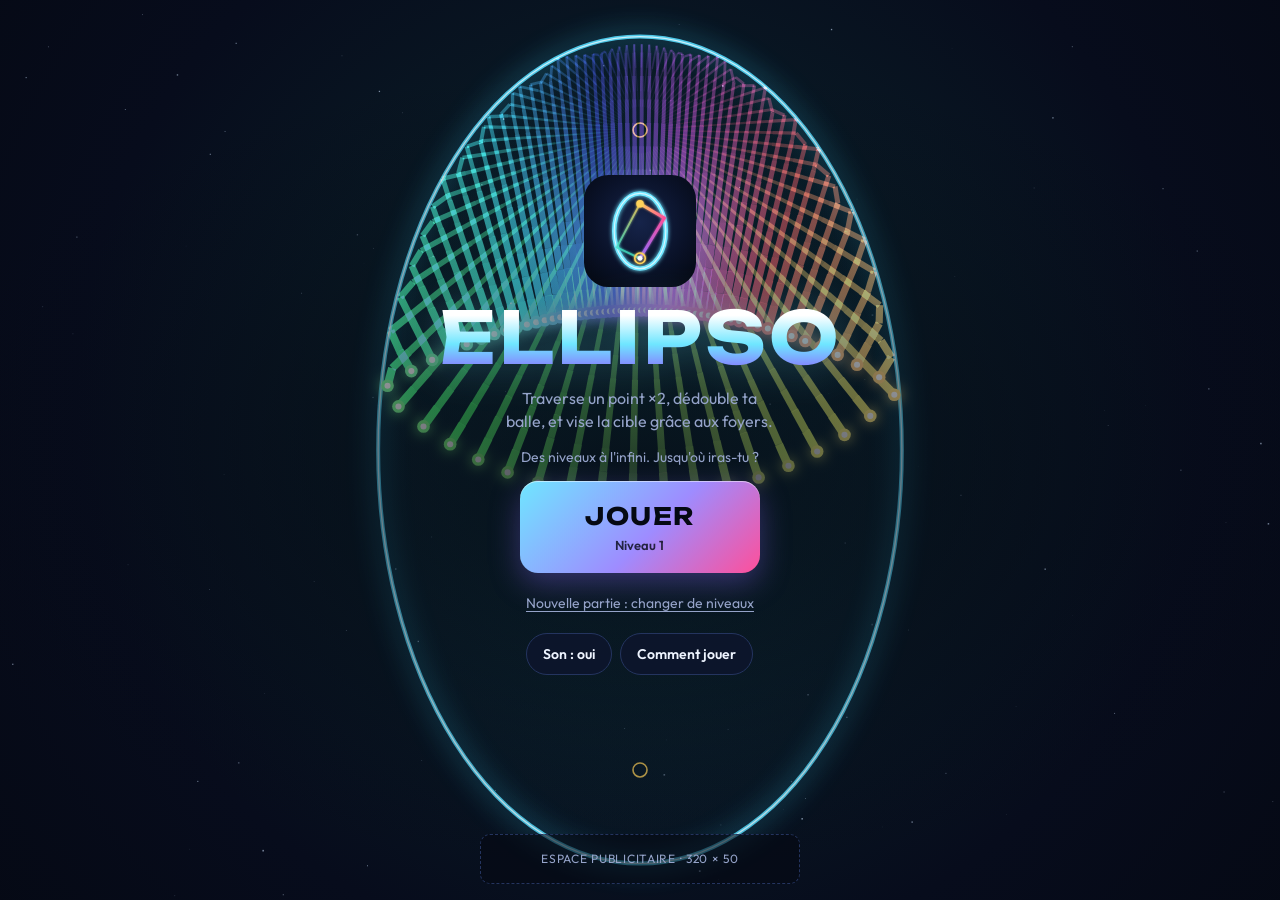
==== index.html @ 32a8a31f "Ellipso : jeu PWA de billard elliptique aux niveaux infinis Points x2 qui dédoublent la balle, chute" ====
<!doctype html>
<html lang="fr">
<head>
<meta charset="utf-8">
<meta name="viewport" content="width=device-width, initial-scale=1, maximum-scale=1, user-scalable=no, viewport-fit=cover">
<title>Ellipso</title>
<meta name="description" content="Ellipso : un jeu de billard elliptique aux niveaux infinis. Tout ce qui part d'un foyer arrive à l'autre.">
<meta name="theme-color" content="#050913">
<link rel="manifest" href="manifest.webmanifest">
<link rel="icon" href="icons/favicon.svg" type="image/svg+xml">
<link rel="icon" href="icons/icon-192.png" type="image/png" sizes="192x192">
<link rel="apple-touch-icon" href="icons/apple-touch-icon.png">
<meta name="mobile-web-app-capable" content="yes">
<meta name="apple-mobile-web-app-capable" content="yes">
<meta name="apple-mobile-web-app-title" content="Ellipso">
<meta name="apple-mobile-web-app-status-bar-style" content="black-translucent">
<meta property="og:title" content="Ellipso">
<meta property="og:description" content="Ellipso : un jeu de billard elliptique aux niveaux infinis. Tout ce qui part d'un foyer arrive à l'autre.">
<meta property="og:image" content="icons/icon-512.png">
<link rel="preconnect" href="https://fonts.googleapis.com"><link rel="preconnect" href="https://fonts.gstatic.com" crossorigin><link rel="stylesheet" href="https://fonts.googleapis.com/css2?family=Unbounded:wght@500;700&family=Outfit:wght@400;600;700&display=swap">
<script>
  /* ====== CONFIGURATION PUB (voir LISEZMOI.md) ====== */
  window.ELLIPSO_CONFIG = {
    adClient: "",      // ex. "ca-pub-1234567890123456" (laisser vide = mode démo)
    bannerSlot: "",    // ex. "1234567890" : bloc d'annonce display 320x50 pour le menu
    adTest: true       // true = pubs de test Google. Mettre false une fois validé.
  };
  window.adsbygoogle = window.adsbygoogle || [];
  window.adBreak = window.adConfig = function (o) { window.adsbygoogle.push(o); };
  (function (c) {
    if (!c.adClient) return;
    var s = document.createElement("script");
    s.async = true; s.crossOrigin = "anonymous";
    s.src = "https://pagead2.googlesyndication.com/pagead/js/adsbygoogle.js?client=" + c.adClient;
    s.setAttribute("data-ad-client", c.adClient);
    s.setAttribute("data-ad-frequency-hint", "45s");
    if (c.adTest) s.setAttribute("data-adbreak-test", "on");
    document.head.appendChild(s);
  })(window.ELLIPSO_CONFIG);
</script>
<style>
/* Layout: full-screen neon table (canvas) with floating glass HUD; menus are glass cards over a live "attract" animation. Single committed dark arcade look. */
:root {
  --ink: #050913;
  --deep: #0a1229;
  --glass: rgba(13, 21, 46, 0.78);
  --line: #24345f;
  --fg: #eef4ff;
  --muted: #95a3c9;
  --cyan: #6fe6ff;
  --gold: #ffd25a;
  --pink: #ff4f9a;
  --violet: #8b6bff;
  --mint: #3fe0c5;
  --red: #ff4766;
  --display: "Unbounded", "Arial Black", system-ui, sans-serif;
  --body: "Outfit", system-ui, -apple-system, "Segoe UI", sans-serif;
  color-scheme: dark;
}
*, *::before, *::after { box-sizing: border-box; }
[hidden] { display: none !important; }
html, body { height: 100%; margin: 0; background: var(--ink); color: var(--fg); overflow: hidden; overscroll-behavior: none; }
body { font-family: var(--body); font-size: 16px; line-height: 1.45; -webkit-tap-highlight-color: transparent; user-select: none; -webkit-user-select: none; }
#cv { position: fixed; inset: 0; width: 100%; height: 100%; display: block; touch-action: none; }
button { font: inherit; color: inherit; cursor: pointer; border: 0; background: none; }
button:focus-visible { outline: 2px solid var(--cyan); outline-offset: 3px; }

/* ---------- HUD ---------- */
#hud { position: fixed; inset: 0; pointer-events: none; }
.hud-top, .hud-bottom {
  position: absolute; left: 0; right: 0;
  padding-left: max(14px, env(safe-area-inset-left, 0px));
  padding-right: max(14px, env(safe-area-inset-right, 0px));
}
.hud-top { top: 0; padding-top: calc(env(safe-area-inset-top, 0px) + 12px); display: grid; grid-template-columns: 1fr auto 1fr; align-items: start; gap: 8px; }
.hud-bottom { bottom: 0; padding-bottom: calc(env(safe-area-inset-bottom, 0px) + 14px); display: grid; gap: 8px; justify-items: center; }
.lvl { display: grid; line-height: 1; gap: 4px; }
.lvl .lbl { font-size: 11px; letter-spacing: 0.18em; color: var(--muted); font-weight: 600; }
.lvl b { font-family: var(--display); font-size: 26px; font-weight: 700; font-variant-numeric: tabular-nums; }
.score { display: grid; justify-items: center; gap: 4px; }
.score b { font-family: var(--display); font-weight: 700; font-size: 28px; line-height: 1; font-variant-numeric: tabular-nums; text-shadow: 0 0 18px rgba(111, 230, 255, 0.45); }
.score b.bump { animation: bump 0.35s ease-out; }
@keyframes bump { 0% { transform: scale(1.35); color: var(--gold); } 100% { transform: scale(1); } }
.combo { font-family: var(--display); font-size: 12px; font-weight: 700; color: var(--ink); background: linear-gradient(90deg, var(--gold), var(--pink)); padding: 3px 9px; border-radius: 999px; }
.right { justify-self: end; display: flex; align-items: center; gap: 10px; }
.hearts { display: flex; gap: 3px; }
.hearts svg { width: 22px; height: 22px; }
.hearts .on path { fill: var(--pink); filter: drop-shadow(0 0 6px rgba(255, 79, 154, 0.8)); }
.hearts .off path { fill: none; stroke: var(--line); stroke-width: 2; }
.hearts .lost { animation: lose 0.5s ease-out; }
@keyframes lose { 0% { transform: scale(1.6) rotate(-12deg); } 100% { transform: scale(1); } }
.icon { pointer-events: auto; width: 40px; height: 40px; border-radius: 12px; background: var(--glass); border: 1px solid var(--line); display: grid; place-items: center; }
.icon svg { width: 18px; height: 18px; fill: var(--fg); }
.chips { display: flex; flex-wrap: wrap; justify-content: center; gap: 6px; }
.chip { font-size: 12.5px; font-weight: 600; padding: 4px 10px; border-radius: 999px; background: var(--glass); border: 1px solid var(--line); color: var(--fg); }
.chip.hot { color: var(--pink); border-color: rgba(255, 79, 154, 0.45); }
.chip.gold { color: var(--ink); background: var(--gold); border-color: var(--gold); }
.actions { display: flex; gap: 8px; pointer-events: auto; }
.help { margin: 0; font-size: 13.5px; color: var(--muted); text-align: center; }

/* ---------- buttons ---------- */
.cta {
  pointer-events: auto; font-family: var(--display); font-weight: 700; letter-spacing: 0.06em; color: var(--ink);
  background: linear-gradient(135deg, var(--cyan), #9e8cff 55%, var(--pink)); border-radius: 18px; padding: 14px 26px;
  box-shadow: 0 10px 30px rgba(139, 107, 255, 0.35), inset 0 1px 0 rgba(255, 255, 255, 0.5);
  transition: transform 0.12s ease;
}
.cta:active { transform: scale(0.96); }
.cta.big { font-size: 24px; padding: 18px 40px; display: grid; gap: 2px; min-width: 240px; animation: breathe 2.4s ease-in-out infinite; }
.cta small { font-family: var(--body); font-size: 13px; font-weight: 600; letter-spacing: 0; opacity: 0.8; }
@keyframes breathe { 50% { box-shadow: 0 10px 44px rgba(111, 230, 255, 0.55), inset 0 1px 0 rgba(255, 255, 255, 0.5); } }
.pill { pointer-events: auto; font-size: 14px; font-weight: 600; padding: 10px 16px; border-radius: 999px; background: var(--glass); border: 1px solid var(--line); }
.pill:hover { border-color: var(--cyan); }
.pill.gold { border-color: rgba(255, 210, 90, 0.6); color: var(--gold); }
.link { font-size: 14px; color: var(--muted); text-decoration: underline; text-underline-offset: 3px; padding: 6px; }
.secondary { font-weight: 700; padding: 13px 20px; border-radius: 16px; background: var(--glass); border: 1px solid var(--line); }

/* ---------- screens ---------- */
.screen {
  position: fixed; inset: 0; display: grid; place-items: center; overflow-y: auto;
  padding-top: calc(env(safe-area-inset-top, 0px) + 16px); padding-bottom: calc(env(safe-area-inset-bottom, 0px) + 16px);
  padding-left: max(16px, env(safe-area-inset-left, 0px)); padding-right: max(16px, env(safe-area-inset-right, 0px));
}
.modal { background: rgba(5, 9, 19, 0.62); backdrop-filter: blur(6px); -webkit-backdrop-filter: blur(6px); z-index: 5; }
#menu { grid-template-rows: 1fr auto; background: radial-gradient(ellipse 60% 45% at 50% 52%, rgba(5, 9, 19, 0.78), rgba(5, 9, 19, 0.2) 70%, transparent); }
.menu-inner { display: grid; justify-items: center; gap: 14px; text-align: center; align-self: center; }
.logo { width: 112px; height: 112px; filter: drop-shadow(0 12px 30px rgba(111, 230, 255, 0.3)); animation: float 4s ease-in-out infinite; }
@keyframes float { 50% { transform: translateY(-6px); } }
.word { font-family: var(--display); font-weight: 700; font-size: clamp(40px, 13vw, 72px); letter-spacing: 0.04em; margin: 0; line-height: 1;
  background: linear-gradient(180deg, #ffffff 20%, var(--cyan) 60%, var(--violet)); -webkit-background-clip: text; background-clip: text; color: transparent;
  filter: drop-shadow(0 0 22px rgba(111, 230, 255, 0.35)); }
.tag { margin: 0; color: var(--muted); font-size: 16px; max-width: 30ch; text-wrap: balance; }
.best { font-size: 14px; color: var(--muted); font-variant-numeric: tabular-nums; min-height: 1.4em; }
.best b { color: var(--gold); font-weight: 600; }
.row { display: flex; flex-wrap: wrap; gap: 8px; justify-content: center; }
.card {
  width: min(100%, 380px); background: var(--glass); border: 1px solid var(--line); border-radius: 26px; padding: 26px 22px;
  display: grid; gap: 14px; text-align: center; box-shadow: 0 30px 80px rgba(0, 0, 0, 0.6), inset 0 1px 0 rgba(255, 255, 255, 0.06);
  animation: pop 0.35s cubic-bezier(0.2, 1.4, 0.4, 1);
}
@keyframes pop { from { transform: scale(0.85); opacity: 0; } }
.card h2 { font-family: var(--display); font-size: 24px; margin: 0; line-height: 1.15; text-wrap: balance; }
.card p { margin: 0; color: var(--muted); }
.eyebrow { font-size: 12px; font-weight: 700; letter-spacing: 0.2em; color: var(--gold); }
.stats { display: grid; grid-template-columns: repeat(3, 1fr); gap: 8px; }
.stat { background: rgba(255, 255, 255, 0.03); border: 1px solid var(--line); border-radius: 16px; padding: 10px 6px; display: grid; gap: 2px; }
.stat span { font-size: 11px; letter-spacing: 0.14em; color: var(--muted); font-weight: 600; }
.stat b { font-family: var(--display); font-size: 20px; font-variant-numeric: tabular-nums; }
.record { justify-self: center; font-family: var(--display); font-size: 13px; color: var(--ink); background: var(--gold); padding: 5px 12px; border-radius: 999px; animation: bump 0.6s ease-out; }
.stack { display: grid; gap: 10px; }
.rules { text-align: left; display: grid; gap: 12px; margin: 0; padding: 0; list-style: none; counter-reset: r; }
.rules li { display: grid; grid-template-columns: 30px 1fr; gap: 10px; align-items: start; color: var(--fg); }
.rules li::before { counter-increment: r; content: counter(r); font-family: var(--display); font-size: 13px; width: 30px; height: 30px; border-radius: 50%; display: grid; place-items: center; background: rgba(111, 230, 255, 0.12); color: var(--cyan); }
.rules small { display: block; color: var(--muted); font-size: 14px; }
.ad-label { font-size: 11px; letter-spacing: 0.2em; font-weight: 700; color: var(--muted); border: 1px solid var(--line); border-radius: 6px; padding: 2px 8px; justify-self: center; }
.ad-box { aspect-ratio: 16 / 10; max-width: 100%; border-radius: 16px; border: 1px dashed var(--line); display: grid; place-items: center; padding: 16px; color: var(--muted); font-size: 14px;
  background: repeating-linear-gradient(45deg, rgba(255, 255, 255, 0.02) 0 12px, transparent 12px 24px); }
.bar { height: 6px; border-radius: 999px; background: rgba(255, 255, 255, 0.08); overflow: hidden; }
.bar i { display: block; height: 100%; width: 0; background: linear-gradient(90deg, var(--cyan), var(--pink)); }
.banner { justify-self: center; width: min(100%, 320px); min-height: 50px; display: grid; place-items: center; }
.banner .demo { width: 320px; max-width: 100%; height: 50px; border: 1px dashed var(--line); border-radius: 10px; display: grid; place-items: center; font-size: 12px; color: var(--muted); letter-spacing: 0.06em; background: rgba(5, 9, 19, 0.6); }
.toast { position: fixed; left: 50%; bottom: calc(env(safe-area-inset-bottom, 0px) + 90px); transform: translateX(-50%); background: var(--glass); border: 1px solid var(--line); padding: 10px 16px; border-radius: 999px; font-weight: 600; z-index: 9; }
@media (prefers-reduced-motion: reduce) { .cta.big, .logo, .card, .score b.bump { animation: none; } }
.screen > .stack { width: min(100%, 380px); }
.screen > .stack .card { width: 100%; }
.stack { grid-template-columns: minmax(0, 1fr); }
.card { min-width: 0; }
#bContinue { display: grid; gap: 2px; }
/* v2: points counter, target counter, precise aiming row */
.lbl-pts { font-size: 10px; letter-spacing: 0.2em; color: var(--muted); font-weight: 600; }
.need { display: flex; align-items: center; gap: 6px; padding: 6px 10px; border-radius: 12px; background: var(--glass); border: 1px solid var(--line); }
.need svg { width: 18px; height: 18px; fill: none; stroke: var(--gold); stroke-width: 2; }
.need b { font-family: var(--display); font-size: 15px; font-variant-numeric: tabular-nums; }
.need.ok { border-color: var(--gold); box-shadow: 0 0 16px rgba(255, 210, 90, 0.4); }
.aimrow { display: flex; align-items: center; gap: 12px; pointer-events: auto; }
.icon.fine { width: 48px; height: 48px; border-radius: 14px; }
.icon.fine svg { fill: none; stroke: var(--fg); stroke-width: 2.6; stroke-linecap: round; stroke-linejoin: round; width: 22px; height: 22px; }
.cta.fire { padding: 13px 30px; font-size: 16px; }
.help.good { color: var(--mint); }
.help.bad { color: var(--red); }
.secondary:disabled { opacity: 0.4; cursor: default; }

</style>
</head>
<body>
<canvas id="cv" aria-label="Table de jeu Ellipso"></canvas>

<div id="hud" hidden>
  <div class="hud-top">
    <div class="lvl"><span class="lbl">NIVEAU</span><b id="hLvl">1</b></div>
    <div class="score"><b id="hScore">0</b><span class="lbl-pts">POINTS</span><span id="hCombo" class="combo" hidden></span></div>
    <div class="right">
      <div id="hNeed" class="need" aria-label="Balles dans la cible"><svg viewBox="0 0 24 24"><circle cx="12" cy="12" r="9"/><circle cx="12" cy="12" r="4"/></svg><b id="hNeedTxt">0/2</b></div>
      <button id="bPause" class="icon" aria-label="Pause"><svg viewBox="0 0 24 24"><rect x="6" y="5" width="4" height="14" rx="1.5"/><rect x="14" y="5" width="4" height="14" rx="1.5"/></svg></button>
    </div>
  </div>
  <div class="hud-bottom">
    <div id="hChips" class="chips"></div>
    <div class="actions">
      <button id="bHint" class="pill gold" hidden>Voir les foyers · pub</button>
      <button id="bSalvo" class="cta" hidden>LANCER LA SALVE</button>
    </div>
    <div class="aimrow" id="aimRow" hidden>
      <button id="bLeft" class="icon fine" aria-label="Tourner à gauche"><svg viewBox="0 0 24 24"><path d="M15 5l-7 7 7 7"/></svg></button>
      <button id="bFire" class="cta fire">TIRER</button>
      <button id="bRight" class="icon fine" aria-label="Tourner à droite"><svg viewBox="0 0 24 24"><path d="M9 5l7 7-7 7"/></svg></button>
    </div>
    <p id="hHelp" class="help">Glisse pour viser · relâche pour tirer</p>
  </div>
</div>

<section id="menu" class="screen">
  <div class="menu-inner">
    <svg class="logo" viewBox="0 0 512 512" aria-hidden="true">
  <defs>
    <radialGradient id="bg" cx="50%" cy="42%" r="70%">
      <stop offset="0" stop-color="#16244a"/>
      <stop offset="0.6" stop-color="#0a1229"/>
      <stop offset="1" stop-color="#050913"/>
    </radialGradient>
    <linearGradient id="rayA" x1="256" y1="131" x2="367" y2="197" gradientUnits="userSpaceOnUse">
      <stop offset="0" stop-color="#ffd25a"/>
      <stop offset="1" stop-color="#ff4f9a"/>
    </linearGradient>
    <linearGradient id="rayB" x1="367" y1="197" x2="256" y2="381" gradientUnits="userSpaceOnUse">
      <stop offset="0" stop-color="#ff4f9a"/>
      <stop offset="1" stop-color="#8b6bff"/>
    </linearGradient>
    <linearGradient id="rayC" x1="256" y1="131" x2="150" y2="331" gradientUnits="userSpaceOnUse">
      <stop offset="0" stop-color="#ffd25a"/>
      <stop offset="1" stop-color="#3fe0c5"/>
    </linearGradient>
    <filter id="glow" x="-30%" y="-30%" width="160%" height="160%">
      <feGaussianBlur stdDeviation="9" result="b"/>
      <feMerge><feMergeNode in="b"/><feMergeNode in="SourceGraphic"/></feMerge>
    </filter>
    <filter id="soft" x="-50%" y="-50%" width="200%" height="200%">
      <feGaussianBlur stdDeviation="5" result="b"/>
      <feMerge><feMergeNode in="b"/><feMergeNode in="SourceGraphic"/></feMerge>
    </filter>
  </defs>
  <rect id="plate" width="512" height="512" rx="112" fill="url(#bg)"/>
  <g id="mark">
    <ellipse cx="256" cy="256" rx="118" ry="172" fill="none" stroke="#6fe6ff" stroke-width="20" filter="url(#glow)"/>
    <ellipse cx="256" cy="256" rx="118" ry="172" fill="none" stroke="#e9fbff" stroke-width="5" opacity="0.85"/>
    <g fill="none" stroke-linecap="round" stroke-linejoin="round" filter="url(#soft)">
      <path d="M256 131 L149.8 330.8 L256 381" stroke="url(#rayC)" stroke-width="9" opacity="0.75"/>
      <path d="M256 131 L366.9 197" stroke="url(#rayA)" stroke-width="13"/>
      <path d="M366.9 197 L256 381" stroke="url(#rayB)" stroke-width="13"/>
    </g>
    <circle cx="256" cy="131" r="17" fill="#ffd25a" filter="url(#soft)"/>
    <circle cx="256" cy="381" r="24" fill="none" stroke="#ffd25a" stroke-width="7" filter="url(#soft)"/>
    <circle cx="256" cy="381" r="11" fill="#ffffff" filter="url(#soft)"/>
  </g>
</svg>

    <h1 class="word">ELLIPSO</h1>
    <p class="tag">Traverse un point ×2, dédouble ta balle, et vise la cible grâce aux foyers.</p>
    <div class="best" id="mBest"></div>
    <button id="bPlay" class="cta big">JOUER<small id="bPlaySub">Niveau 1</small></button>
    <button id="bRestart1" class="link" hidden>Recommencer au niveau 1</button>
    <div class="row">
      <button id="bSound" class="pill">Son : oui</button>
      <button id="bHow" class="pill">Comment jouer</button>
      <button id="bInstall" class="pill gold" hidden>Installer le jeu</button>
    </div>
  </div>
  <div class="banner" data-banner></div>
</section>

<section id="how" class="screen modal" hidden>
  <div class="card">
    <div class="eyebrow">COMMENT JOUER</div>
    <h2>Les règles</h2>
    <ol class="rules">
      <li><span>Glisse pour viser, relâche pour tirer.<small>Les flèches règlent l'angle au dixième de degré. La ligne devient verte quand le tir est correct.</small></span></li>
      <li><span>Ta balle doit d'abord traverser un point ×2 : elle se divise en deux.<small>Si elle touche la clôture avant, elle tombe et le niveau recommence.</small></span></li>
      <li><span>Chaque balle touche la clôture 3 fois au maximum.<small>Certains niveaux en autorisent moins.</small></span></li>
      <li><span>Ce qui part d'un foyer arrive à l'autre.<small>Un point ×2 posé sur un foyer envoie ses deux balles vers la cible.</small></span></li>
      <li><span>Mets assez de balles dans la cible pour passer.<small>Raté ? Le niveau recommence. Tu peux le passer avec une pub ou avec tes points.</small></span></li>
    </ol>
    <button id="bHowOk" class="cta">COMPRIS</button>
  </div>
</section>

<section id="pause" class="screen modal" hidden>
  <div class="card">
    <div class="eyebrow">PAUSE</div>
    <h2 id="pTitle">Niveau 1</h2>
    <p id="pCode"></p>
    <div class="stack">
      <button id="bResume" class="cta">REPRENDRE</button>
      <button id="bPauseSound" class="secondary">Son : oui</button>
      <button id="bShare" class="secondary">Partager ma progression</button>
      <button id="bQuit" class="secondary">Quitter vers le menu</button>
    </div>
  </div>
</section>

<section id="news" class="screen modal" hidden>
  <div class="card">
    <div class="eyebrow">NOUVEAU</div>
    <h2 id="nTitle"></h2>
    <p id="nText"></p>
    <button id="bNewsOk" class="cta">C'EST PARTI</button>
  </div>
</section>

<section id="fail" class="screen modal" hidden>
  <div class="stack">
    <div class="card">
      <div class="eyebrow" id="fEyebrow">NIVEAU 1 · ESSAI 1</div>
      <h2 id="fTitle">Raté !</h2>
      <p id="fText"></p>
      <div class="stack">
        <button id="bRetry" class="cta">RÉESSAYER</button>
        <button id="bSkipAd" class="secondary">Passer le niveau · regarder une pub</button>
        <button id="bSkipPts" class="secondary">Passer le niveau · 200 points</button>
      </div>
    </div>
    <div class="banner" data-banner></div>
  </div>
</section>

<section id="ad" class="screen modal" hidden>
  <div class="card">
    <div class="ad-label">PUBLICITÉ</div>
    <div class="ad-box" id="adBox">Démo : une vraie publicité s'affichera ici quand ton compte AdSense sera configuré.</div>
    <div class="bar"><i id="adBar"></i></div>
    <button id="bAdClose" class="cta" disabled>Patiente… <span id="adSec">3</span></button>
  </div>
</section>

<div id="toast" class="toast" role="status" hidden></div>

<script>
// ===== Ellipso engine: physics, x2 orbs, procedural levels =====
var ENGINE = (function () {
  "use strict";
  const TAU = Math.PI * 2;
  const SPEED = 340, DT = 1 / 240, BALL_R = 4, WALL_W = 7, MAX_AGE = 10, MAX_BALLS = 32;

  function mulberry32(a) {
    return function () {
      a |= 0; a = (a + 0x6d2b79f5) | 0;
      let t = Math.imul(a ^ (a >>> 15), 1 | a);
      t = (t + Math.imul(t ^ (t >>> 7), 61 | t)) ^ t;
      return ((t ^ (t >>> 14)) >>> 0) / 4294967296;
    };
  }
  function foci(rx, ry) { const c = Math.sqrt(Math.max(0, ry * ry - rx * rx)); return [{ x: 0, y: -c }, { x: 0, y: c }]; }
  function wallsAt(L, t) {
    return L.walls.map((w) => {
      if (w.rot) {
        const r = w.rot, a = r.a0 + r.speed * t, h = r.len / 2, ca = Math.cos(a) * h, sa = Math.sin(a) * h;
        return { x1: r.cx - ca, y1: r.cy - sa, x2: r.cx + ca, y2: r.cy + sa, rot: r };
      }
      if (w.slide) {
        const s = w.slide, o = Math.sin(t * s.speed + s.ph) * s.amp;
        return { x1: w.x1 + s.dx * o, y1: w.y1 + s.dy * o, x2: w.x2 + s.dx * o, y2: w.y2 + s.dy * o, slide: s };
      }
      return w;
    });
  }
  function moving(L) { return L.walls.some((w) => w.rot || w.slide); }
  function ptSeg(px, py, ax, ay, bx, by) {
    const dx = bx - ax, dy = by - ay, l = dx * dx + dy * dy;
    let t = l ? ((px - ax) * dx + (py - ay) * dy) / l : 0;
    t = t < 0 ? 0 : t > 1 ? 1 : t;
    const qx = ax + t * dx - px, qy = ay + t * dy - py;
    return Math.sqrt(qx * qx + qy * qy);
  }
  function segSeg(ax, ay, bx, by, cx, cy, dx, dy) {
    const d1x = bx - ax, d1y = by - ay, d2x = dx - cx, d2y = dy - cy;
    const den = d1x * d2y - d1y * d2x;
    if (den !== 0) {
      const s = ((cx - ax) * d2y - (cy - ay) * d2x) / den, u = ((cx - ax) * d1y - (cy - ay) * d1x) / den;
      if (s >= 0 && s <= 1 && u >= 0 && u <= 1) return 0;
    }
    return Math.min(ptSeg(ax, ay, cx, cy, dx, dy), ptSeg(bx, by, cx, cy, dx, dy), ptSeg(cx, cy, ax, ay, bx, by), ptSeg(dx, dy, ax, ay, bx, by));
  }
  function rayEllipse(px, py, ux, uy, rx, ry) {
    const A = (ux * ux) / (rx * rx) + (uy * uy) / (ry * ry), B = 2 * ((px * ux) / (rx * rx) + (py * uy) / (ry * ry)), C = (px * px) / (rx * rx) + (py * py) / (ry * ry) - 1;
    return (-B + Math.sqrt(Math.max(0, B * B - 4 * A * C))) / (2 * A);
  }
  function raySeg(px, py, ux, uy, w) {
    const ex = w.x2 - w.x1, ey = w.y2 - w.y1, dx = w.x1 - px, dy = w.y1 - py;
    const det = -ux * ey + ex * uy;
    if (Math.abs(det) < 1e-9) return Infinity;
    const t = (-dx * ey + ex * dy) / det, s = (ux * dy - uy * dx) / det;
    return t > 0 && s >= -0.03 && s <= 1.03 ? t : Infinity;
  }
  function rayCircle(px, py, ux, uy, cx, cy, r) {
    const fx = px - cx, fy = py - cy, b = fx * ux + fy * uy, c = fx * fx + fy * fy - r * r, disc = b * b - c;
    if (disc < 0) return Infinity;
    const t = -b - Math.sqrt(disc);
    return t > 0 ? t : Infinity;
  }
  function inside(L, x, y, k) { return (x * x) / (L.rx * L.rx) + (y * y) / (L.ry * L.ry) < (k || 1); }

  function makeBall(x, y, ang) {
    return { x, y, vx: Math.cos(ang) * SPEED, vy: Math.sin(ang) * SPEED, bounces: 0, used: 0, state: "live", age: 0, path: [{ x, y }], why: "", gen: 0 };
  }
  function newSim(L, ang, t0, balls) {
    return { L, t: t0 || 0, balls: balls || [makeBall(L.start.x, L.start.y, ang)], hits: 0, fail: null, splits: 0, done: false };
  }
  function split(S, b, i, born, ev) {
    const L = S.L, o = L.orbs[i], a = Math.atan2(b.vy, b.vx);
    b.state = "split"; b.x = o.x; b.y = o.y; b.path.push({ x: o.x, y: o.y });
    for (const s of [-1, 1]) {
      const c = makeBall(o.x, o.y, a + s * L.spread);
      c.used = b.used | (1 << i); c.bounces = b.bounces; c.age = b.age; c.gen = b.gen + 1; c.hue = b.hue;
      born.push(c);
    }
    S.splits++;
    if (ev) ev("split", b, o.x, o.y, o);
  }
  function stepBall(S, b, walls, dt, ev, born) {
    const L = S.L, rx2 = L.rx * L.rx, ry2 = L.ry * L.ry, px = b.x, py = b.y;
    const dx = b.vx * dt, dy = b.vy * dt;
    let ex = px + dx, ey = py + dy, hit = false, tt = 1;
    if ((ex * ex) / rx2 + (ey * ey) / ry2 >= 1) {
      const A = (dx * dx) / rx2 + (dy * dy) / ry2, B = 2 * ((px * dx) / rx2 + (py * dy) / ry2), C = (px * px) / rx2 + (py * py) / ry2 - 1;
      tt = (-B + Math.sqrt(Math.max(0, B * B - 4 * A * C))) / (2 * A);
      tt = Math.max(0, Math.min(1, tt));
      ex = px + dx * tt; ey = py + dy * tt; hit = true;
    }
    if (L.orbs) for (let i = 0; i < L.orbs.length; i++) {
      if (b.used & (1 << i)) continue;
      const o = L.orbs[i];
      if (ptSeg(o.x, o.y, px, py, ex, ey) < o.r + BALL_R && S.balls.length + born.length < MAX_BALLS) { split(S, b, i, born, ev); return; }
    }
    if (ev && L.gems) for (const g of L.gems) if (!g.taken && ptSeg(g.x, g.y, px, py, ex, ey) < g.r + BALL_R) ev("gem", b, g.x, g.y, g);
    if (ptSeg(L.target.x, L.target.y, px, py, ex, ey) < L.tr) {
      b.state = "hit"; b.x = L.target.x; b.y = L.target.y; b.path.push({ x: b.x, y: b.y }); S.hits++;
      if (ev) ev("hit", b, b.x, b.y); return;
    }
    if (L.holes) for (const h of L.holes) {
      if (ptSeg(h.x, h.y, px, py, ex, ey) < h.r) { b.state = "dead"; b.why = "hole"; b.x = h.x; b.y = h.y; b.path.push({ x: h.x, y: h.y }); if (ev) ev("hole", b, h.x, h.y); return; }
    }
    for (const w of walls) {
      if (segSeg(px, py, ex, ey, w.x1, w.y1, w.x2, w.y2) < WALL_W / 2 + BALL_R) {
        b.state = "dead"; b.why = "wall"; b.x = ex; b.y = ey; b.path.push({ x: ex, y: ey });
        if (ev) ev("wall", b, ex, ey); return;
      }
    }
    if (hit) {
      b.path.push({ x: ex, y: ey });
      if (!b.used && !L.noFall) { // touched the fence before any x2 point: the ball falls
        b.state = "fall"; b.why = "fall"; b.x = ex; b.y = ey; S.fail = "fall";
        if (ev) ev("fall", b, ex, ey); return;
      }
      b.bounces++;
      if (b.bounces > L.maxB) { b.state = "dead"; b.why = "bounces"; b.x = ex; b.y = ey; if (ev) ev("over", b, ex, ey); return; }
      let nx = ex / rx2, ny = ey / ry2; const nl = Math.hypot(nx, ny); nx /= nl; ny /= nl;
      const dot = b.vx * nx + b.vy * ny;
      b.vx -= 2 * dot * nx; b.vy -= 2 * dot * ny;
      const rem = 1 - tt;
      b.x = ex * 0.9995 + b.vx * dt * rem; b.y = ey * 0.9995 + b.vy * dt * rem;
      if (ev) ev("bounce", b, ex, ey);
    } else { b.x = ex; b.y = ey; }
    b.age += dt;
    if (b.age > MAX_AGE) { b.state = "dead"; b.why = "lost"; b.path.push({ x: b.x, y: b.y }); if (ev) ev("lost", b, b.x, b.y); }
  }
  function stepSim(S, dt, ev) {
    if (S.done) return;
    const walls = wallsAt(S.L, S.t); S.t += dt;
    const born = [];
    for (const b of S.balls) { if (b.state === "live") stepBall(S, b, walls, dt, ev, born); if (S.fail) break; }
    for (const c of born) S.balls.push(c);
    if (S.fail || S.balls.every((b) => b.state !== "live")) S.done = true;
  }
  function simulate(L, ang, t0, dt) {
    const S = newSim(L, ang, t0);
    dt = dt || DT;
    while (!S.done) stepSim(S, dt, null);
    return S;
  }

  // ---- solver ----
  // first thing a straight shot meets: only shots that reach an x2 point first can win
  function firstIsOrb(L, a, t0) {
    const ux = Math.cos(a), uy = Math.sin(a), sx = L.start.x, sy = L.start.y;
    let tO = Infinity;
    for (const o of L.orbs) tO = Math.min(tO, rayCircle(sx, sy, ux, uy, o.x, o.y, o.r + BALL_R));
    if (tO === Infinity) return false;
    if (rayEllipse(sx, sy, ux, uy, L.rx, L.ry) < tO) return false;
    if (rayCircle(sx, sy, ux, uy, L.target.x, L.target.y, L.tr) < tO) return false;
    for (const h of L.holes || []) if (rayCircle(sx, sy, ux, uy, h.x, h.y, h.r) < tO) return false;
    for (const w of wallsAt(L, t0)) if (raySeg(sx, sy, ux, uy, w) < tO) return false;
    return true;
  }
  function solve(L, N, dt) {
    N = N || 720; dt = dt || 1 / 75;
    const times = moving(L) ? [0, 1.1, 2.3] : [0];
    let ok = 0, thr = 0; const good = [];
    for (const t0 of times) for (let k = 0; k < N; k++) {
      const a = ((k + 0.5) / N) * TAU;
      if (!firstIsOrb(L, a, t0)) continue;
      const S = simulate(L, a, t0, dt);
      if (S.fail === "fall" && S.splits === 0) continue;
      thr++;
      if (!S.fail && S.hits >= L.need) { ok++; if (t0 === 0) good.push(a); }
    }
    // okPer = winning directions per 360 deg, per start time (in half-degree units when N=720)
    return { f: thr ? ok / thr : 0, okPer: ok / times.length, ok, thr, good, N };
  }

  // ---- level generation ----
  // tutorial level: always the same lesson, but its layout varies with the game's seed
  function fixedLevelOne(seed) {
    const r = mulberry32(mixSeed(seed, 1) + 777);
    const rx = 185 + Math.round(r() * 30), ry = 300, F = foci(rx, ry);
    let best = null;
    for (let at = 0; at < 12; at++) {
      const sx = -(90 + r() * 50), sy = 20 + r() * 90, ox = 70 + r() * 60, oy = -60 + r() * 140;
      const L = { n: 1, type: "tir", rx, ry, start: { x: sx, y: sy }, target: F[1], targetIdx: 1, maxB: 3, need: 2, spread: 0.14, tr: 18,
        orbs: [{ x: F[0].x, y: F[0].y, r: 15, focus: true }, { x: ox, y: oy, r: 15 }], hidden: false,
        walls: [], holes: [], gems: [], features: ["orb", "focus"] };
      const sol = solve(L); L.f = sol.f; L.okPer = sol.okPer;
      if (sol.ok > 0 && (!best || Math.abs(L.f - 0.45) < Math.abs(best.f - 0.45))) best = L;
      if (L.f > 0.3 && L.f < 0.65) break;
    }
    return best;
  }
  function mixSeed(seed, n) { return ((seed >>> 0) ^ Math.imul(n, 2654435761)) >>> 0; }
  // mirror a level left/right and/or top/bottom: the ellipse is symmetric, so solvability is unchanged
  function mirror(L, fx, fy) {
    if (!fx && !fy) return L;
    const sx = fx ? -1 : 1, sy = fy ? -1 : 1;
    const P = (p) => { if (p) { p.x *= sx; p.y *= sy; } };
    [L.start, L.target, L.other].forEach(P);
    (L.orbs || []).forEach(P); (L.gems || []).forEach(P); (L.holes || []).forEach(P);
    for (const w of L.walls) {
      if (w.rot) {
        w.rot.cx *= sx; w.rot.cy *= sy;
        if (fx) w.rot.a0 = Math.PI - w.rot.a0;
        if (fy) w.rot.a0 = -w.rot.a0;
        if (fx !== fy) w.rot.speed = -w.rot.speed;
      } else {
        w.x1 *= sx; w.x2 *= sx; w.y1 *= sy; w.y2 *= sy;
        if (w.slide) { w.slide.dx *= sx; w.slide.dy *= sy; }
      }
    }
    if (fy) L.targetIdx = 1 - L.targetIdx;
    return L;
  }
  function genLevel(n, seed) {
    seed = seed >>> 0;
    const r = mulberry32(mixSeed(seed, n) + 4242);
    const L = n === 1 ? fixedLevelOne(seed) : genRaw(n, seed);
    mirror(L, r() < 0.5, n !== 1 && r() < 0.5);
    L.seed = seed;
    return L;
  }
  function randomInside(r, L, k, ok) {
    for (let i = 0; i < 300; i++) {
      const a = r() * TAU, s = Math.sqrt(r()) * k, x = Math.cos(a) * L.rx * s, y = Math.sin(a) * L.ry * s;
      if (ok(x, y)) return { x, y };
    }
    return null;
  }
  function genBonus(n, seed) {
    const r = mulberry32(mixSeed(seed, n) + 99);
    const rx = Math.round(150 + r() * 70), ry = 300, F = foci(rx, ry), ti = r() < 0.5 ? 1 : 0;
    const L = { n, type: "salve", rx, ry, target: F[ti], targetIdx: ti, other: F[1 - ti], maxB: 1, tr: 22, noFall: true,
      hidden: n >= 15, walls: [], holes: [], orbs: [], gems: [], balls: 64, need: 0, spread: 0, features: ["bonus"] };
    if (n >= 20) { const y = (r() < 0.5 ? -1 : 1) * 40; L.walls.push({ x1: -25, y1: y, x2: 25, y2: y }); }
    L.start = { x: 0, y: -Math.sign(L.target.y) * ry * 0.2 };
    if (L.hidden) L.features.push("hidden");
    return L;
  }
  function band(n) {
    const d = n - 1;
    return { hi: Math.max(0.22, 0.98 * Math.pow(0.955, d)), lo: Math.max(0.05, 0.5 * Math.pow(0.93, d)), minOk: n < 10 ? 6 : n < 25 ? 4 : n < 50 ? 3 : 2 };
  }
  function genRaw(n, seed) {
    if (n % 5 === 0) return genBonus(n, seed);
    const d = n - 1, B = band(n), T0 = Date.now();
    let best = null, bestScore = Infinity;
    for (let at = 0; at < 90; at++) {
      if (best && Date.now() - T0 > 450) break;
      const r = mulberry32(mixSeed(seed, n) + at * 104729 + 13);
      const rx = Math.round(150 + r() * 75), ry = 300, F = foci(rx, ry);
      const ti = r() < 0.5 ? 1 : 0, target = F[ti], other = F[1 - ti];
      const L = { n, type: "tir", rx, ry, target, targetIdx: ti, tr: Math.max(11, 18 - d * 0.1), walls: [], holes: [], orbs: [], gems: [], features: [] };
      // rules
      L.maxB = n < 6 ? 3 : n < 14 ? (r() < 0.7 ? 3 : 2) : r() < 0.4 ? 3 : r() < 0.7 ? 2 : 1;
      L.need = n < 6 ? 2 : n < 14 ? (r() < 0.35 ? 3 : 2) : r() < 0.3 ? 4 : r() < 0.55 ? 3 : 2;
      L.spread = 0.12 + Math.min(0.16, d * 0.005) + r() * 0.05;
      L.hidden = n >= 9 && r() < Math.min(0.6, 0.25 + (n - 9) * 0.03);
      const nRot = n >= 7 && r() < Math.min(0.45, 0.2 + (n - 7) * 0.02) ? (n > 30 && r() < 0.3 ? 2 : 1) : 0;
      const nSlide = n >= 11 && r() < Math.min(0.5, 0.25 + (n - 11) * 0.02) ? (n > 35 && r() < 0.3 ? 2 : 1) : 0;
      const nHole = n >= 16 && r() < Math.min(0.6, 0.25 + (n - 16) * 0.02) ? (n > 30 && r() < 0.4 ? 2 : 1) : 0;
      L.timer = n >= 21 && r() < Math.min(0.5, 0.2 + (n - 21) * 0.02) ? Math.max(4, Math.round(10 - (n - 21) * 0.08)) : 0;
      const hard = (L.hidden ? 1 : 0) + (nRot ? 1 : 0) + (nSlide ? 1 : 0) + (nHole ? 1 : 0) + (L.timer ? 1 : 0) + (L.maxB === 1 ? 1 : 0) + (L.need >= 3 ? 1 : 0);
      if (hard > 1 + Math.floor(n / 7)) continue;
      // start + orbs
      const far = (p, q, m) => Math.hypot(p.x - q.x, p.y - q.y) > m;
      const start = randomInside(r, L, 0.78, (x, y) => far({ x, y }, target, 160) && far({ x, y }, other, 50));
      if (!start) continue;
      L.start = start;
      const orbR = Math.max(8, 14 - d * 0.1);
      const pFocus = n <= 4 ? 1 : Math.max(0.2, 1 - (n - 4) * 0.035);
      let o1 = r() < pFocus ? { x: other.x, y: other.y, r: orbR, focus: true }
        : (() => { const p = randomInside(r, L, 0.75, (x, y) => far({ x, y }, start, 70) && far({ x, y }, target, 80)); return p && { x: p.x, y: p.y, r: orbR }; })();
      if (!o1) continue;
      let p2 = null;
      if (L.need >= 3) { // place the 2nd x2 point on the route of a duplicated ball so 3+ balls are reachable
        const a0 = Math.atan2(o1.y - start.y, o1.x - start.x) + (r() - 0.5) * 0.05;
        const T = Object.assign({}, L, { orbs: [o1], need: 99, walls: [], holes: [] });
        const S0 = simulate(T, a0, 0, 1 / 120);
        const kids = S0.balls.filter((b) => b.gen === 1 && b.state === "hit");
        if (kids.length) {
          const path = kids[Math.floor(r() * kids.length)].path, k = Math.min(path.length - 1, 1 + Math.floor(r() * (path.length - 1)));
          const q0 = path[k - 1], q1 = path[k], u = 0.25 + r() * 0.5, c = { x: q0.x + (q1.x - q0.x) * u, y: q0.y + (q1.y - q0.y) * u };
          if (far(c, start, 60) && far(c, target, 70) && far(c, o1, 70)) p2 = c;
        }
      }
      if (!p2) p2 = randomInside(r, L, 0.75, (x, y) => far({ x, y }, start, 70) && far({ x, y }, target, 80) && far({ x, y }, o1, 90));
      if (!p2) continue;
      L.orbs = [o1, { x: p2.x, y: p2.y, r: orbR }];
      if (r() < 0.5) L.orbs.reverse();
      const keyPts = [start, target].concat(L.orbs);
      const segClear = (x1, y1, x2, y2, m) => keyPts.every((p) => ptSeg(p.x, p.y, x1, y1, x2, y2) > m);
      const nWalls = Math.min(6, Math.floor(d / 5) + (n === 2 || r() < 0.5 ? 1 : 0));
      for (let i = 0; i < nWalls + nSlide; i++) {
        for (let tries = 0; tries < 30; tries++) {
          const c = randomInside(r, L, 0.8, () => true), a = r() * Math.PI, len = 40 + r() * (40 + Math.min(130, d * 4));
          const x1 = c.x - (Math.cos(a) * len) / 2, y1 = c.y - (Math.sin(a) * len) / 2, x2 = c.x + (Math.cos(a) * len) / 2, y2 = c.y + (Math.sin(a) * len) / 2;
          if (!inside(L, x1, y1, 0.9) || !inside(L, x2, y2, 0.9)) continue;
          const w = { x1, y1, x2, y2 };
          if (i >= nWalls) {
            const amp = 25 + r() * 35;
            w.slide = { dx: -Math.sin(a), dy: Math.cos(a), amp, speed: (0.8 + r() * Math.min(1.2, d * 0.02)) * (r() < 0.5 ? -1 : 1), ph: r() * TAU };
            const ox = w.slide.dx * amp, oy = w.slide.dy * amp;
            if (!inside(L, x1 + ox, y1 + oy, 0.95) || !inside(L, x2 + ox, y2 + oy, 0.95) || !inside(L, x1 - ox, y1 - oy, 0.95) || !inside(L, x2 - ox, y2 - oy, 0.95)) continue;
            if (!segClear(x1 + ox, y1 + oy, x2 + ox, y2 + oy, 28) || !segClear(x1 - ox, y1 - oy, x2 - ox, y2 - oy, 28) || !segClear(x1, y1, x2, y2, 28)) continue;
          } else if (!segClear(x1, y1, x2, y2, 28)) continue;
          L.walls.push(w); break;
        }
      }
      for (let i = 0; i < nRot; i++) {
        for (let tries = 0; tries < 30; tries++) {
          const c = randomInside(r, L, 0.5, () => true), len = 80 + r() * Math.min(160, 60 + d * 3);
          if (!inside(L, c.x + len / 2, c.y, 0.97) || !inside(L, c.x, c.y + len / 2, 0.97) || !inside(L, c.x - len / 2, c.y, 0.97) || !inside(L, c.x, c.y - len / 2, 0.97)) continue;
          if (!keyPts.every((p) => Math.hypot(c.x - p.x, c.y - p.y) > len / 2 + 24)) continue;
          L.walls.push({ rot: { cx: c.x, cy: c.y, len, speed: (0.6 + r() * Math.min(1.3, 0.2 + d * 0.03)) * (r() < 0.5 ? -1 : 1), a0: r() * TAU } }); break;
        }
      }
      for (let i = 0; i < nHole; i++) {
        const hr = 14 + r() * 8;
        const p = randomInside(r, L, 0.7, (x, y) => keyPts.every((q) => Math.hypot(x - q.x, y - q.y) > hr + 45) && L.holes.every((h) => Math.hypot(x - h.x, y - h.y) > 80));
        if (p) L.holes.push({ x: p.x, y: p.y, r: hr });
      }
      const q = solve(L, 180, 1 / 50);
      if (q.ok === 0 || (best && (q.f > B.hi + 0.25 || q.f < B.lo - 0.2))) continue;
      const res = solve(L, 720);
      if (res.okPer < 2) continue;
      L.f = res.f; L.okPer = res.okPer; L._good = res.good;
      let sc = res.f > B.hi ? res.f - B.hi : res.f < B.lo ? (B.lo - res.f) * 2 : 0;
      if (res.okPer < B.minOk) sc += (B.minOk - res.okPer) * 0.05;
      if (sc < bestScore) { best = L; bestScore = sc; }
      if (sc === 0) break;
    }
    if (!best) { const alt = genRaw(n, seed + 1); alt.n = n; return alt; } // extremely unlikely fallback: borrow a layout
    const L = best; L.n = n;
    L.features.push("orb");
    if (L.orbs.some((o) => o.focus)) L.features.push("focus");
    if (L.hidden) L.features.push("hidden");
    if (L.walls.some((w) => w.rot)) L.features.push("rot");
    if (L.walls.some((w) => w.slide)) L.features.push("slide");
    if (L.holes.length) L.features.push("hole");
    if (L.timer) L.features.push("timer");
    if (L.need >= 3) L.features.push("need" + L.need);
    if (L.maxB < 3) L.features.push("fence" + L.maxB);
    // gems along a winning path
    const r = mulberry32(mixSeed(seed, n) + 31337), good = L._good || [];
    const nG = n >= 3 ? (r() < 0.6 ? 1 : 0) + (n >= 12 && r() < 0.35 ? 1 : 0) : 0;
    for (let i = 0; i < nG && good.length; i++) {
      const S = simulate(L, good[Math.floor(r() * good.length)], 0, 1 / 240);
      const winners = S.balls.filter((b) => b.state === "hit");
      if (!winners.length) continue;
      const path = winners[Math.floor(r() * winners.length)].path;
      const k = 1 + Math.floor(r() * (path.length - 2));
      const p0 = path[Math.max(0, k - 1)], p1 = path[k], u = 0.3 + r() * 0.4;
      const g = { x: p0.x + (p1.x - p0.x) * u, y: p0.y + (p1.y - p0.y) * u, r: 9, taken: false };
      const pts = [L.start, L.target].concat(L.orbs, L.gems);
      if (pts.every((q) => Math.hypot(q.x - g.x, q.y - g.y) > 45)) L.gems.push(g);
    }
    if (L.gems.length) L.features.push("gem");
    delete L._good;
    return L;
  }

  return { TAU, SPEED, DT, BALL_R, WALL_W, MAX_AGE, mulberry32, foci, wallsAt, moving, ptSeg, rayEllipse, raySeg, rayCircle, inside, makeBall, newSim, stepSim, simulate, solve, genLevel, band };
})();
if (typeof module !== "undefined") module.exports = ENGINE;

</script>
<script>
(function () {
  "use strict";
  const E = ENGINE, TAU = E.TAU;
  const CFG = window.ELLIPSO_CONFIG || {};
  const $ = (id) => document.getElementById(id);
  const fmt = (v) => Math.round(v).toLocaleString("fr-FR");

  // ---------------- storage ----------------
  const store = {
    get(k, d) { try { const v = localStorage.getItem("ellipso." + k); return v == null ? d : JSON.parse(v); } catch (e) { return d; } },
    set(k, v) { try { localStorage.setItem("ellipso." + k, JSON.stringify(v)); } catch (e) {} },
  };

  // ---------------- audio (synthesised) ----------------
  const Snd = {
    ctx: null, master: null, on: store.get("sound", true), lastTick: 0,
    init() {
      if (!this.ctx) {
        try { const AC = window.AudioContext || window.webkitAudioContext; this.ctx = new AC(); this.master = this.ctx.createGain(); this.master.gain.value = 0.55; this.master.connect(this.ctx.destination); } catch (e) { this.ctx = null; }
      }
      if (this.ctx && this.ctx.state === "suspended") this.ctx.resume().catch(() => {});
    },
    tone(freq, dur, type, vol, slide, delay) {
      if (!this.on || !this.ctx) return;
      try {
        const t = this.ctx.currentTime + (delay || 0), o = this.ctx.createOscillator(), g = this.ctx.createGain();
        o.type = type || "sine"; o.frequency.setValueAtTime(freq, t);
        if (slide) o.frequency.exponentialRampToValueAtTime(Math.max(30, freq * slide), t + dur);
        g.gain.setValueAtTime(0.0001, t); g.gain.exponentialRampToValueAtTime(vol || 0.2, t + 0.012); g.gain.exponentialRampToValueAtTime(0.0001, t + dur);
        o.connect(g); g.connect(this.master); o.start(t); o.stop(t + dur + 0.03);
      } catch (e) {}
    },
    shoot() { this.tone(380, 0.16, "triangle", 0.18, 2.2); },
    bounce(i) { this.tone(587 * Math.pow(1.335, Math.min(i, 3)), 0.1, "sine", 0.16); },
    split(g) { this.tone(700 * Math.pow(1.5, g), 0.18, "square", 0.08, 1.6); this.tone(1400 * Math.pow(1.5, g), 0.12, "sine", 0.1, 1.3, 0.04); },
    hit(k) { this.tone(784 * Math.pow(1.122, k), 0.22, "triangle", 0.2); },
    win(combo) { const base = 523 * Math.pow(1.0595, Math.min(combo, 12)); [1, 1.26, 1.5, 2].forEach((m, i) => this.tone(base * m, 0.32, "triangle", 0.2, 1, i * 0.065)); },
    wall() { this.tone(140, 0.25, "square", 0.1, 0.45); },
    fall() { this.tone(500, 0.6, "sawtooth", 0.12, 0.2); },
    fail() { this.tone(330, 0.4, "sawtooth", 0.08, 0.5); },
    gem() { this.tone(1568, 0.14, "sine", 0.16, 1.4); this.tone(2349, 0.12, "sine", 0.1, 1, 0.06); },
    click() { this.tone(1200, 0.03, "sine", 0.05); },
    tick(k) { const now = performance.now(); if (now - this.lastTick < 45) return; this.lastTick = now; this.tone(440 * Math.pow(1.0595, k % 24), 0.1, "triangle", 0.12); },
    perfect() { [523, 659, 784, 1047, 1319].forEach((f, i) => this.tone(f, 0.4, "triangle", 0.18, 1, i * 0.08)); },
    beep() { this.tone(880, 0.08, "square", 0.06); },
  };
  const buzz = (p) => { try { navigator.vibrate && navigator.vibrate(p); } catch (e) {} };

  // ---------------- ads ----------------
  let adShowing = false;
  function pauseAudio() { try { Snd.ctx && Snd.ctx.suspend(); } catch (e) {} }
  function resumeAudio() { try { Snd.ctx && Snd.on && Snd.ctx.resume(); } catch (e) {} }
  const Ads = {
    real: !!(CFG.adClient && typeof window.adBreak === "function"), ready: false,
    init() { if (this.real && !this.ready) { this.ready = true; try { window.adConfig({ preloadAdBreaks: "on", sound: Snd.on ? "on" : "off" }); } catch (e) { this.real = false; } } },
    interstitial(name, done) {
      if (!this.real) return done();
      let called = false; const fin = () => { if (!called) { called = true; adShowing = false; resumeAudio(); done(); } };
      try { window.adBreak({ type: "next", name, beforeAd: () => { adShowing = true; pauseAudio(); }, afterAd: resumeAudio, adBreakDone: fin }); } catch (e) { fin(); }
      setTimeout(() => { if (!called && !adShowing) fin(); }, 4000);
    },
    rewarded(name, onReward, onCancel) {
      if (!this.real) return demoAd(onReward);
      let shown = false, rewarded = false;
      try {
        window.adBreak({
          type: "reward", name,
          beforeAd: () => { adShowing = true; pauseAudio(); }, afterAd: () => { adShowing = false; resumeAudio(); },
          beforeReward: (showAdFn) => { shown = true; showAdFn(); },
          adDismissed: () => {}, adViewed: () => { rewarded = true; },
          adBreakDone: () => {
            if (rewarded) onReward();
            else if (!shown) { toast("Pas de pub disponible pour l'instant : c'est offert !"); onReward(); }
            else { toast("Regarde la pub jusqu'au bout pour la récompense."); onCancel && onCancel(); }
          },
        });
      } catch (e) { onReward(); }
    },
  };
  function demoAd(onReward) {
    const ov = $("ad"), bar = $("adBar"), btn = $("bAdClose");
    ov.hidden = false; btn.disabled = true; btn.innerHTML = 'Patiente… <span id="adSec">3</span>';
    const t0 = performance.now(), dur = 3000;
    const tick = () => {
      const p = Math.min(1, (performance.now() - t0) / dur);
      bar.style.width = (p * 100).toFixed(1) + "%";
      const s = $("adSec"); if (s) s.textContent = Math.ceil((1 - p) * 3);
      if (p < 1) requestAnimationFrame(tick); else { btn.disabled = false; btn.textContent = "RÉCUPÉRER LA RÉCOMPENSE"; }
    };
    tick();
    btn.onclick = () => { ov.hidden = true; onReward(); };
  }
  function fillBanners() {
    document.querySelectorAll("[data-banner]").forEach((el) => {
      if (el.dataset.done) return; el.dataset.done = "1";
      if (CFG.adClient && CFG.bannerSlot) {
        el.innerHTML = '<ins class="adsbygoogle" style="display:inline-block;width:320px;height:50px" data-ad-client="' + CFG.adClient + '" data-ad-slot="' + CFG.bannerSlot + '"></ins>';
        try { (window.adsbygoogle = window.adsbygoogle || []).push({}); } catch (e) {}
      } else el.innerHTML = '<div class="demo">ESPACE PUBLICITAIRE · 320 × 50</div>';
    });
  }

  let toastT = 0;
  function toast(msg) { const t = $("toast"); t.textContent = msg; t.hidden = false; clearTimeout(toastT); toastT = setTimeout(() => (t.hidden = true), 2400); }

  // ---------------- levels ----------------
  // each game has its own seed: levels differ from one game to the next, but stay identical while retrying
  function newSeed() { let v = 0; try { const a = new Uint32Array(1); crypto.getRandomValues(a); v = a[0]; } catch (e) { v = (Math.random() * 4294967296) >>> 0; } return v || 1; }
  let seed = store.get("seed", 0) >>> 0; if (!seed) { seed = newSeed(); store.set("seed", seed); }
  const gameCode = () => seed.toString(36).toUpperCase().padStart(6, "0").slice(-6);
  const cache = new Map();
  function getLevel(n) { const k = seed + ":" + n; if (!cache.has(k)) cache.set(k, E.genLevel(n, seed)); return JSON.parse(JSON.stringify(cache.get(k))); }
  const NEWS = {
    orb: ["Points ×2", "Ta balle doit traverser un point ×2 avant de toucher la clôture : elle se divise en deux. Si elle touche la clôture avant, elle tombe et le niveau recommence. Mets 2 balles dans la cible pour passer."],
    focus: ["Le secret des foyers", "Un point ×2 posé sur un foyer est spécial : les deux balles qui en sortent rebondissent et filent toutes les deux vers l'autre foyer, là où est la cible."],
    fence2: ["Clôture fragile", "Ici, chaque balle ne peut toucher la clôture que 2 fois. Au 3e contact, elle disparaît."],
    fence1: ["Un seul rebond", "Chaque balle ne peut toucher la clôture qu'une seule fois. Pas le droit à l'erreur."],
    need3: ["Trois balles", "Il faut 3 balles dans la cible : une des deux balles dupliquées doit passer par le deuxième point ×2."],
    need4: ["Quatre balles", "Il faut 4 balles dans la cible : les deux balles dupliquées doivent repasser par un point ×2."],
    hidden: ["Foyers cachés", "Les foyers ne sont plus affichés. La cible est sur l'un d'eux. L'autre est à la même distance du centre, de l'autre côté."],
    rot: ["Mur tournant", "Un mur tourne sur lui-même. Vise, puis attends le bon moment pour tirer."],
    slide: ["Mur glissant", "Ce mur avance et recule. Observe son rythme avant de tirer."],
    hole: ["Trou noir", "Une balle qui passe sur un trou noir disparaît. Contourne-le."],
    timer: ["Chrono", "Tu as quelques secondes pour tirer. Si le temps s'écoule, le niveau recommence."],
    gem: ["Cristaux", "Fais passer une balle sur un cristal pour gagner 50 points de plus."],
    bonus: ["Niveau bonus", "Place la source et lâche une salve de balles. Chaque balle dans la cible rapporte des points. Ce niveau ne peut pas être raté."],
  };
  let seen = store.get("seen2", []);
  let newsQueue = [];

  // ---------------- state ----------------
  const G = {
    screen: "menu", n: store.get("level", 1), L: null, S: null, points: store.get("points", 0), combo: 0, tries: 0, cleared: 0,
    phase: "aim", ghost: null, ang: 0, time: 0, phaseT: 0, src: null, aiming: false, dragging: false, fast: false,
    revealed: false, paused: false, fade: 0, dispRx: 200, hue: 190, timeLeft: 0, failWhy: "",
  };
  let parts = [], rings = [], pops = [], shake = 0, flash = 0;
  let view = { s: 1, cx: 0, cy: 0 };
  let W = 0, H = 0, DPR = 1;
  const cv = $("cv"), ctx = cv.getContext("2d");
  const save = () => { store.set("points", G.points); store.set("level", G.n); const b = store.get("bestLevel", 1); if (G.n > b) store.set("bestLevel", G.n); };
  function hueFor(n) { let h = (192 + (seed % 7) * 41 + (n - 1) * 29) % 360; if (h > 318 || h < 18) h = (h + 60) % 360; return h; }
  const skipCost = () => 150 + 15 * G.n;

  // ---------------- layout ----------------
  function resize() { DPR = Math.min(window.devicePixelRatio || 1, 2); W = window.innerWidth; H = window.innerHeight; cv.width = Math.round(W * DPR); cv.height = Math.round(H * DPR); layout(); }
  function layout() {
    const rx = G.screen === "play" && G.L ? G.L.rx : 190, ry = 300;
    let top = 20, bot = 20;
    if (G.screen === "play") {
      const ht = document.querySelector(".hud-top").getBoundingClientRect(), hb = document.querySelector(".hud-bottom").getBoundingClientRect();
      top = ht.bottom + 4; bot = H - hb.top + 4;
    }
    const avH = Math.max(120, H - top - bot);
    view.s = Math.min((W - 20) / (2 * rx + 24), avH / (2 * ry + 24));
    view.cx = W / 2; view.cy = top + avH / 2;
  }
  const toWorld = (e) => ({ x: (e.clientX - view.cx) / view.s, y: (e.clientY - view.cy) / view.s });

  // ---------------- HUD ----------------
  function comboMult() { return 1 + 0.25 * Math.min(Math.max(0, G.combo - 1), 8); }
  function renderHUD() {
    const L = G.L;
    $("hLvl").textContent = G.n;
    $("hScore").textContent = fmt(G.points);
    const c = $("hCombo"); if (G.combo > 1) { c.hidden = false; c.textContent = "COMBO ×" + String(comboMult()).replace(".", ","); } else c.hidden = true;
    const hits = G.S ? G.S.hits : 0;
    $("hNeed").hidden = L.type === "salve";
    $("hNeedTxt").textContent = Math.min(hits, 99) + "/" + L.need;
    $("hNeed").classList.toggle("ok", hits >= L.need && L.need > 0);
    const chips = [];
    if (L.type === "salve") chips.push(["BONUS", "gold"]);
    else {
      chips.push(["Clôture : " + L.maxB + " contact" + (L.maxB > 1 ? "s" : "") + " max", L.maxB < 3 ? "hot" : ""]);
      if (L.hidden && !G.revealed) chips.push(["Foyers cachés", "hot"]);
      if (L.walls.some((w) => w.rot)) chips.push(["Mur tournant", "hot"]);
      if (L.walls.some((w) => w.slide)) chips.push(["Mur glissant", "hot"]);
      if (L.holes && L.holes.length) chips.push(["Trou noir", "hot"]);
      if (L.timer) chips.push(["Chrono " + L.timer + " s", "hot"]);
    }
    $("hChips").innerHTML = chips.map(([t, k]) => '<span class="chip ' + k + '">' + t + "</span>").join("");
    const aim = G.phase === "aim";
    $("bHint").hidden = !(L.hidden && !G.revealed && aim);
    $("bSalvo").hidden = !(L.type === "salve" && aim);
    $("aimRow").hidden = !(L.type === "tir" && aim);
    updateHelp();
  }
  let aimInfo = { kind: "none" };
  function updateHelp() {
    const h = $("hHelp"), L = G.L; h.classList.remove("good", "bad");
    if (L.type === "salve") { h.textContent = "Glisse pour placer la source, puis lance la salve"; return; }
    if (G.phase === "fly") { h.textContent = "Maintiens le doigt pour accélérer"; return; }
    if (G.phase !== "aim") { h.textContent = ""; return; }
    if (aimInfo.kind === "orb") { h.textContent = "Tir correct : la balle passe par un point ×2"; h.classList.add("good"); }
    else if (aimInfo.kind === "fence") { h.textContent = "Attention : la balle touchera la clôture sans ×2 et tombera"; h.classList.add("bad"); }
    else if (aimInfo.kind === "wall" || aimInfo.kind === "hole") { h.textContent = "Attention : obstacle sur la trajectoire"; h.classList.add("bad"); }
    else if (aimInfo.kind === "target") { h.textContent = "Une seule balle ne suffit pas : passe par un point ×2"; h.classList.add("bad"); }
    else h.textContent = "Glisse pour viser · relâche pour tirer";
  }
  function bumpScore() { const b = $("hScore"); b.classList.remove("bump"); void b.offsetWidth; b.classList.add("bump"); }

  // ---------------- screens ----------------
  function showScreen(name) {
    G.screen = name;
    $("menu").hidden = name !== "menu";
    $("hud").hidden = name !== "play";
    layout();
  }
  function renderMenu() {
    const best = store.get("bestLevel", 1);
    $("mBest").innerHTML = best > 1 ? "Record : <b>niveau " + best + "</b> · <b>" + fmt(G.points) + "</b> points" : "Des niveaux à l'infini. Jusqu'où iras-tu ?";
    $("bPlaySub").textContent = G.n > 1 ? "Reprendre au niveau " + G.n : "Niveau 1";
    $("bRestart1").hidden = false;
    $("bRestart1").textContent = G.n > 1 ? "Nouvelle partie : de nouveaux niveaux depuis le 1" : "Nouvelle partie : changer de niveaux";
    $("bSound").textContent = "Son : " + (Snd.on ? "oui" : "non");
    fillBanners();
  }

  // ---------------- flow ----------------
  function play(from) {
    Snd.init(); Ads.init();
    G.n = from; G.combo = 0; save();
    showScreen("play"); startLevel(true);
  }
  function startLevel(fresh) {
    const prevL = G.L, L = getLevel(G.n);
    if (!fresh && prevL && prevL.n === L.n && prevL.gems) L.gems.forEach((g, i) => { if (prevL.gems[i] && prevL.gems[i].taken) g.taken = true; });
    G.L = L; G.S = null; G.revealed = fresh ? false : G.revealed; G.ghost = fresh ? null : G.ghost;
    if (fresh) G.tries = 0;
    G.phase = "aim"; G.phaseT = 0; G.time = 0; G.fade = fresh ? 0 : 1; G.fast = false; G.timeLeft = L.timer || 0;
    G.hue = hueFor(G.n);
    if (L.type === "salve") G.src = { x: L.start.x, y: L.start.y };
    else if (fresh) { const o = L.orbs[1] || L.orbs[0]; G.ang = Math.atan2(o.y - L.start.y, o.x - L.start.x) + 0.35; }
    if (fresh) { parts = []; rings = []; pops = []; pops.push({ text: L.type === "salve" ? "BONUS" : "NIVEAU " + G.n, x: 0, y: -40, life: 1.1, max: 1.1, size: 34, color: "#ffffff", big: true }); }
    renderHUD(); layout();
    if (fresh) {
      newsQueue = L.features.filter((f) => NEWS[f] && !seen.includes(f));
      if (newsQueue.length) showNews();
      setTimeout(() => getLevel(G.n + 1), 500);
    }
  }
  function showNews() {
    const key = newsQueue.shift(); if (!key) { G.paused = false; return; }
    G.paused = true; seen.push(key); store.set("seen2", seen);
    $("nTitle").textContent = NEWS[key][0]; $("nText").textContent = NEWS[key][1]; $("news").hidden = false;
  }
  function validSrc(p) {
    const L = G.L;
    if (!E.inside(L, p.x, p.y, 0.88)) return false;
    if (Math.hypot(p.x - L.target.x, p.y - L.target.y) < 45) return false;
    for (const w of E.wallsAt(L, G.time)) if (E.ptSeg(p.x, p.y, w.x1, w.y1, w.x2, w.y2) < 12) return false;
    return true;
  }
  function fire() {
    if (G.phase !== "aim" || G.L.type !== "tir" || G.paused || G.screen !== "play") return;
    Snd.init();
    G.tries++; G.ghost = null;
    G.S = E.newSim(G.L, G.ang, G.time);
    G.S.balls[0].hue = G.hue; G.S.balls[0].trail = [];
    G.phase = "fly"; G.phaseT = 0; Snd.shoot(); renderHUD();
  }
  function fireSalvo() {
    if (G.phase !== "aim" || G.L.type !== "salve" || G.paused) return;
    if (!validSrc(G.src)) { toast("Trop près de la cible, d'un mur ou du bord"); return; }
    Snd.init(); Snd.shoot();
    const L = G.L; L.start = { x: G.src.x, y: G.src.y };
    const balls = [];
    for (let i = 0; i < L.balls; i++) { const b = E.makeBall(G.src.x, G.src.y, (i / L.balls) * TAU + 0.031); b.hue = (i / L.balls) * 360; b.trail = []; balls.push(b); }
    G.S = E.newSim(L, 0, G.time, balls);
    G.phase = "fly"; G.phaseT = 0; renderHUD();
  }
  function onEvent(type, b, x, y, g) {
    const salvo = G.L.type === "salve";
    if (type === "bounce") {
      if (!salvo) { Snd.bounce(b.bounces - 1); burst(x, y, 6, b.hue, 90, 0.35, 2); rings.push({ x, y, r: 4, life: 0.35, max: 0.35, hue: b.hue }); }
      else if (Math.random() < 0.15) burst(x, y, 2, b.hue, 60, 0.3, 1.5);
    } else if (type === "split") {
      Snd.split(b.gen); buzz(12);
      burst(x, y, 26, 275, 200, 0.6, 2.4); rings.push({ x, y, r: 6, life: 0.5, max: 0.5, hue: 275, big: true });
      pops.push({ text: "×2", x, y: y - 18, life: 0.8, max: 0.8, size: 20, color: "#c9b8ff" });
    } else if (type === "gem") {
      g.taken = true; G.points += 50; bumpScore(); Snd.gem(); buzz(15);
      burst(x, y, 22, 165, 160, 0.6, 2.5); pops.push({ text: "+50", x, y: y - 10, life: 0.9, max: 0.9, size: 18, color: "#3fe0c5" });
    } else if (type === "hit") {
      if (salvo) { Snd.tick(G.S.hits); burst(x, y, 3, b.hue, 140, 0.5, 2); }
      else {
        Snd.hit(G.S.hits); buzz(20); burst(x, y, 24, 48, 200, 0.6, 2.6); rings.push({ x, y, r: 4, life: 0.5, max: 0.5, hue: 48, big: true });
        pops.push({ text: G.S.hits + "/" + G.L.need, x: x + 30, y: y - 20, life: 0.9, max: 0.9, size: 18, color: G.S.hits >= G.L.need ? "#ffd25a" : "#ffffff" });
        renderHUD();
      }
    } else if (type === "wall") { burst(x, y, salvo ? 3 : 16, 340, 130, 0.45, 2); if (!salvo) { Snd.wall(); shake = Math.max(shake, 6); } }
    else if (type === "hole") { burst(x, y, 20, 270, 60, 0.6, 2); if (!salvo) Snd.wall(); }
    else if (type === "fall") {
      burst(x, y, 30, 350, 150, 0.7, 2.4); Snd.fall(); shake = 14; buzz([30, 40, 30]);
      pops.push({ text: "CHUTE !", x: x * 0.6, y: y * 0.6, life: 1.1, max: 1.1, size: 28, color: "#ff4766", big: true });
    } else if ((type === "over" || type === "lost") && !salvo) burst(x, y, 10, 220, 70, 0.4, 1.6);
  }
  function endFlight() {
    const S = G.S, L = G.L;
    if (L.type === "salve") return salvoEnd();
    if (S.fail === "fall") return failLevel("fall");
    if (S.hits >= L.need) return win();
    failLevel("short");
  }
  function win() {
    const L = G.L, S = G.S, first = G.tries === 1;
    G.combo = first ? G.combo + 1 : 0;
    const extra = Math.max(0, S.hits - L.need);
    const pts = Math.round((40 + 5 * G.n + 20 * S.hits + 30 * extra) * (first ? comboMult() : 1));
    G.points += pts; G.cleared++; bumpScore();
    const t = L.target;
    burst(t.x, t.y, 70, -1, 260, 1.0, 3); rings.push({ x: t.x, y: t.y, r: 6, life: 0.7, max: 0.7, hue: 48, big: true });
    flash = 0.35; Snd.win(G.combo); buzz(40);
    const word = extra > 0 ? "INCROYABLE !" : first ? (G.combo > 1 ? "COMBO ×" + String(comboMult()).replace(".", ",") : "PARFAIT !") : G.tries === 2 ? "BRAVO !" : "ENFIN !";
    pops.push({ text: word, x: 0, y: -60, life: 1.3, max: 1.3, size: 34, color: first ? "#ffd25a" : "#ffffff", big: true });
    pops.push({ text: "+" + pts, x: 0, y: -15, life: 1.2, max: 1.2, size: 22, color: "#ffffff", big: true });
    G.phase = "clear"; G.phaseT = 0; renderHUD();
  }
  function failLevel(why) {
    G.combo = 0; G.failWhy = why; Snd.fail();
    const S = G.S;
    if (S) { const b = S.balls[0]; G.ghost = b.path.slice(); if (b.state === "live") G.ghost.push({ x: b.x, y: b.y }); }
    if (why === "short") { shake = Math.max(shake, 8); pops.push({ text: "RATÉ", x: 0, y: -40, life: 1, max: 1, size: 30, color: "#ff4766", big: true }); }
    if (why === "time") { shake = 8; pops.push({ text: "TEMPS ÉCOULÉ", x: 0, y: -40, life: 1, max: 1, size: 26, color: "#ff4766", big: true }); }
    G.phase = "failed"; G.phaseT = 0; renderHUD();
  }
  function showFailCard() {
    const L = G.L, S = G.S, cost = skipCost();
    $("fEyebrow").textContent = "NIVEAU " + G.n + " · ESSAI " + G.tries;
    const titles = { fall: "La balle est tombée", short: "Pas assez de balles", time: "Trop tard !" };
    $("fTitle").textContent = titles[G.failWhy] || "Raté !";
    $("fText").textContent = G.failWhy === "fall" ? "Elle a touché la clôture avant de traverser un point ×2. Le niveau recommence."
      : G.failWhy === "time" ? "Le chrono est arrivé à zéro avant ton tir. Le niveau recommence."
      : "Il fallait " + L.need + " balles dans la cible, tu en as mis " + (S ? S.hits : 0) + ". Le niveau recommence.";
    $("bSkipPts").textContent = "Passer le niveau · " + fmt(cost) + " points";
    $("bSkipPts").disabled = G.points < cost;
    $("fail").hidden = false; G.paused = true; fillBanners();
  }
  function retry() { $("fail").hidden = true; G.paused = false; startLevel(false); }
  function salvoEnd() {
    const L = G.L, n = L.balls, pct = G.S.hits / n;
    let pts = G.S.hits * 5;
    const perfect = pct >= 0.9;
    if (perfect) { pts += 300; Snd.perfect(); flash = 0.4; } else Snd.win(0);
    G.points += pts; G.cleared++; bumpScore();
    pops.push({ text: Math.round(pct * 100) + " %", x: 0, y: -70, life: 1.6, max: 1.6, size: 44, color: perfect ? "#ffd25a" : "#ffffff", big: true });
    pops.push({ text: (perfect ? "PARFAIT ! +" : "+") + pts, x: 0, y: -20, life: 1.6, max: 1.6, size: 20, color: "#ffffff", big: true });
    G.phase = "clear"; G.phaseT = -0.4; renderHUD();
  }
  function advance(skipped) {
    G.n++; save();
    const go = () => startLevel(true);
    if (!skipped && Ads.real && G.cleared > 0 && G.cleared % 4 === 0) { G.paused = true; Ads.interstitial("niveau_" + G.n, () => { G.paused = false; go(); }); }
    else go();
  }

  // ---------------- particles ----------------
  function burst(x, y, n, hue, sp, life, size) {
    for (let i = 0; i < n; i++) {
      const a = Math.random() * TAU, v = sp * (0.3 + Math.random() * 0.7);
      parts.push({ x, y, vx: Math.cos(a) * v, vy: Math.sin(a) * v, life: life * (0.6 + Math.random() * 0.6), max: life, hue: hue < 0 ? Math.random() * 360 : hue + (Math.random() - 0.5) * 30, size: size * (0.6 + Math.random() * 0.8) });
    }
    if (parts.length > 900) parts.splice(0, parts.length - 900);
  }

  // ---------------- attract mode ----------------
  const D = { rx: 190, ry: 300, maxB: 99, tr: 0, target: { x: 1e6, y: 1e6 }, walls: [], orbs: [], holes: [], noFall: true };
  let demo = { S: null, t: 3, k: 0 };
  function demoStep(dt) {
    demo.t += dt;
    if (demo.t > 3.4) {
      demo.t = 0; const F = E.foci(D.rx, D.ry), s = F[demo.k % 2]; demo.k++;
      const balls = [], n = 72;
      for (let i = 0; i < n; i++) { const b = E.makeBall(s.x, s.y, (i / n) * TAU + 0.02); b.hue = (i / n) * 360; b.trail = []; balls.push(b); }
      demo.S = E.newSim(D, 0, 0, balls);
    }
    if (!demo.S) return;
    for (let k = 0; k < Math.round(dt / E.DT); k++) { demo.S.done = false; E.stepSim(demo.S, E.DT, null); }
    for (const b of demo.S.balls) { b.trail.push({ x: b.x, y: b.y }); if (b.trail.length > 16) b.trail.shift(); }
  }

  // ---------------- input ----------------
  cv.addEventListener("pointerdown", (e) => {
    Snd.init();
    if (G.screen !== "play" || G.paused) return;
    try { cv.setPointerCapture(e.pointerId); } catch (_) {}
    const p = toWorld(e);
    if (G.phase === "aim") {
      if (G.L.type === "tir") { G.aiming = true; G.ang = Math.atan2(p.y - G.L.start.y, p.x - G.L.start.x); }
      else { G.dragging = true; if (validSrc(p)) G.src = p; }
    } else if (G.phase === "fly") G.fast = true;
    else if (G.phase === "clear" && G.phaseT > 0.45) advance(false);
  });
  cv.addEventListener("pointermove", (e) => {
    if (G.screen !== "play" || G.paused) return;
    const p = toWorld(e);
    if (G.phase === "aim" && G.L.type === "tir" && G.aiming) G.ang = Math.atan2(p.y - G.L.start.y, p.x - G.L.start.x);
    else if (G.dragging && validSrc(p)) G.src = p;
  });
  const up = () => { if (G.aiming) { G.aiming = false; fire(); } G.dragging = false; G.fast = false; };
  cv.addEventListener("pointerup", up);
  cv.addEventListener("pointercancel", () => { G.aiming = false; G.dragging = false; G.fast = false; });
  // precise aiming buttons with auto-repeat
  function holdBtn(el, fn) {
    let t1 = 0, t2 = 0;
    const stop = () => { clearTimeout(t1); clearInterval(t2); };
    el.addEventListener("pointerdown", (e) => { e.preventDefault(); fn(); t1 = setTimeout(() => { t2 = setInterval(fn, 45); }, 320); });
    ["pointerup", "pointerleave", "pointercancel"].forEach((k) => el.addEventListener(k, stop));
  }
  const nudge = (deg) => { if (G.phase === "aim" && !G.paused) { G.ang += (deg * Math.PI) / 180; Snd.click(); } };
  holdBtn($("bLeft"), () => nudge(-0.2));
  holdBtn($("bRight"), () => nudge(0.2));
  $("bFire").onclick = fire;
  window.addEventListener("keydown", (e) => {
    if (G.screen !== "play" || G.paused) return;
    if (G.L.type === "tir" && G.phase === "aim") {
      const d = e.shiftKey ? 2 : 0.2;
      if (e.key === "ArrowLeft" || e.key === "ArrowUp") { nudge(-d); e.preventDefault(); }
      if (e.key === "ArrowRight" || e.key === "ArrowDown") { nudge(d); e.preventDefault(); }
      if (e.key === " " || e.key === "Enter") { fire(); e.preventDefault(); }
    } else if (G.L.type === "salve" && G.phase === "aim") {
      const d = e.shiftKey ? 10 : 2, m = { ArrowLeft: [-d, 0], ArrowRight: [d, 0], ArrowUp: [0, -d], ArrowDown: [0, d] }[e.key];
      if (m) { const p = { x: G.src.x + m[0], y: G.src.y + m[1] }; if (validSrc(p)) G.src = p; e.preventDefault(); }
      if (e.key === " " || e.key === "Enter") { fireSalvo(); e.preventDefault(); }
    } else if (G.phase === "clear" && (e.key === " " || e.key === "Enter") && G.phaseT > 0.45) advance(false);
    if (e.key === "Escape" || e.key === "p") pauseGame();
  });

  // ---------------- buttons ----------------
  function pauseGame() { if (G.screen !== "play" || G.paused) return; G.paused = true; $("pTitle").textContent = "Niveau " + G.n; $("pCode").textContent = "Partie n° " + gameCode() + " · niveaux uniques à cette partie"; $("bPauseSound").textContent = "Son : " + (Snd.on ? "oui" : "non"); $("pause").hidden = false; }
  function setSound(on) { Snd.on = on; store.set("sound", on); if (on) Snd.init(); $("bSound").textContent = "Son : " + (on ? "oui" : "non"); $("bPauseSound").textContent = "Son : " + (on ? "oui" : "non"); }
  $("bPlay").onclick = () => play(G.n);
  $("bRestart1").onclick = () => { seed = newSeed(); store.set("seed", seed); cache.clear(); G.combo = 0; play(1); toast("Nouvelle partie n° " + gameCode()); };
  $("bSound").onclick = () => setSound(!Snd.on);
  $("bPauseSound").onclick = () => setSound(!Snd.on);
  $("bHow").onclick = () => { $("how").hidden = false; };
  $("bHowOk").onclick = () => { $("how").hidden = true; };
  $("bPause").onclick = pauseGame;
  $("bResume").onclick = () => { $("pause").hidden = true; G.paused = false; };
  $("bQuit").onclick = () => { $("pause").hidden = true; G.paused = false; save(); showScreen("menu"); renderMenu(); };
  $("bNewsOk").onclick = () => { $("news").hidden = true; showNews(); };
  $("bSalvo").onclick = fireSalvo;
  $("bHint").onclick = () => { G.paused = true; Ads.rewarded("voir_foyers", () => { G.paused = false; G.revealed = true; renderHUD(); toast("Foyers révélés !"); }, () => { G.paused = false; }); };
  $("bRetry").onclick = retry;
  $("bSkipAd").onclick = () => Ads.rewarded("passer_niveau", () => { $("fail").hidden = true; G.paused = false; toast("Niveau passé !"); advance(true); });
  $("bSkipPts").onclick = () => {
    const cost = skipCost(); if (G.points < cost) return;
    G.points -= cost; $("fail").hidden = true; G.paused = false; toast("Niveau passé : −" + fmt(cost) + " points"); advance(true);
  };
  $("bShare").onclick = async () => {
    const text = "Je suis au niveau " + G.n + " sur Ellipso avec " + fmt(G.points) + " points. Tu fais mieux ?";
    const url = /^https?:/.test(location.href) ? location.href.split("#")[0] : "";
    try { if (navigator.share) { await navigator.share({ title: "Ellipso", text, url: url || undefined }); return; } } catch (e) { if (e && e.name === "AbortError") return; }
    try { await navigator.clipboard.writeText(text + (url ? " " + url : "")); toast("Copié, colle-le où tu veux !"); } catch (e) { toast(text); }
  };
  let installEvt = null;
  window.addEventListener("beforeinstallprompt", (e) => { e.preventDefault(); installEvt = e; $("bInstall").hidden = false; });
  $("bInstall").onclick = async () => { if (!installEvt) return; installEvt.prompt(); try { await installEvt.userChoice; } catch (e) {} installEvt = null; $("bInstall").hidden = true; };
  document.addEventListener("visibilitychange", () => { if (document.hidden) { pauseGame(); pauseAudio(); save(); } else resumeAudio(); });
  window.addEventListener("pagehide", save);
  window.addEventListener("resize", resize);

  // ---------------- aim analysis (what the shot meets first) ----------------
  function analyseAim() {
    const L = G.L, st = L.start, ux = Math.cos(G.ang), uy = Math.sin(G.ang);
    let best = { kind: "fence", t: E.rayEllipse(st.x, st.y, ux, uy, L.rx, L.ry) };
    const consider = (kind, t, extra) => { if (t < best.t) best = Object.assign({ kind, t }, extra); };
    L.orbs.forEach((o, i) => consider("orb", E.rayCircle(st.x, st.y, ux, uy, o.x, o.y, o.r + E.BALL_R), { i }));
    consider("target", E.rayCircle(st.x, st.y, ux, uy, L.target.x, L.target.y, L.tr));
    for (const h of L.holes || []) consider("hole", E.rayCircle(st.x, st.y, ux, uy, h.x, h.y, h.r));
    for (const w of E.wallsAt(L, G.time)) consider("wall", E.raySeg(st.x, st.y, ux, uy, w));
    best.x = st.x + ux * best.t; best.y = st.y + uy * best.t; best.ux = ux; best.uy = uy;
    return best;
  }

  // ---------------- update ----------------
  function update(dt) {
    for (const p of parts) { p.x += p.vx * dt; p.y += p.vy * dt; p.vx *= 0.94; p.vy *= 0.94; p.life -= dt; }
    parts = parts.filter((p) => p.life > 0);
    for (const r of rings) { r.life -= dt; r.r += (r.big ? 160 : 70) * dt; }
    rings = rings.filter((r) => r.life > 0);
    for (const p of pops) { p.life -= dt; if (!p.big) p.y -= 30 * dt; }
    pops = pops.filter((p) => p.life > 0);
    shake *= Math.pow(0.002, dt); flash = Math.max(0, flash - dt);

    if (G.screen === "menu") { demoStep(dt); return; }
    if (G.screen !== "play" || G.paused) return;
    const L = G.L;
    G.dispRx += (L.rx - G.dispRx) * Math.min(1, dt * 7);
    G.fade = Math.min(1, G.fade + dt * 2.5);
    G.phaseT += dt;
    if (G.phase === "aim" && L.type === "tir") {
      const prev = aimInfo.kind; aimInfo = analyseAim(); if (aimInfo.kind !== prev) updateHelp();
      if (L.timer) {
        const before = Math.ceil(G.timeLeft); G.timeLeft -= dt;
        if (Math.ceil(G.timeLeft) !== before && G.timeLeft <= 3 && G.timeLeft > 0) Snd.beep();
        if (G.timeLeft <= 0) { G.tries++; G.S = null; failLevel("time"); }
      }
    }
    const speed = G.phase === "fly" && G.fast ? 3 : 1;
    const steps = Math.round((dt * speed) / E.DT);
    for (let k = 0; k < steps; k++) {
      G.time += E.DT;
      if (G.phase === "fly") { E.stepSim(G.S, E.DT, onEvent); if (G.S.done) { endFlight(); break; } }
    }
    if (G.S) for (const b of G.S.balls) { if (!b.trail) b.trail = []; if (b.state === "live") { b.trail.push({ x: b.x, y: b.y }); if (b.trail.length > 14) b.trail.shift(); } else if (b.trail.length) b.trail.shift(); }
    if (G.phase === "clear" && G.phaseT > 1.5) advance(false);
    else if (G.phase === "failed" && G.phaseT > 0.9) { G.phase = "failcard"; showFailCard(); }
  }

  // ---------------- draw ----------------
  const stars = (() => { const r = E.mulberry32(42), a = []; for (let i = 0; i < 110; i++) a.push({ x: r(), y: r(), s: r() * 1.4 + 0.3, p: r() * TAU }); return a; })();
  function drawBG(now) {
    const g = ctx.createRadialGradient(W / 2, H * 0.45, 0, W / 2, H * 0.45, Math.max(W, H) * 0.8);
    g.addColorStop(0, "hsl(" + G.hue + " 60% 11%)"); g.addColorStop(0.55, "#070c1c"); g.addColorStop(1, "#04070f");
    ctx.fillStyle = g; ctx.fillRect(0, 0, W, H);
    for (const s of stars) { ctx.globalAlpha = 0.25 + 0.35 * Math.sin(now / 900 + s.p) ** 2; ctx.fillStyle = "#cfe3ff"; ctx.fillRect(s.x * W, s.y * H, s.s, s.s); }
    ctx.globalAlpha = 1;
  }
  const X = (v) => v * view.s;
  function drawEllipse(rx, ry, hue, a) {
    ctx.save();
    const fill = ctx.createRadialGradient(0, 0, 0, 0, 0, X(ry));
    fill.addColorStop(0, "hsla(" + hue + ",80%,55%,0.07)"); fill.addColorStop(1, "hsla(" + hue + ",80%,55%,0.015)");
    ctx.fillStyle = fill; ctx.beginPath(); ctx.ellipse(0, 0, X(rx), X(ry), 0, 0, TAU); ctx.fill();
    ctx.globalAlpha = a; ctx.lineWidth = 4; ctx.strokeStyle = "hsl(" + hue + " 95% 66%)"; ctx.shadowColor = "hsl(" + hue + " 95% 60%)"; ctx.shadowBlur = 26; ctx.stroke();
    ctx.shadowBlur = 0; ctx.lineWidth = 1.3; ctx.strokeStyle = "rgba(240,252,255,0.85)"; ctx.stroke();
    ctx.restore();
  }
  function glowDot(x, y, r, color, blur) { ctx.save(); ctx.fillStyle = color; ctx.shadowColor = color; ctx.shadowBlur = blur; ctx.beginPath(); ctx.arc(x, y, r, 0, TAU); ctx.fill(); ctx.restore(); }
  function drawTrails(balls, lineAlpha) {
    ctx.save(); ctx.globalCompositeOperation = "lighter";
    if (lineAlpha > 0) for (const b of balls) {
      if (!b.path) continue;
      ctx.strokeStyle = "hsla(" + b.hue + ",95%,62%," + lineAlpha + ")"; ctx.lineWidth = 1.3;
      ctx.beginPath(); ctx.moveTo(X(b.path[0].x), X(b.path[0].y));
      for (let k = 1; k < b.path.length; k++) ctx.lineTo(X(b.path[k].x), X(b.path[k].y));
      if (b.state === "live") ctx.lineTo(X(b.x), X(b.y));
      ctx.stroke();
    }
    for (const b of balls) {
      const t = b.trail; if (!t || t.length < 2) continue;
      for (let k = 1; k < t.length; k++) {
        const u = k / t.length;
        ctx.strokeStyle = "hsla(" + b.hue + ",100%,65%," + u * 0.9 + ")"; ctx.lineWidth = Math.max(1, X(E.BALL_R) * 1.6 * u);
        ctx.beginPath(); ctx.moveTo(X(t[k - 1].x), X(t[k - 1].y)); ctx.lineTo(X(t[k].x), X(t[k].y)); ctx.stroke();
      }
    }
    ctx.restore();
    for (const b of balls) if (b.state === "live") {
      glowDot(X(b.x), X(b.y), Math.max(3, X(E.BALL_R) * 1.15), "hsl(" + b.hue + " 100% 75%)", 14);
      ctx.fillStyle = "#fff"; ctx.beginPath(); ctx.arc(X(b.x), X(b.y), Math.max(1.5, X(E.BALL_R) * 0.55), 0, TAU); ctx.fill();
    }
  }
  function drawFx() {
    ctx.save(); ctx.globalCompositeOperation = "lighter";
    for (const p of parts) { const u = Math.max(0, p.life / p.max); ctx.fillStyle = "hsla(" + p.hue + ",100%,65%," + u + ")"; ctx.beginPath(); ctx.arc(X(p.x), X(p.y), p.size * (0.4 + u * 0.6), 0, TAU); ctx.fill(); }
    for (const r of rings) { const u = r.life / r.max; ctx.strokeStyle = "hsla(" + r.hue + ",100%,70%," + u + ")"; ctx.lineWidth = r.big ? 3 : 1.5; ctx.beginPath(); ctx.arc(X(r.x), X(r.y), r.r, 0, TAU); ctx.stroke(); }
    ctx.restore();
    for (const p of pops) {
      const u = p.life / p.max, inT = Math.min(1, (p.max - p.life) / 0.18), sc = p.big ? 0.6 + 0.4 * easeBack(inT) : 1;
      ctx.save(); ctx.globalAlpha = Math.min(1, u * 2.2); ctx.translate(X(p.x), X(p.y)); ctx.scale(sc, sc);
      ctx.font = "700 " + p.size + "px Unbounded, 'Arial Black', sans-serif"; ctx.textAlign = "center"; ctx.textBaseline = "middle";
      ctx.shadowColor = p.color; ctx.shadowBlur = 18; ctx.fillStyle = p.color; ctx.fillText(p.text, 0, 0);
      ctx.restore();
    }
  }
  function easeBack(t) { const c = 1.9; return 1 + (c + 1) * Math.pow(t - 1, 3) + c * Math.pow(t - 1, 2); }
  function drawOrb(o, i, now, lit) {
    const r = Math.max(9, X(o.r)), pul = 1 + 0.08 * Math.sin(now / 200 + i * 2);
    ctx.save(); ctx.translate(X(o.x), X(o.y));
    const g = ctx.createRadialGradient(0, 0, 0, 0, 0, r * 2.4); g.addColorStop(0, lit ? "rgba(120,255,190,0.45)" : "rgba(160,130,255,0.4)"); g.addColorStop(1, "rgba(160,130,255,0)");
    ctx.fillStyle = g; ctx.beginPath(); ctx.arc(0, 0, r * 2.4, 0, TAU); ctx.fill();
    ctx.strokeStyle = lit ? "#78ffbe" : "#b9a6ff"; ctx.shadowColor = ctx.strokeStyle; ctx.shadowBlur = 16; ctx.lineWidth = 2.5;
    ctx.beginPath(); ctx.arc(0, 0, r * pul, 0, TAU); ctx.stroke();
    ctx.rotate(-now / 900); ctx.setLineDash([3, 4]); ctx.lineWidth = 1.2; ctx.beginPath(); ctx.arc(0, 0, r * pul + 5, 0, TAU); ctx.stroke(); ctx.setLineDash([]); ctx.rotate(now / 900);
    ctx.shadowBlur = 0; ctx.fillStyle = "#ffffff"; ctx.font = "700 " + Math.max(10, Math.round(r * 0.95)) + "px Unbounded, 'Arial Black', sans-serif"; ctx.textAlign = "center"; ctx.textBaseline = "middle";
    ctx.fillText("×2", 0, 1);
    ctx.restore();
  }
  function drawLevel(now) {
    const L = G.L;
    drawEllipse(G.dispRx, L.ry, G.hue, 1);
    ctx.globalAlpha = G.fade;
    const F = E.foci(L.rx, L.ry), showF = !L.hidden || G.revealed || G.phase === "clear";
    if (showF) F.forEach((f) => {
      if (Math.abs(f.y - L.target.y) < 0.01) return;
      ctx.strokeStyle = "rgba(255,210,90,0.75)"; ctx.lineWidth = 1.6; ctx.beginPath(); ctx.arc(X(f.x), X(f.y), 6, 0, TAU); ctx.stroke();
      ctx.fillStyle = "rgba(255,210,90,0.9)"; ctx.font = "600 11px Outfit, sans-serif"; ctx.textAlign = "left"; ctx.fillText("FOYER", X(f.x) + 22, X(f.y) + 4);
    });
    for (const h of L.holes || []) {
      ctx.save(); ctx.translate(X(h.x), X(h.y)); const r = X(h.r);
      const g = ctx.createRadialGradient(0, 0, 0, 0, 0, r * 1.6); g.addColorStop(0, "#000"); g.addColorStop(0.6, "rgba(20,0,40,0.95)"); g.addColorStop(1, "rgba(120,60,255,0)");
      ctx.fillStyle = g; ctx.beginPath(); ctx.arc(0, 0, r * 1.6, 0, TAU); ctx.fill();
      ctx.rotate(now / 500); ctx.strokeStyle = "rgba(170,110,255,0.8)"; ctx.lineWidth = 1.5;
      for (let k = 0; k < 3; k++) { ctx.beginPath(); ctx.arc(0, 0, r * (0.55 + k * 0.22), k, k + 3.6); ctx.stroke(); }
      ctx.restore();
    }
    for (const w of E.wallsAt(L, G.time)) {
      ctx.save(); ctx.lineCap = "round"; ctx.strokeStyle = w.slide ? "#ff8a3d" : "#ff4f9a"; ctx.shadowColor = w.slide ? "#ff7a20" : "#ff2f7d"; ctx.shadowBlur = 16; ctx.lineWidth = Math.max(4, X(E.WALL_W));
      ctx.beginPath(); ctx.moveTo(X(w.x1), X(w.y1)); ctx.lineTo(X(w.x2), X(w.y2)); ctx.stroke();
      ctx.shadowBlur = 0; ctx.strokeStyle = "rgba(255,230,240,0.9)"; ctx.lineWidth = 1.2; ctx.stroke(); ctx.restore();
      if (w.rot) glowDot(X(w.rot.cx), X(w.rot.cy), 4, "#ffffff", 10);
    }
    for (const g of L.gems || []) {
      if (g.taken) continue;
      const bob = Math.sin(now / 300 + g.x) * 2, r = Math.max(6, X(g.r));
      ctx.save(); ctx.translate(X(g.x), X(g.y) + bob); ctx.rotate(now / 900);
      ctx.fillStyle = "#3fe0c5"; ctx.shadowColor = "#3fe0c5"; ctx.shadowBlur = 16;
      ctx.beginPath(); ctx.moveTo(0, -r); ctx.lineTo(r * 0.7, 0); ctx.lineTo(0, r); ctx.lineTo(-r * 0.7, 0); ctx.closePath(); ctx.fill();
      ctx.restore();
    }
    const t = L.target, pulse = 1 + 0.1 * Math.sin(now / 220), tr = Math.max(9, X(L.tr));
    ctx.save(); ctx.translate(X(t.x), X(t.y));
    const tg = ctx.createRadialGradient(0, 0, 0, 0, 0, tr * 2.6); tg.addColorStop(0, "rgba(255,210,90,0.35)"); tg.addColorStop(1, "rgba(255,210,90,0)");
    ctx.fillStyle = tg; ctx.beginPath(); ctx.arc(0, 0, tr * 2.6, 0, TAU); ctx.fill();
    ctx.rotate(now / 700); ctx.setLineDash([5, 5]); ctx.strokeStyle = "#ffd25a"; ctx.lineWidth = 2; ctx.shadowColor = "#ffd25a"; ctx.shadowBlur = 14;
    ctx.beginPath(); ctx.arc(0, 0, tr * pulse + 4, 0, TAU); ctx.stroke(); ctx.setLineDash([]);
    ctx.beginPath(); ctx.arc(0, 0, tr * 0.55, 0, TAU); ctx.stroke(); ctx.fillStyle = "#fff4cc"; ctx.beginPath(); ctx.arc(0, 0, 3, 0, TAU); ctx.fill();
    ctx.restore();
    // orbs (a used one stays lit while balls fly)
    const used = G.S ? G.S.balls.reduce((m, b) => m | (b.state === "split" ? 0 : b.used), 0) : 0;
    L.orbs.forEach((o, i) => drawOrb(o, i, now, (G.phase === "aim" && aimInfo.kind === "orb" && aimInfo.i === i) || (used & (1 << i))));
    if (G.ghost && G.phase === "aim") {
      ctx.save(); ctx.setLineDash([3, 6]); ctx.strokeStyle = "rgba(255,255,255,0.22)"; ctx.lineWidth = 1.2; ctx.beginPath();
      ctx.moveTo(X(G.ghost[0].x), X(G.ghost[0].y)); for (const p of G.ghost) ctx.lineTo(X(p.x), X(p.y)); ctx.stroke(); ctx.restore();
    }
    if (L.type === "tir") {
      const st = L.start;
      if (G.phase === "aim") drawAim(st, L, now);
      if (G.phase === "aim" || G.phase === "failed" || G.phase === "failcard") {
        glowDot(X(st.x), X(st.y), 7, "#ffffff", 18);
        if (L.timer && G.phase === "aim") {
          const u = Math.max(0, G.timeLeft / L.timer);
          ctx.save(); ctx.strokeStyle = u < 0.35 ? "#ff4766" : "#ffd25a"; ctx.lineWidth = 3; ctx.lineCap = "round";
          ctx.beginPath(); ctx.arc(X(st.x), X(st.y), 18, -Math.PI / 2, -Math.PI / 2 + TAU * u); ctx.stroke();
          ctx.fillStyle = ctx.strokeStyle; ctx.font = "700 12px Unbounded, sans-serif"; ctx.textAlign = "center"; ctx.fillText(Math.ceil(G.timeLeft) + " s", X(st.x), X(st.y) - 26);
          ctx.restore();
        } else { ctx.strokeStyle = "rgba(255,255,255," + (0.25 + 0.2 * Math.sin(now / 250)) + ")"; ctx.lineWidth = 1.5; ctx.beginPath(); ctx.arc(X(st.x), X(st.y), 15 + 3 * Math.sin(now / 250), 0, TAU); ctx.stroke(); }
      } else { ctx.fillStyle = "rgba(255,255,255,0.35)"; ctx.beginPath(); ctx.arc(X(st.x), X(st.y), 3, 0, TAU); ctx.fill(); }
    } else if (G.phase === "aim") {
      const ok = validSrc(G.src), c = ok ? "#ffffff" : "#ff4766";
      glowDot(X(G.src.x), X(G.src.y), 7, c, 18);
      ctx.save(); ctx.strokeStyle = c; ctx.globalAlpha = 0.4;
      for (let i = 0; i < 12; i++) { const an = (i / 12) * TAU + now / 2000; ctx.beginPath(); ctx.moveTo(X(G.src.x) + Math.cos(an) * 12, X(G.src.y) + Math.sin(an) * 12); ctx.lineTo(X(G.src.x) + Math.cos(an) * 26, X(G.src.y) + Math.sin(an) * 26); ctx.stroke(); }
      ctx.restore();
    }
    ctx.globalAlpha = 1;
    if (G.S) drawTrails(G.S.balls, L.type === "salve" ? 0.16 : 0.3);
  }
  function drawAim(st, L, now) {
    if (!isFinite(aimInfo.x)) aimInfo = analyseAim();
    const a = aimInfo, good = a.kind === "orb", col = good ? "120,255,190" : a.kind === "target" ? "255,210,90" : "255,90,110";
    ctx.save();
    const g = ctx.createLinearGradient(X(st.x), X(st.y), X(a.x), X(a.y)); g.addColorStop(0, "rgba(" + col + ",0.95)"); g.addColorStop(1, "rgba(" + col + ",0.35)");
    ctx.strokeStyle = g; ctx.lineWidth = 2; ctx.setLineDash([2, 7]); ctx.lineCap = "round"; ctx.lineDashOffset = -now / 40;
    ctx.beginPath(); ctx.moveTo(X(st.x), X(st.y)); ctx.lineTo(X(a.x), X(a.y)); ctx.stroke(); ctx.setLineDash([]);
    if (good) {
      // preview the two duplicated directions (short stubs)
      const o = L.orbs[a.i], base = Math.atan2(a.uy, a.ux), len = L.n <= 4 ? 120 : 55;
      ctx.strokeStyle = "rgba(120,255,190,0.35)"; ctx.setLineDash([2, 6]);
      for (const s of [-1, 1]) { const an = base + s * L.spread; ctx.beginPath(); ctx.moveTo(X(o.x), X(o.y)); ctx.lineTo(X(o.x + Math.cos(an) * len), X(o.y + Math.sin(an) * len)); ctx.stroke(); }
    } else if (a.kind !== "target") {
      ctx.strokeStyle = "#ff4766"; ctx.lineWidth = 2.5; const k = 6;
      ctx.beginPath(); ctx.moveTo(X(a.x) - k, X(a.y) - k); ctx.lineTo(X(a.x) + k, X(a.y) + k); ctx.moveTo(X(a.x) + k, X(a.y) - k); ctx.lineTo(X(a.x) - k, X(a.y) + k); ctx.stroke();
    }
    ctx.restore();
  }
  function drawDemo() {
    drawEllipse(D.rx, D.ry, 192, 0.9);
    E.foci(D.rx, D.ry).forEach((f) => { ctx.strokeStyle = "rgba(255,210,90,0.8)"; ctx.lineWidth = 1.6; ctx.beginPath(); ctx.arc(X(f.x), X(f.y), 7, 0, TAU); ctx.stroke(); });
    if (!demo.S) return;
    ctx.globalAlpha = Math.max(0, Math.min(1, (3.4 - demo.t) / 0.5)); drawTrails(demo.S.balls, 0); ctx.globalAlpha = 1;
  }

  let last = performance.now();
  function frame(now) {
    const dt = Math.min(0.05, (now - last) / 1000); last = now;
    try { update(dt); } catch (err) { console.error(err); }
    ctx.setTransform(DPR, 0, 0, DPR, 0, 0);
    drawBG(now);
    ctx.save();
    ctx.translate(view.cx + (Math.random() - 0.5) * shake, view.cy + (Math.random() - 0.5) * shake);
    try { if (G.screen === "menu") drawDemo(); else if (G.L) drawLevel(now); drawFx(); } catch (err) { console.error(err); }
    ctx.restore();
    if (flash > 0) { ctx.fillStyle = "rgba(255,245,220," + flash * 0.5 + ")"; ctx.fillRect(0, 0, W, H); }
    requestAnimationFrame(frame);
  }

  resize(); renderMenu(); showScreen("menu");
  requestAnimationFrame(frame);
  window.__ellipso = { G, E, getLevel, fire, play, advance, retry };
})();

</script>
<script>if ("serviceWorker" in navigator && (location.protocol === "https:" || location.hostname === "localhost")) { window.addEventListener("load", function () { navigator.serviceWorker.register("sw.js").catch(function () {}); }); }</script>
</body>
</html>
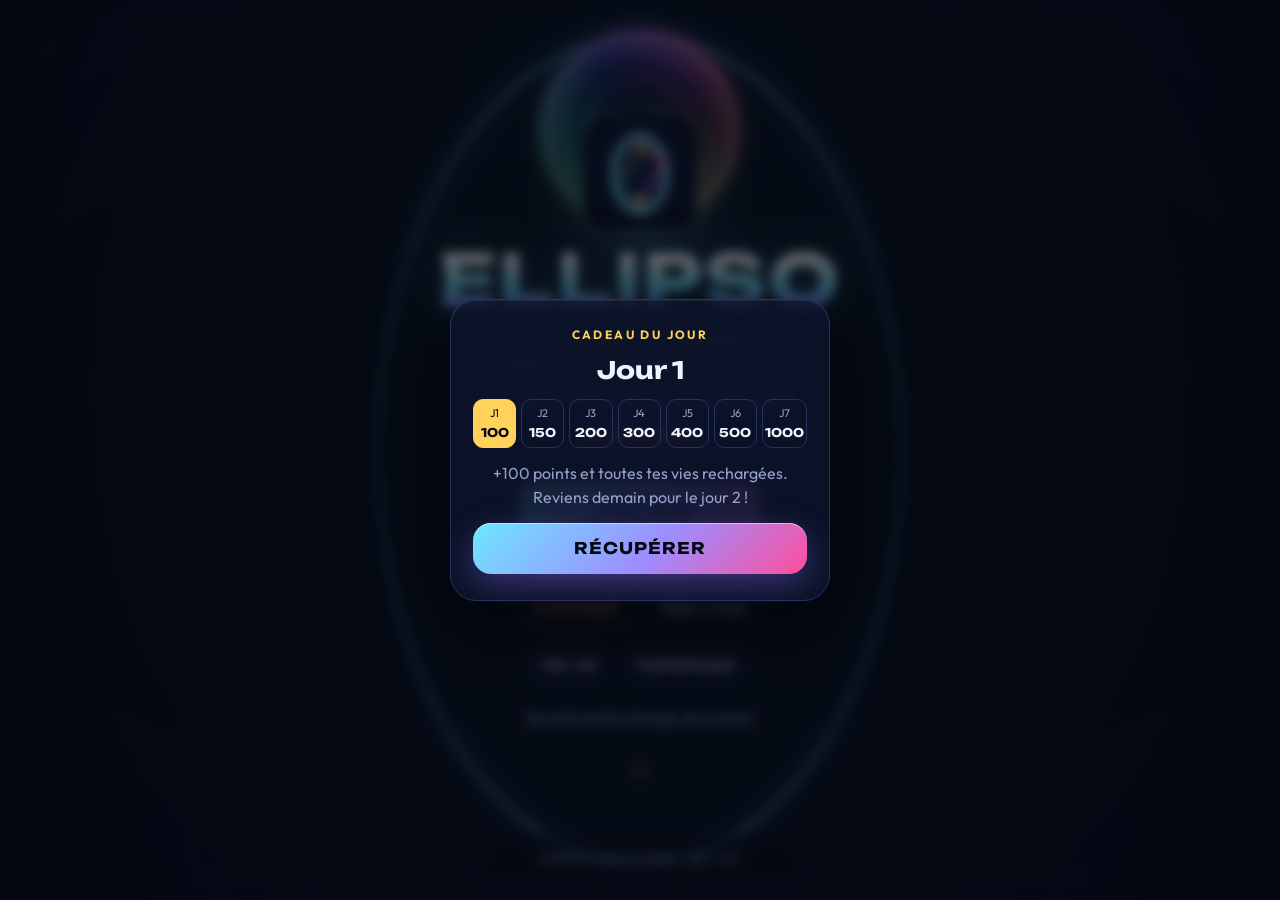
==== commit b7c5fcd5: "Mise à jour : communauté, admin, pubs maison, vies et nouvelles contraintes - Foyers : plus jamais a" ====
--- a/index.html
+++ b/index.html
@@ -18,25 +18,23 @@
 <meta property="og:description" content="Ellipso : un jeu de billard elliptique aux niveaux infinis. Tout ce qui part d'un foyer arrive à l'autre.">
 <meta property="og:image" content="icons/icon-512.png">
 <link rel="preconnect" href="https://fonts.googleapis.com"><link rel="preconnect" href="https://fonts.gstatic.com" crossorigin><link rel="stylesheet" href="https://fonts.googleapis.com/css2?family=Unbounded:wght@500;700&family=Outfit:wght@400;600;700&display=swap">
+<script src="firebase-config.js"></script>
 <script>
-  /* ====== CONFIGURATION PUB (voir LISEZMOI.md) ====== */
-  window.ELLIPSO_CONFIG = {
-    adClient: "",      // ex. "ca-pub-1234567890123456" (laisser vide = mode démo)
-    bannerSlot: "",    // ex. "1234567890" : bloc d'annonce display 320x50 pour le menu
-    adTest: true       // true = pubs de test Google. Mettre false une fois validé.
-  };
+  /* Pubs Google (H5 Games Ads). Les réglages se font dans l'espace admin (Publicités > Réglages des pubs). */
   window.adsbygoogle = window.adsbygoogle || [];
   window.adBreak = window.adConfig = function (o) { window.adsbygoogle.push(o); };
-  (function (c) {
-    if (!c.adClient) return;
+  window.ellipsoLoadAdsense = function (c) {
+    if (!c || !c.adClient || c.useGoogle === false || window.__adsenseLoaded) return;
+    window.__adsenseLoaded = true;
     var s = document.createElement("script");
     s.async = true; s.crossOrigin = "anonymous";
     s.src = "https://pagead2.googlesyndication.com/pagead/js/adsbygoogle.js?client=" + c.adClient;
     s.setAttribute("data-ad-client", c.adClient);
     s.setAttribute("data-ad-frequency-hint", "45s");
-    if (c.adTest) s.setAttribute("data-adbreak-test", "on");
+    if (c.adTest !== false) s.setAttribute("data-adbreak-test", "on");
     document.head.appendChild(s);
-  })(window.ELLIPSO_CONFIG);
+  };
+  try { window.ellipsoLoadAdsense(JSON.parse(localStorage.getItem("ellipso.cfg") || "{}")); } catch (e) {}
 </script>
 <style>
 /* Layout: full-screen neon table (canvas) with floating glass HUD; menus are glass cards over a live "attract" animation. Single committed dark arcade look. */
@@ -179,6 +177,90 @@
 .help.good { color: var(--mint); }
 .help.bad { color: var(--red); }
 .secondary:disabled { opacity: 0.4; cursor: default; }
+/* v4: lives, community, gifts, loader, house ads */
+.lives { display: flex; gap: 3px; justify-content: center; min-height: 14px; }
+.lives i { width: 13px; height: 13px; display: block; background: var(--line); -webkit-mask: var(--heart) center / contain no-repeat; mask: var(--heart) center / contain no-repeat; }
+.lives i.on { background: var(--pink); filter: drop-shadow(0 0 5px rgba(255, 79, 154, 0.8)); }
+.lives.big i { width: 26px; height: 26px; }
+.lives i.lost { animation: lose 0.5s ease-out; }
+@keyframes lose { 0% { transform: scale(1.7) rotate(-14deg); background: #fff; } 100% { transform: scale(1); } }
+:root { --heart: url("data:image/svg+xml,%3Csvg xmlns='http://www.w3.org/2000/svg' viewBox='0 0 24 24'%3E%3Cpath d='M12 21s-7.5-4.6-9.6-9.2C.9 8.4 3 4.5 6.7 4.5c2.1 0 3.6 1.2 5.3 3.1 1.7-1.9 3.2-3.1 5.3-3.1 3.7 0 5.8 3.9 4.3 7.3C19.5 16.4 12 21 12 21z'/%3E%3C/svg%3E"); }
+.mlives { display: grid; justify-items: center; gap: 4px; font-size: 13px; color: var(--muted); min-height: 1.2em; }
+.mlives .lives i { width: 20px; height: 20px; }
+.timer { margin: 0; font-variant-numeric: tabular-nums; color: var(--gold); font-weight: 600; }
+.announce { margin: 0; max-width: 34ch; padding: 8px 14px; border-radius: 14px; background: rgba(255, 210, 90, 0.12); border: 1px solid rgba(255, 210, 90, 0.4); color: var(--gold); font-weight: 600; font-size: 14px; }
+.card.wide { width: min(100%, 460px); max-height: calc(100vh - 32px); max-height: calc(100dvh - 32px); grid-template-rows: auto auto minmax(0, 1fr); text-align: left; padding: 18px 16px; gap: 12px; }
+.commhead { display: flex; align-items: center; justify-content: space-between; }
+.commhead .icon svg { fill: none; stroke: var(--fg); stroke-width: 2.4; stroke-linecap: round; }
+.tabs, .seg { display: flex; gap: 6px; flex-wrap: wrap; }
+.tabs button, .seg button { flex: 1 1 auto; padding: 9px 10px; border-radius: 12px; border: 1px solid var(--line); background: rgba(255, 255, 255, 0.02); font-weight: 600; font-size: 14px; color: var(--muted); }
+.tabs button.on, .seg button.on { color: var(--ink); background: var(--cyan); border-color: var(--cyan); }
+.seg button { font-size: 13px; padding: 7px 8px; }
+.commbody { overflow-y: auto; min-height: 220px; display: grid; gap: 12px; align-content: start; padding-right: 2px; }
+.commbody h3, .commbody h4 { margin: 0; font-family: var(--display); }
+.commbody h4 { font-size: 14px; letter-spacing: 0.04em; color: var(--muted); }
+.muted { color: var(--muted); margin: 0; }
+.small { font-size: 12px; }
+.note { margin: 0; padding: 10px 12px; border-radius: 12px; background: rgba(111, 230, 255, 0.08); border: 1px solid rgba(111, 230, 255, 0.25); color: var(--fg); font-size: 14px; }
+.board { list-style: none; margin: 0; padding: 0; display: grid; gap: 6px; }
+.board li { display: grid; grid-template-columns: 28px 34px minmax(0, 1fr) auto; align-items: center; gap: 8px; padding: 8px 10px; border-radius: 14px; background: rgba(255, 255, 255, 0.03); border: 1px solid var(--line); }
+.board li.me { border-color: var(--gold); background: rgba(255, 210, 90, 0.08); }
+.board li.muted { display: block; }
+.rk { font-family: var(--display); font-size: 14px; color: var(--muted); text-align: center; }
+.board li:nth-child(1) .rk { color: var(--gold); } .board li:nth-child(2) .rk { color: #d8e2ff; } .board li:nth-child(3) .rk { color: #ffb27a; }
+.av { width: 32px; height: 32px; border-radius: 50%; display: grid; place-items: center; font-weight: 700; color: var(--ink); font-size: 15px; flex: none; }
+.who { display: grid; min-width: 0; line-height: 1.2; }
+.who b, .who small { overflow: hidden; text-overflow: ellipsis; white-space: nowrap; }
+.who small { color: var(--muted); font-size: 12px; }
+.sc { display: grid; text-align: right; font-weight: 700; font-variant-numeric: tabular-nums; line-height: 1.2; }
+.sc small { color: var(--muted); font-weight: 500; font-size: 12px; }
+.hero-defi { display: grid; gap: 8px; padding: 14px; border-radius: 18px; background: linear-gradient(135deg, rgba(111, 230, 255, 0.12), rgba(255, 79, 154, 0.12)); border: 1px solid var(--line); }
+.hero-defi p { margin: 0; color: var(--muted); }
+.defis { list-style: none; margin: 0; padding: 0; display: grid; gap: 8px; }
+.defis li { display: grid; gap: 8px; padding: 10px; border-radius: 14px; border: 1px solid var(--line); background: rgba(255, 255, 255, 0.03); }
+.defis li > div:first-child { display: grid; } .defis small { color: var(--muted); }
+.defis .row { justify-content: flex-start; } .defis .pill { padding: 7px 12px; font-size: 13px; }
+.chat { display: grid; gap: 10px; align-content: start; max-height: 46vh; overflow-y: auto; padding: 2px; }
+.msg { display: flex; gap: 8px; align-items: flex-start; }
+.msg.me { flex-direction: row-reverse; }
+.bubble { background: rgba(255, 255, 255, 0.05); border: 1px solid var(--line); border-radius: 14px; padding: 7px 10px; max-width: 78%; overflow-wrap: anywhere; }
+.msg.me .bubble { background: rgba(111, 230, 255, 0.12); border-color: rgba(111, 230, 255, 0.35); }
+.meta { font-size: 12px; color: var(--muted); display: flex; gap: 6px; align-items: baseline; flex-wrap: wrap; }
+.meta b { color: var(--fg); }
+.rep { font-size: 11px; color: var(--muted); text-decoration: underline; padding: 0; }
+.chatform { display: flex; gap: 8px; }
+.chatform input { flex: 1; min-width: 0; }
+.chatform .cta { padding: 10px 14px; font-size: 13px; }
+input, select { font: inherit; color: var(--fg); background: rgba(255, 255, 255, 0.05); border: 1px solid var(--line); border-radius: 12px; padding: 10px 12px; }
+input:focus-visible, select:focus-visible { outline: 2px solid var(--cyan); outline-offset: 1px; }
+select option { background: #0c1428; }
+.prof { display: grid; gap: 8px; }
+.prof label, .prof .lbl { font-size: 13px; color: var(--muted); font-weight: 600; }
+.avs { display: flex; gap: 8px; flex-wrap: wrap; }
+.avs button { width: 34px; height: 34px; border-radius: 50%; border: 3px solid transparent; }
+.avs button.on { border-color: #fff; box-shadow: 0 0 12px rgba(255, 255, 255, 0.5); }
+.giftdays { display: grid; grid-template-columns: repeat(7, 1fr); gap: 5px; }
+.giftdays span { border-radius: 10px; padding: 6px 2px; border: 1px solid var(--line); font-size: 11px; color: var(--muted); display: grid; gap: 2px; }
+.giftdays span b { font-family: var(--display); font-size: 12px; color: var(--fg); }
+.giftdays span.done { background: rgba(63, 224, 197, 0.12); border-color: rgba(63, 224, 197, 0.5); }
+.giftdays span.now { background: var(--gold); border-color: var(--gold); color: var(--ink); } .giftdays span.now b { color: var(--ink); }
+.loader { display: grid; justify-items: center; gap: 14px; color: var(--muted); }
+.loader span { width: 46px; height: 46px; border-radius: 50%; border: 4px solid var(--line); border-top-color: var(--cyan); animation: spin 0.8s linear infinite; }
+@keyframes spin { to { transform: rotate(360deg); } }
+.ad-box img, .ad-box video { width: 100%; height: 100%; object-fit: contain; border-radius: 12px; display: block; background: #000; }
+.ad-box { padding: 0; overflow: hidden; }
+.ad-box:empty::before { content: ""; }
+.ad-title { margin: 0; font-weight: 600; min-height: 0; }
+.ad-title:empty { display: none; }
+.adlink { text-decoration: none; display: block; color: var(--fg); }
+.own-banner { display: block; width: 320px; max-width: 100%; height: 50px; border-radius: 10px; overflow: hidden; }
+.own-banner img { width: 100%; height: 100%; object-fit: cover; display: block; }
+@media (prefers-reduced-motion: reduce) { .loader span { animation-duration: 3s; } }
+/* v4 fixes: readable menu over the attract animation, no sideways overflow in the community panel */
+#menu { background: radial-gradient(ellipse 75% 55% at 50% 50%, rgba(5, 9, 19, 0.9), rgba(5, 9, 19, 0.55) 70%, rgba(5, 9, 19, 0.25)); }
+.menu-inner .tag, .menu-inner .best, .menu-inner .mlives { text-shadow: 0 1px 8px rgba(5, 9, 19, 0.95); }
+.commbody { grid-template-columns: minmax(0, 1fr); overflow-x: hidden; }
+.commbody > * { min-width: 0; }
 
 </style>
 </head>
@@ -187,8 +269,8 @@
 
 <div id="hud" hidden>
   <div class="hud-top">
-    <div class="lvl"><span class="lbl">NIVEAU</span><b id="hLvl">1</b></div>
-    <div class="score"><b id="hScore">0</b><span class="lbl-pts">POINTS</span><span id="hCombo" class="combo" hidden></span></div>
+    <div class="lvl"><span class="lbl" id="hLvlLbl">NIVEAU</span><b id="hLvl">1</b></div>
+    <div class="score"><b id="hScore">0</b><span class="lbl-pts">POINTS</span><div id="hLives" class="lives" aria-label="Vies"></div><span id="hCombo" class="combo" hidden></span></div>
     <div class="right">
       <div id="hNeed" class="need" aria-label="Balles dans la cible"><svg viewBox="0 0 24 24"><circle cx="12" cy="12" r="9"/><circle cx="12" cy="12" r="4"/></svg><b id="hNeedTxt">0/2</b></div>
       <button id="bPause" class="icon" aria-label="Pause"><svg viewBox="0 0 24 24"><rect x="6" y="5" width="4" height="14" rx="1.5"/><rect x="14" y="5" width="4" height="14" rx="1.5"/></svg></button>
@@ -256,14 +338,20 @@
 
     <h1 class="word">ELLIPSO</h1>
     <p class="tag">Traverse un point ×2, dédouble ta balle, et vise la cible grâce aux foyers.</p>
+    <p class="announce" id="mAnnounce" hidden></p>
     <div class="best" id="mBest"></div>
+    <div class="mlives" id="mLives"></div>
     <button id="bPlay" class="cta big">JOUER<small id="bPlaySub">Niveau 1</small></button>
-    <button id="bRestart1" class="link" hidden>Recommencer au niveau 1</button>
+    <div class="row">
+      <button id="bComm" class="pill gold">Communauté</button>
+      <button id="bDefi" class="pill">Défier un ami</button>
+    </div>
     <div class="row">
       <button id="bSound" class="pill">Son : oui</button>
       <button id="bHow" class="pill">Comment jouer</button>
-      <button id="bInstall" class="pill gold" hidden>Installer le jeu</button>
+      <button id="bInstall" class="pill" hidden>Installer le jeu</button>
     </div>
+    <button id="bRestart1" class="link">Nouvelle partie</button>
   </div>
   <div class="banner" data-banner></div>
 </section>
@@ -274,10 +362,10 @@
     <h2>Les règles</h2>
     <ol class="rules">
       <li><span>Glisse pour viser, relâche pour tirer.<small>Les flèches règlent l'angle au dixième de degré. La ligne devient verte quand le tir est correct.</small></span></li>
-      <li><span>Ta balle doit d'abord traverser un point ×2 : elle se divise en deux.<small>Si elle touche la clôture avant, elle tombe et le niveau recommence.</small></span></li>
+      <li><span>Ta balle doit d'abord traverser un point ×2 : elle se divise en deux.<small>Si elle touche la clôture avant, elle tombe et tu perds une vie.</small></span></li>
       <li><span>Chaque balle touche la clôture 3 fois au maximum.<small>Certains niveaux en autorisent moins.</small></span></li>
       <li><span>Ce qui part d'un foyer arrive à l'autre.<small>Un point ×2 posé sur un foyer envoie ses deux balles vers la cible.</small></span></li>
-      <li><span>Mets assez de balles dans la cible pour passer.<small>Raté ? Le niveau recommence. Tu peux le passer avec une pub ou avec tes points.</small></span></li>
+      <li><span>Tu as 5 vies, elles se rechargent toutes seules.<small>Plus de vies ? Attends, regarde une pub, ou utilise tes points.</small></span></li>
     </ol>
     <button id="bHowOk" class="cta">COMPRIS</button>
   </div>
@@ -291,7 +379,7 @@
     <div class="stack">
       <button id="bResume" class="cta">REPRENDRE</button>
       <button id="bPauseSound" class="secondary">Son : oui</button>
-      <button id="bShare" class="secondary">Partager ma progression</button>
+      <button id="bPauseComm" class="secondary">Communauté</button>
       <button id="bQuit" class="secondary">Quitter vers le menu</button>
     </div>
   </div>
@@ -312,28 +400,636 @@
       <div class="eyebrow" id="fEyebrow">NIVEAU 1 · ESSAI 1</div>
       <h2 id="fTitle">Raté !</h2>
       <p id="fText"></p>
+      <div class="lives big" id="fLives"></div>
+      <p class="timer" id="fTimer" hidden></p>
       <div class="stack">
         <button id="bRetry" class="cta">RÉESSAYER</button>
+        <button id="bLifeAd" class="secondary" hidden>+1 vie · regarder une pub</button>
+        <button id="bLifePts" class="secondary" hidden>Remplir les vies · 300 points</button>
         <button id="bSkipAd" class="secondary">Passer le niveau · regarder une pub</button>
         <button id="bSkipPts" class="secondary">Passer le niveau · 200 points</button>
+        <button id="bFailMenu" class="link">Menu</button>
       </div>
     </div>
     <div class="banner" data-banner></div>
   </div>
 </section>
 
+<section id="dover" class="screen modal" hidden>
+  <div class="stack">
+    <div class="card">
+      <div class="eyebrow">DÉFI TERMINÉ</div>
+      <h2 id="dTitle">Niveau 1</h2>
+      <p id="dText"></p>
+      <div id="dRes"></div>
+      <div class="stack">
+        <button id="bDefiShare" class="cta">DÉFIER D'AUTRES AMIS</button>
+        <button id="bDefiAgain" class="secondary">Rejouer ce défi</button>
+        <button id="bDefiMenu" class="secondary">Retour au menu</button>
+      </div>
+    </div>
+  </div>
+</section>
+
+<section id="defiCard" class="screen modal" hidden>
+  <div class="card">
+    <div class="eyebrow">DÉFI</div>
+    <h2 id="dcTitle">Un ami te défie !</h2>
+    <p id="dcText">Mêmes niveaux pour tout le monde, 3 vies, pas de recharge. Va le plus loin possible.</p>
+    <div id="dcRes"></div>
+    <div class="stack">
+      <button id="bDefiGo" class="cta">RELEVER LE DÉFI</button>
+      <button id="bDefiLater" class="secondary">Plus tard</button>
+    </div>
+  </div>
+</section>
+
+<section id="gift" class="screen modal" hidden>
+  <div class="card">
+    <div class="eyebrow">CADEAU DU JOUR</div>
+    <h2 id="gTitle">Jour 1</h2>
+    <div class="giftdays" id="gDays"></div>
+    <p id="gText"></p>
+    <button id="bGift" class="cta">RÉCUPÉRER</button>
+  </div>
+</section>
+
+<section id="comm" class="screen modal" hidden>
+  <div class="card wide">
+    <div class="commhead">
+      <h2>Communauté</h2>
+      <button id="bCommClose" class="icon" aria-label="Fermer"><svg viewBox="0 0 24 24"><path d="M6 6l12 12M18 6L6 18"/></svg></button>
+    </div>
+    <div class="tabs" role="tablist">
+      <button data-t="rank">Classement</button><button data-t="defi">Défis</button><button data-t="chat">Chat</button><button data-t="prof">Profil</button>
+    </div>
+    <div id="commBody" class="commbody"></div>
+  </div>
+</section>
+
 <section id="ad" class="screen modal" hidden>
   <div class="card">
     <div class="ad-label">PUBLICITÉ</div>
-    <div class="ad-box" id="adBox">Démo : une vraie publicité s'affichera ici quand ton compte AdSense sera configuré.</div>
+    <div class="ad-box" id="adBox"></div>
+    <p class="ad-title" id="adTitle"></p>
+    <a id="bAdLink" class="secondary adlink" target="_blank" rel="noopener" hidden>En savoir plus</a>
     <div class="bar"><i id="adBar"></i></div>
-    <button id="bAdClose" class="cta" disabled>Patiente… <span id="adSec">3</span></button>
+    <button id="bAdClose" class="cta" disabled>Patiente…</button>
   </div>
 </section>
 
+<section id="loading" class="screen modal" hidden>
+  <div class="loader"><span></span><p>Préparation du niveau…</p></div>
+</section>
+
 <div id="toast" class="toast" role="status" hidden></div>
 
 <script>
+// ===== Ellipso shared helpers (used by the game and the community panel) =====
+var CORE = (function () {
+  "use strict";
+  const $ = (id) => document.getElementById(id);
+  const fmt = (v) => Math.round(v || 0).toLocaleString("fr-FR");
+  const esc = (s) => String(s == null ? "" : s).replace(/[&<>"']/g, (c) => ({ "&": "&amp;", "<": "&lt;", ">": "&gt;", '"': "&quot;", "'": "&#39;" })[c]);
+  const store = {
+    get(k, d) { try { const v = localStorage.getItem("ellipso." + k); return v == null ? d : JSON.parse(v); } catch (e) { return d; } },
+    set(k, v) { try { localStorage.setItem("ellipso." + k, JSON.stringify(v)); } catch (e) {} },
+  };
+  let toastT = 0;
+  function toast(msg) { const t = $("toast"); if (!t) return; t.textContent = msg; t.hidden = false; clearTimeout(toastT); toastT = setTimeout(() => (t.hidden = true), 2600); }
+  const today = () => { const d = new Date(); return d.getFullYear() + "-" + String(d.getMonth() + 1).padStart(2, "0") + "-" + String(d.getDate()).padStart(2, "0"); };
+  function isoWeek(d) {
+    d = new Date(Date.UTC(d.getFullYear(), d.getMonth(), d.getDate()));
+    const day = d.getUTCDay() || 7; d.setUTCDate(d.getUTCDate() + 4 - day);
+    const y0 = new Date(Date.UTC(d.getUTCFullYear(), 0, 1));
+    return d.getUTCFullYear() + "-S" + String(Math.ceil(((d - y0) / 864e5 + 1) / 7)).padStart(2, "0");
+  }
+  const AVATARS = ["#6fe6ff", "#ff4f9a", "#ffd25a", "#8b6bff", "#3fe0c5", "#ff8a3d", "#9dff6a", "#ff6b6b"];
+  const COUNTRIES = [
+    ["CD", "RD Congo"], ["CG", "Congo-Brazzaville"], ["FR", "France"], ["BE", "Belgique"], ["CA", "Canada"], ["CH", "Suisse"],
+    ["CM", "Cameroun"], ["CI", "Côte d'Ivoire"], ["SN", "Sénégal"], ["GA", "Gabon"], ["AO", "Angola"], ["RW", "Rwanda"],
+    ["BI", "Burundi"], ["BJ", "Bénin"], ["BF", "Burkina Faso"], ["ML", "Mali"], ["NE", "Niger"], ["TG", "Togo"], ["GN", "Guinée"],
+    ["TD", "Tchad"], ["CF", "Centrafrique"], ["MG", "Madagascar"], ["MA", "Maroc"], ["DZ", "Algérie"], ["TN", "Tunisie"],
+    ["HT", "Haïti"], ["NG", "Nigeria"], ["GH", "Ghana"], ["KE", "Kenya"], ["TZ", "Tanzanie"], ["UG", "Ouganda"], ["ZA", "Afrique du Sud"],
+    ["ZM", "Zambie"], ["ET", "Éthiopie"], ["EG", "Égypte"], ["US", "États-Unis"], ["GB", "Royaume-Uni"], ["DE", "Allemagne"],
+    ["ES", "Espagne"], ["IT", "Italie"], ["PT", "Portugal"], ["NL", "Pays-Bas"], ["BR", "Brésil"], ["MX", "Mexique"], ["IN", "Inde"],
+    ["CN", "Chine"], ["JP", "Japon"], ["TR", "Turquie"], ["LB", "Liban"], ["AE", "Émirats arabes unis"], ["XX", "Autre pays"],
+  ];
+  const countryName = (c) => (COUNTRIES.find((x) => x[0] === c) || [c, c || "?"])[1];
+  const flag = (c) => (!c || c === "XX" || c.length !== 2 ? "" : String.fromCodePoint(...[...c.toUpperCase()].map((ch) => 0x1f1a5 + ch.charCodeAt(0))));
+  function guessCountry() {
+    const langs = navigator.languages || [navigator.language || ""];
+    for (const l of langs) { const m = /[-_]([A-Za-z]{2})$/.exec(l || ""); if (m && COUNTRIES.some((c) => c[0] === m[1].toUpperCase())) return m[1].toUpperCase(); }
+    return "CD";
+  }
+  function platform() {
+    const ua = navigator.userAgent || "";
+    return /android/i.test(ua) ? "android" : /iphone|ipad|ipod/i.test(ua) ? "ios" : /mobile/i.test(ua) ? "mobile" : "ordinateur";
+  }
+  const installed = () => { try { return matchMedia("(display-mode: standalone)").matches || matchMedia("(display-mode: fullscreen)").matches || navigator.standalone === true; } catch (e) { return false; } };
+  // light profanity filter for the public chat (French / English); the admin can still delete messages
+  const BAD = ["merde", "putain", "pute", "connard", "connasse", "salope", "encule", "enculé", "nique", "batard", "bâtard", "fdp", "ntm", "fuck", "shit", "bitch", "asshole", "pussy", "dick"];
+  function clean(text) {
+    let t = String(text || "").replace(/\s+/g, " ").trim().slice(0, 200);
+    for (const w of BAD) t = t.replace(new RegExp("\\b" + w + "\\b", "gi"), (m) => m[0] + "*".repeat(m.length - 1));
+    return t;
+  }
+  const ago = (ms) => {
+    if (!ms) return "jamais";
+    const s = Math.max(0, (Date.now() - ms) / 1000);
+    if (s < 60) return "à l'instant"; if (s < 3600) return "il y a " + Math.floor(s / 60) + " min";
+    if (s < 86400) return "il y a " + Math.floor(s / 3600) + " h"; return "il y a " + Math.floor(s / 86400) + " j";
+  };
+  return { $, fmt, esc, store, toast, today, isoWeek, AVATARS, COUNTRIES, countryName, flag, guessCountry, platform, installed, clean, ago };
+})();
+
+</script>
+<script>
+// ===== Ellipso online layer: Firebase (anonymous players) with a local fallback =====
+var NET = (function () {
+  "use strict";
+  const C = CORE, store = C.store;
+  const FB = window.ELLIPSO_FIREBASE || {};
+  const DEFAULTS = {
+    livesMax: 5, lifeRegenMin: 15, skipCostBase: 150, skipCostPerLevel: 15, dailyGift: true,
+    interstitialEvery: 4, ownAdsShare: 0.6, rewardedEnabled: true,
+    useGoogle: true, adClient: "", bannerSlot: "", adTest: true,
+    chatEnabled: true, announcement: "",
+  };
+  const st = {
+    enabled: !!FB.apiKey, online: false, uid: null, banned: false, muted: false,
+    config: Object.assign({}, DEFAULTS, store.get("cfg", {})), ads: store.get("ads", []),
+    profile: store.get("profile", null),
+  };
+  const subs = {};
+  const on = (ev, cb) => { (subs[ev] = subs[ev] || []).push(cb); };
+  const emit = (ev, v) => (subs[ev] || []).forEach((cb) => { try { cb(v); } catch (e) { console.error(e); } });
+  let db = null, auth = null, FV = null, TS = null;
+
+  if (!st.profile) {
+    st.profile = { pseudo: "Joueur" + Math.floor(1000 + Math.random() * 9000), country: C.guessCountry(), avatar: Math.floor(Math.random() * 8), custom: false };
+    store.set("profile", st.profile);
+  }
+
+  function loadScript(src) {
+    return new Promise((ok, ko) => { const s = document.createElement("script"); s.src = src; s.onload = ok; s.onerror = ko; document.head.appendChild(s); });
+  }
+  async function loadSdk() {
+    if (window.firebase && window.firebase.firestore) return;
+    const v = "vendor/";
+    for (const f of ["firebase-app-compat.js", "firebase-auth-compat.js", "firebase-firestore-compat.js"]) await loadScript(v + f);
+  }
+
+  async function init() {
+    if (!st.enabled) { emit("ready", st); return; }
+    try {
+      await loadSdk();
+      const app = firebase.apps && firebase.apps.length ? firebase.app() : firebase.initializeApp(FB);
+      auth = app.auth(); db = app.firestore();
+      FV = firebase.firestore.FieldValue; TS = firebase.firestore.Timestamp;
+      auth.onAuthStateChanged(async (u) => {
+        if (!u) { try { await auth.signInAnonymously(); } catch (e) { console.warn("auth", e); emit("ready", st); } return; }
+        st.uid = u.uid; st.online = true;
+        try { await ensureUser(); } catch (e) { console.warn("user", e); }
+        listenConfig(); listenAds(); presence();
+        emit("ready", st);
+      });
+    } catch (e) { console.warn("Firebase indisponible, mode local", e); st.enabled = false; emit("ready", st); }
+  }
+
+  // ---------- profile / progress ----------
+  let progress = Object.assign({ level: 1, bestLevel: 1, points: 0, cleared: 0, fails: 0 }, store.get("progress", {}));
+  async function ensureUser() {
+    const ref = db.collection("users").doc(st.uid), snap = await ref.get();
+    const base = { pseudo: st.profile.pseudo, country: st.profile.country, avatar: st.profile.avatar, platform: C.platform(), installed: C.installed(), lastSeen: FV.serverTimestamp(), online: true, lang: navigator.language || "" };
+    if (!snap.exists) {
+      await ref.set(Object.assign(base, { level: progress.level, bestLevel: progress.bestLevel, points: progress.points, cleared: progress.cleared, fails: progress.fails, banned: false, muted: false, createdAt: FV.serverTimestamp() }));
+      stat("newUsers"); statGlobal("users");
+    } else {
+      const d = snap.data();
+      st.banned = !!d.banned; st.muted = !!d.muted;
+      if (st.profile.custom === false && d.pseudo) { st.profile = { pseudo: d.pseudo, country: d.country, avatar: d.avatar || 0, custom: true }; store.set("profile", st.profile); emit("profile", st.profile); }
+      await ref.update(base);
+    }
+    ref.onSnapshot((s) => { if (!s.exists) return; const d = s.data(); const b = !!d.banned, m = !!d.muted; if (b !== st.banned || m !== st.muted) { st.banned = b; st.muted = m; emit("status", st); } });
+    stat("sessions");
+  }
+  let presTimer = 0;
+  function presence() {
+    const beat = () => { if (!document.hidden && st.uid) db.collection("users").doc(st.uid).update({ lastSeen: FV.serverTimestamp(), online: true }).catch(() => {}); };
+    clearInterval(presTimer); presTimer = setInterval(beat, 60000);
+    document.addEventListener("visibilitychange", () => {
+      if (!st.uid) return;
+      if (document.hidden) db.collection("users").doc(st.uid).update({ online: false }).catch(() => {}); else beat();
+    });
+  }
+  let saveT = 0, pending = {};
+  function saveProgress(p) {
+    progress = Object.assign(progress, p); store.set("progress", progress);
+    if (!st.online) return;
+    Object.assign(pending, p);
+    clearTimeout(saveT);
+    saveT = setTimeout(() => { const d = pending; pending = {}; db.collection("users").doc(st.uid).update(d).catch((e) => console.warn("save", e)); }, 1500);
+  }
+  function levelCleared(pts) {
+    if (!st.online) return;
+    stat("levels");
+    const wk = C.isoWeek(new Date());
+    db.collection("weeks").doc(wk).collection("scores").doc(st.uid).set({ pseudo: st.profile.pseudo, country: st.profile.country, avatar: st.profile.avatar, points: FV.increment(pts), cleared: FV.increment(1), at: FV.serverTimestamp() }, { merge: true }).catch(() => {});
+  }
+  async function updateProfile(p) {
+    st.profile = Object.assign({}, st.profile, p, { custom: true }); store.set("profile", st.profile);
+    emit("profile", st.profile);
+    if (st.online) await db.collection("users").doc(st.uid).update({ pseudo: st.profile.pseudo, country: st.profile.country, avatar: st.profile.avatar });
+  }
+
+  // ---------- stats (batched increments) ----------
+  let statBuf = {}, statT = 0, globalBuf = {};
+  function stat(k, n) {
+    if (!st.online) return;
+    statBuf[k] = (statBuf[k] || 0) + (n || 1);
+    clearTimeout(statT); statT = setTimeout(flushStats, 8000);
+  }
+  function statGlobal(k) { globalBuf[k] = (globalBuf[k] || 0) + 1; clearTimeout(statT); statT = setTimeout(flushStats, 3000); }
+  function flushStats() {
+    if (!st.online) return;
+    const inc = (b) => { const o = {}; for (const k in b) o[k] = FV.increment(Math.min(50, b[k])); return o; };
+    if (Object.keys(statBuf).length) db.collection("stats").doc(C.today()).set(inc(statBuf), { merge: true }).catch(() => {});
+    if (Object.keys(globalBuf).length) db.collection("stats").doc("global").set(inc(globalBuf), { merge: true }).catch(() => {});
+    statBuf = {}; globalBuf = {};
+  }
+  window.addEventListener("pagehide", flushStats);
+
+  // ---------- remote config & ads ----------
+  function listenConfig() {
+    db.collection("config").doc("app").onSnapshot((s) => {
+      const d = s.exists ? s.data() : {};
+      st.config = Object.assign({}, DEFAULTS, d); store.set("cfg", d); emit("config", st.config);
+    }, () => {});
+  }
+  function listenAds() {
+    db.collection("ads").where("active", "==", true).onSnapshot((q) => {
+      st.ads = q.docs.map((d) => Object.assign({ id: d.id }, d.data()));
+      store.set("ads", st.ads); emit("ads", st.ads);
+    }, () => {});
+  }
+  function adEvent(id, kind) {
+    stat(kind === "clicks" ? "adClicks" : "adsOwn");
+    if (st.online && id) db.collection("ads").doc(id).update({ [kind]: FV.increment(1) }).catch(() => {});
+  }
+
+  // ---------- leaderboards ----------
+  const asRow = (d, extra) => Object.assign({ id: d.id }, d.data(), extra || {});
+  async function leaderboard(kind) {
+    if (!st.online) return { rows: [{ id: "me", pseudo: st.profile.pseudo, country: st.profile.country, avatar: st.profile.avatar, bestLevel: progress.bestLevel, points: progress.points, me: true }], local: true };
+    let rows = [];
+    if (kind === "week") {
+      const q = await db.collection("weeks").doc(C.isoWeek(new Date())).collection("scores").orderBy("points", "desc").limit(50).get();
+      rows = q.docs.map((d) => asRow(d));
+    } else if (kind === "country") {
+      try {
+        const q = await db.collection("users").where("country", "==", st.profile.country).orderBy("bestLevel", "desc").limit(50).get();
+        rows = q.docs.map((d) => asRow(d));
+      } catch (e) { // composite index missing: fall back to a client-side filter
+        const q = await db.collection("users").orderBy("bestLevel", "desc").limit(300).get();
+        rows = q.docs.map((d) => asRow(d)).filter((r) => r.country === st.profile.country).slice(0, 50);
+      }
+    } else {
+      const q = await db.collection("users").orderBy("bestLevel", "desc").limit(50).get();
+      rows = q.docs.map((d) => asRow(d));
+    }
+    rows = rows.filter((r) => !r.banned);
+    rows.forEach((r) => { if (r.id === st.uid) r.me = true; });
+    return { rows, local: false };
+  }
+
+  // ---------- challenges ----------
+  async function createChallenge(seed) {
+    if (!st.online) return { id: "L" + seed.toString(36), seed, local: true };
+    const ref = await db.collection("challenges").add({ seed, by: st.uid, byPseudo: st.profile.pseudo, byCountry: st.profile.country, plays: 0, createdAt: FV.serverTimestamp() });
+    stat("challenges");
+    return { id: ref.id, seed };
+  }
+  async function getChallenge(id, seedHint) {
+    if (!st.online || id[0] === "L") return { id, seed: seedHint || parseInt(id.slice(1), 36) || 1, byPseudo: "", local: true };
+    const s = await db.collection("challenges").doc(id).get();
+    if (!s.exists) return null;
+    return Object.assign({ id }, s.data());
+  }
+  async function challengeResults(id) {
+    if (!st.online || id[0] === "L") return [];
+    const q = await db.collection("challenges").doc(id).collection("results").orderBy("level", "desc").limit(50).get();
+    return q.docs.map((d) => asRow(d, { me: d.id === st.uid }));
+  }
+  async function postChallengeResult(id, level, points) {
+    if (!st.online || id[0] === "L") return;
+    const ref = db.collection("challenges").doc(id).collection("results").doc(st.uid);
+    const prev = await ref.get();
+    if (prev.exists && (prev.data().level > level || (prev.data().level === level && prev.data().points >= points))) return;
+    await ref.set({ pseudo: st.profile.pseudo, country: st.profile.country, avatar: st.profile.avatar, level, points, at: FV.serverTimestamp() });
+    if (!prev.exists) db.collection("challenges").doc(id).update({ plays: FV.increment(1) }).catch(() => {});
+  }
+
+  // ---------- chat ----------
+  function listenChat(cb) {
+    if (!st.online) { cb(null); return () => {}; }
+    return db.collection("chat").orderBy("at", "desc").limit(60).onSnapshot((q) => {
+      cb(q.docs.map((d) => { const x = d.data(); return Object.assign({ id: d.id }, x, { ms: x.at && x.at.toMillis ? x.at.toMillis() : Date.now(), me: x.uid === st.uid }); }).reverse());
+    }, (e) => { console.warn("chat", e); cb(null); });
+  }
+  let lastChat = 0;
+  async function sendChat(text) {
+    const t = C.clean(text);
+    if (!t) return "vide";
+    if (!st.online) return "horsligne";
+    if (st.banned || st.muted) return "muet";
+    if (Date.now() - lastChat < 4000) return "vite";
+    lastChat = Date.now();
+    await db.collection("chat").add({ uid: st.uid, pseudo: st.profile.pseudo, country: st.profile.country, avatar: st.profile.avatar, text: t, at: FV.serverTimestamp() });
+    stat("messages");
+    return "ok";
+  }
+  async function report(msg) {
+    if (!st.online) return;
+    await db.collection("reports").add({ msgId: msg.id, text: msg.text, reportedUid: msg.uid, reportedPseudo: msg.pseudo, by: st.uid, at: FV.serverTimestamp() });
+  }
+
+  return { st, on, init, saveProgress, levelCleared, updateProfile, stat, adEvent, leaderboard, createChallenge, getChallenge, challengeResults, postChallengeResult, listenChat, sendChat, report, DEFAULTS };
+})();
+
+</script>
+<script>
+// ===== Ellipso ads: house ads (image / video set in the admin) + Google H5 Games Ads =====
+var ADS = (function () {
+  "use strict";
+  const C = CORE, $ = C.$;
+  let hooks = { pause() {}, resume() {} };
+  let googleReady = false, showing = false;
+  const cfg = () => NET.st.config;
+  const googleOn = () => cfg().useGoogle !== false && !!cfg().adClient && typeof window.adBreak === "function";
+  const demoMode = () => !NET.st.enabled && !cfg().adClient;
+  function pick(placement) {
+    const list = (NET.st.ads || []).filter((a) => a.active !== false && a.url && (a.placements || []).includes(placement));
+    if (!list.length) return null;
+    let tot = list.reduce((s, a) => s + (a.weight || 1), 0), r = Math.random() * tot;
+    for (const a of list) { r -= a.weight || 1; if (r <= 0) return a; }
+    return list[0];
+  }
+  function initGoogle() {
+    if (googleReady || !googleOn()) return;
+    googleReady = true;
+    try { window.adConfig({ preloadAdBreaks: "on", sound: "on" }); } catch (e) {}
+  }
+
+  // full-screen overlay for house ads and the demo
+  function overlay(ad, opts) {
+    const ov = $("ad"), box = $("adBox"), bar = $("adBar"), btn = $("bAdClose"), link = $("bAdLink"), title = $("adTitle");
+    showing = true; hooks.pause();
+    ov.hidden = false; bar.style.width = "0%"; btn.disabled = true;
+    const wait = Math.max(2, Math.min(30, (ad && ad.skipAfter) || (opts.reward ? 5 : 4)));
+    title.textContent = ad ? ad.title || "" : "";
+    link.hidden = !(ad && ad.link);
+    if (ad && ad.link) { link.href = ad.link; link.onclick = () => NET.adEvent(ad.id, "clicks"); }
+    let video = null;
+    if (!ad) box.innerHTML = "Démo : une vraie publicité s'affichera ici quand tu ajouteras tes pubs dans l'espace admin ou ton compte AdSense.";
+    else if (ad.type === "video") {
+      box.innerHTML = ""; video = document.createElement("video");
+      video.src = ad.url; video.playsInline = true; video.autoplay = true; video.muted = false; video.setAttribute("playsinline", "");
+      box.appendChild(video);
+      video.play().catch(() => { video.muted = true; video.play().catch(() => {}); });
+    } else { box.innerHTML = ""; const img = new Image(); img.alt = ad.title || "Publicité"; img.src = ad.url; box.appendChild(img); }
+    if (ad) NET.adEvent(ad.id, "impressions"); else NET.stat("adsDemo");
+    const t0 = performance.now();
+    let done = false;
+    const total = () => (video && isFinite(video.duration) && opts.reward ? Math.min(30, video.duration) : wait) * 1000;
+    const tick = () => {
+      if (ov.hidden) return;
+      const p = Math.min(1, (performance.now() - t0) / total());
+      bar.style.width = (p * 100).toFixed(1) + "%";
+      const left = Math.ceil((total() - (performance.now() - t0)) / 1000);
+      if (p < 1) { btn.textContent = (opts.reward ? "Récompense dans " : "Passer dans ") + Math.max(1, left) + " s"; requestAnimationFrame(tick); }
+      else { done = true; btn.disabled = false; btn.textContent = opts.reward ? "RÉCUPÉRER LA RÉCOMPENSE" : "CONTINUER"; }
+    };
+    tick();
+    btn.onclick = () => {
+      if (!done) return;
+      ov.hidden = true; showing = false; if (video) { video.pause(); video.removeAttribute("src"); video.load(); }
+      box.innerHTML = ""; hooks.resume(); opts.end(true);
+    };
+  }
+
+  function interstitial(name, done) {
+    const c = cfg(), own = pick("interstitial");
+    if (own && (!googleOn() || Math.random() < (c.ownAdsShare == null ? 0.6 : c.ownAdsShare))) return overlay(own, { reward: false, end: () => done() });
+    if (googleOn()) {
+      initGoogle();
+      let called = false; const fin = () => { if (!called) { called = true; showing = false; hooks.resume(); NET.stat("adsGoogle"); done(); } };
+      try { window.adBreak({ type: "next", name, beforeAd: () => { showing = true; hooks.pause(); }, afterAd: () => hooks.resume(), adBreakDone: fin }); } catch (e) { fin(); }
+      setTimeout(() => { if (!called && !showing) fin(); }, 4000);
+      return;
+    }
+    done();
+  }
+  function rewarded(name, onReward, onCancel) {
+    const c = cfg();
+    if (c.rewardedEnabled === false) { C.toast("Les pubs récompensées sont désactivées : c'est offert !"); return onReward(); }
+    const own = pick("reward");
+    if (own && (!googleOn() || Math.random() < (c.ownAdsShare == null ? 0.6 : c.ownAdsShare))) return overlay(own, { reward: true, end: () => onReward() });
+    if (googleOn()) {
+      initGoogle();
+      let shown = false, rewardedOk = false;
+      try {
+        window.adBreak({
+          type: "reward", name,
+          beforeAd: () => { showing = true; hooks.pause(); }, afterAd: () => { showing = false; hooks.resume(); },
+          beforeReward: (showAdFn) => { shown = true; showAdFn(); },
+          adDismissed: () => {}, adViewed: () => { rewardedOk = true; },
+          adBreakDone: () => {
+            if (rewardedOk) { NET.stat("adsGoogle"); onReward(); }
+            else if (!shown) { if (own) overlay(own, { reward: true, end: () => onReward() }); else { C.toast("Pas de pub disponible pour l'instant : c'est offert !"); onReward(); } }
+            else { C.toast("Regarde la pub jusqu'au bout pour la récompense."); onCancel && onCancel(); }
+          },
+        });
+      } catch (e) { onReward(); }
+      return;
+    }
+    if (own) return overlay(own, { reward: true, end: () => onReward() });
+    overlay(null, { reward: true, end: () => onReward() }); // demo / no ad configured
+  }
+  function banner(el) {
+    if (!el) return;
+    const own = pick("banner"), c = cfg();
+    if (own) {
+      el.innerHTML = '<a class="own-banner" target="_blank" rel="noopener"><img alt=""></a>';
+      const a = el.firstChild; a.querySelector("img").src = own.url; a.querySelector("img").alt = own.title || "Publicité";
+      if (own.link) a.href = own.link; a.onclick = () => NET.adEvent(own.id, "clicks");
+      NET.adEvent(own.id, "impressions"); return;
+    }
+    if (googleOn() && c.bannerSlot) {
+      if (el.dataset.g) return; el.dataset.g = "1";
+      el.innerHTML = '<ins class="adsbygoogle" style="display:inline-block;width:320px;height:50px"></ins>';
+      const ins = el.firstChild; ins.setAttribute("data-ad-client", c.adClient); ins.setAttribute("data-ad-slot", c.bannerSlot);
+      try { (window.adsbygoogle = window.adsbygoogle || []).push({}); } catch (e) {}
+      return;
+    }
+    el.innerHTML = demoMode() ? '<div class="demo">ESPACE PUBLICITAIRE · 320 × 50</div>' : "";
+  }
+  return { interstitial, rewarded, banner, setHooks: (h) => (hooks = h), isShowing: () => showing };
+})();
+
+</script>
+<script>
+// ===== Ellipso community panel: profile, leaderboards, challenges, chat =====
+var COMMUNITY = (function () {
+  "use strict";
+  const C = CORE, $ = C.$, esc = C.esc;
+  let hooks = { onPlayChallenge() {}, onOpen() {}, onClose() {} };
+  let tab = "rank", rankKind = "all", unsubChat = null;
+  const avatar = (p) => '<span class="av" style="background:' + C.AVATARS[(p && p.avatar) || 0] + '">' + esc(((p && p.pseudo) || "?").slice(0, 1).toUpperCase()) + "</span>";
+  const who = (p) => avatar(p) + '<span class="who"><b>' + esc(p.pseudo || "?") + "</b><small>" + C.flag(p.country) + " " + esc(C.countryName(p.country)) + "</small></span>";
+
+  function open(t) {
+    hooks.onOpen();
+    $("comm").hidden = false;
+    show(t || tab);
+  }
+  function close() {
+    $("comm").hidden = true;
+    if (unsubChat) { unsubChat(); unsubChat = null; }
+    hooks.onClose();
+  }
+  function show(t) {
+    tab = t;
+    document.querySelectorAll("#comm .tabs button").forEach((b) => b.classList.toggle("on", b.dataset.t === t));
+    if (unsubChat && t !== "chat") { unsubChat(); unsubChat = null; }
+    const body = $("commBody");
+    body.innerHTML = '<p class="muted">Chargement…</p>';
+    if (t === "rank") renderRank();
+    else if (t === "defi") renderDefis();
+    else if (t === "chat") renderChat();
+    else renderProfile();
+  }
+  const offlineNote = () => (NET.st.enabled ? (NET.st.online ? "" : '<p class="note">Connexion au serveur en cours… Vérifie ta connexion internet.</p>')
+    : '<p class="note">Mode hors ligne : le classement mondial, le chat et les défis en ligne s\'activent quand le serveur du jeu est configuré.</p>');
+
+  // ---------- leaderboards ----------
+  async function renderRank() {
+    const body = $("commBody");
+    const head = '<div class="seg">' + [["all", "Monde"], ["week", "Cette semaine"], ["country", C.flag(NET.st.profile.country) + " Mon pays"]]
+      .map(([k, l]) => '<button data-k="' + k + '" class="' + (k === rankKind ? "on" : "") + '">' + l + "</button>").join("") + "</div>";
+    body.innerHTML = head + offlineNote() + '<ol class="board" id="board"><li class="muted">Chargement…</li></ol>';
+    body.querySelectorAll(".seg button").forEach((b) => (b.onclick = () => { rankKind = b.dataset.k; renderRank(); }));
+    try {
+      const { rows } = await NET.leaderboard(rankKind);
+      const ol = $("board"); if (!ol) return;
+      if (!rows.length) { ol.innerHTML = '<li class="muted">Personne pour l\'instant. Sois le premier !</li>'; return; }
+      ol.innerHTML = rows.map((r, i) => '<li class="' + (r.me ? "me" : "") + '"><span class="rk">' + (i + 1) + "</span>" + who(r) +
+        '<span class="sc">' + (rankKind === "week" ? C.fmt(r.points) + " pts<small>" + (r.cleared || 0) + " niveaux</small>" : "Niv. " + (r.bestLevel || 1) + "<small>" + C.fmt(r.points) + " pts</small>") + "</span></li>").join("");
+    } catch (e) { const ol = $("board"); if (ol) ol.innerHTML = '<li class="muted">Impossible de charger le classement. Réessaie plus tard.</li>'; console.warn(e); }
+  }
+
+  // ---------- challenges ----------
+  const myDefis = () => C.store.get("defis", []);
+  const linkFor = (d) => { const base = /^https?:/.test(location.href) ? location.href.split(/[?#]/)[0] : "https://shekinabanza.github.io/-Ellipso/"; return base + "?defi=" + encodeURIComponent(d.id) + "&s=" + d.seed; };
+  async function share(d) {
+    const url = linkFor(d), text = "Je te défie sur Ellipso ! Mêmes niveaux, 3 vies : qui ira le plus loin ?";
+    try { if (navigator.share) { await navigator.share({ title: "Défi Ellipso", text, url }); return; } } catch (e) { if (e && e.name === "AbortError") return; }
+    try { await navigator.clipboard.writeText(text + " " + url); C.toast("Lien du défi copié : envoie-le à tes amis !"); } catch (e) { C.toast(url); }
+  }
+  function renderDefis() {
+    const body = $("commBody"), list = myDefis();
+    body.innerHTML = '<div class="hero-defi"><h3>Défie tes amis</h3><p>Crée un défi : tes amis jouent exactement les mêmes niveaux que toi, avec 3 vies. Le classement du défi montre qui est allé le plus loin.</p>' +
+      '<button class="cta" id="bNewDefi">CRÉER UN DÉFI</button></div>' + offlineNote() +
+      '<h4>Mes défis</h4><ul class="defis">' + (list.length ? list.map((d, i) => '<li><div><b>Défi ' + esc(d.id.slice(0, 6).toUpperCase()) + "</b><small>" + (d.mine ? "créé par toi" : "de " + esc(d.by || "un ami")) + (d.best ? " · ton record : niveau " + d.best : "") + "</small></div>" +
+        '<div class="row"><button class="pill" data-a="play" data-i="' + i + '">Jouer</button><button class="pill" data-a="res" data-i="' + i + '">Résultats</button><button class="pill" data-a="share" data-i="' + i + '">Partager</button></div></li>').join("") : '<li class="muted">Aucun défi pour l\'instant.</li>') + "</ul>" +
+      '<div id="defiRes"></div>';
+    $("bNewDefi").onclick = async () => {
+      const b = $("bNewDefi"); b.disabled = true;
+      try {
+        const seed = (crypto.getRandomValues(new Uint32Array(1))[0] >>> 0) || 7;
+        const d = await NET.createChallenge(seed);
+        const all = myDefis(); all.unshift({ id: d.id, seed, mine: true, at: Date.now() }); C.store.set("defis", all.slice(0, 30));
+        renderDefis(); share({ id: d.id, seed });
+      } catch (e) { C.toast("Impossible de créer le défi. Vérifie ta connexion."); b.disabled = false; }
+    };
+    body.querySelectorAll(".defis button").forEach((b) => (b.onclick = () => {
+      const d = myDefis()[+b.dataset.i];
+      if (b.dataset.a === "play") { close(); hooks.onPlayChallenge({ id: d.id, seed: d.seed, byPseudo: d.mine ? "toi" : d.by }); }
+      else if (b.dataset.a === "share") share(d);
+      else showResults(d.id, $("defiRes"));
+    }));
+  }
+  async function showResults(id, el) {
+    el = el || $("commBody");
+    el.innerHTML = '<p class="muted">Chargement des résultats…</p>';
+    try {
+      const rows = await NET.challengeResults(id);
+      el.innerHTML = "<h4>Classement du défi " + esc(id.slice(0, 6).toUpperCase()) + '</h4><ol class="board">' + (rows.length ? rows.map((r, i) => '<li class="' + (r.me ? "me" : "") + '"><span class="rk">' + (i + 1) + "</span>" + who(r) + '<span class="sc">Niv. ' + r.level + "<small>" + C.fmt(r.points) + " pts</small></span></li>").join("")
+        : '<li class="muted">' + (id[0] === "L" ? "Défi hors ligne : les résultats ne sont pas partagés." : "Personne n'a encore joué ce défi.") + "</li>") + "</ol>";
+    } catch (e) { el.innerHTML = '<p class="muted">Résultats indisponibles pour l\'instant.</p>'; }
+  }
+  function rememberDefi(ch, best) {
+    const all = myDefis(), i = all.findIndex((d) => d.id === ch.id);
+    const d = i >= 0 ? all[i] : { id: ch.id, seed: ch.seed, mine: false, by: ch.byPseudo, at: Date.now() };
+    if (best) d.best = Math.max(d.best || 0, best);
+    if (i >= 0) all[i] = d; else all.unshift(d);
+    C.store.set("defis", all.slice(0, 30));
+  }
+
+  // ---------- chat ----------
+  function renderChat() {
+    const body = $("commBody"), cfg = NET.st.config;
+    if (cfg.chatEnabled === false) { body.innerHTML = '<p class="note">Le chat est fermé pour le moment.</p>'; return; }
+    if (!NET.st.online) { body.innerHTML = offlineNote() || '<p class="note">Chat indisponible.</p>'; return; }
+    body.innerHTML = '<div class="chat" id="chatList"><p class="muted">Chargement…</p></div>' +
+      (NET.st.banned || NET.st.muted ? '<p class="note">Tu ne peux plus écrire dans le chat (décision de la modération).</p>'
+        : '<form class="chatform" id="chatForm"><input id="chatIn" maxlength="200" autocomplete="off" placeholder="Écris un message…" aria-label="Message"><button class="cta" type="submit">ENVOYER</button></form><p class="muted small">Reste respectueux : les messages sont modérés.</p>');
+    unsubChat = NET.listenChat((msgs) => {
+      const el = $("chatList"); if (!el) return;
+      if (!msgs) { el.innerHTML = '<p class="muted">Chat indisponible.</p>'; return; }
+      el.innerHTML = msgs.length ? msgs.map((m) => '<div class="msg' + (m.me ? " me" : "") + '">' + avatar(m) + '<div class="bubble"><div class="meta"><b>' + esc(m.pseudo) + "</b> " + C.flag(m.country) + " <small>" + C.ago(m.ms) + "</small>" +
+        (m.me ? "" : ' <button class="rep" data-id="' + esc(m.id) + '" aria-label="Signaler">signaler</button>') + "</div>" + esc(m.text) + "</div></div>").join("") : '<p class="muted">Aucun message. Dis bonjour !</p>';
+      el.scrollTop = el.scrollHeight;
+      el.querySelectorAll(".rep").forEach((b) => (b.onclick = async () => { const m = msgs.find((x) => x.id === b.dataset.id); if (m) { await NET.report(m).catch(() => {}); C.toast("Message signalé à la modération. Merci !"); b.remove(); } }));
+    });
+    const f = $("chatForm");
+    if (f) f.onsubmit = async (e) => {
+      e.preventDefault();
+      const inp = $("chatIn"), r = await NET.sendChat(inp.value).catch(() => "err");
+      if (r === "ok") inp.value = "";
+      else C.toast({ vite: "Doucement : attends quelques secondes.", muet: "Tu ne peux plus écrire dans le chat.", vide: "Écris un message d'abord.", horsligne: "Pas de connexion." }[r] || "Message non envoyé.");
+    };
+  }
+
+  // ---------- profile ----------
+  function renderProfile() {
+    const p = NET.st.profile, pr = C.store.get("progress", {}), body = $("commBody");
+    body.innerHTML = '<form id="profForm" class="prof">' +
+      '<label for="pPseudo">Pseudo</label><input id="pPseudo" maxlength="16" minlength="2" required value="' + esc(p.pseudo) + '">' +
+      '<label for="pCountry">Pays</label><select id="pCountry">' + C.COUNTRIES.map(([c, n]) => '<option value="' + c + '"' + (c === p.country ? " selected" : "") + ">" + C.flag(c) + " " + esc(n) + "</option>").join("") + "</select>" +
+      '<span class="lbl">Couleur</span><div class="avs">' + C.AVATARS.map((col, i) => '<button type="button" data-i="' + i + '" class="' + (i === p.avatar ? "on" : "") + '" style="background:' + col + '" aria-label="Couleur ' + (i + 1) + '"></button>').join("") + "</div>" +
+      '<button class="cta" type="submit">ENREGISTRER</button></form>' +
+      '<div class="stats"><div class="stat"><span>RECORD</span><b>' + (pr.bestLevel || 1) + '</b></div><div class="stat"><span>POINTS</span><b>' + C.fmt(pr.points) + '</b></div><div class="stat"><span>RÉUSSIS</span><b>' + C.fmt(pr.cleared) + "</b></div></div>" + offlineNote();
+    let av = p.avatar;
+    body.querySelectorAll(".avs button").forEach((b) => (b.onclick = () => { av = +b.dataset.i; body.querySelectorAll(".avs button").forEach((x) => x.classList.toggle("on", x === b)); }));
+    $("profForm").onsubmit = async (e) => {
+      e.preventDefault();
+      const pseudo = C.clean($("pPseudo").value).replace(/\*/g, "").slice(0, 16);
+      if (pseudo.length < 2) { C.toast("Choisis un pseudo d'au moins 2 lettres."); return; }
+      try { await NET.updateProfile({ pseudo, country: $("pCountry").value, avatar: av }); C.toast("Profil enregistré !"); } catch (e) { C.toast("Profil enregistré sur ce téléphone. Il sera envoyé à la prochaine connexion."); }
+    };
+  }
+
+  function init(h) {
+    hooks = Object.assign(hooks, h);
+    document.querySelectorAll("#comm .tabs button").forEach((b) => (b.onclick = () => show(b.dataset.t)));
+    $("bCommClose").onclick = close;
+  }
+  return { init, open, close, showResults, rememberDefi, linkFor };
+})();
+
+</script>
+<script id="engine-src">
 // ===== Ellipso engine: physics, x2 orbs, procedural levels =====
 var ENGINE = (function () {
   "use strict";
@@ -362,7 +1058,14 @@
       return w;
     });
   }
-  function moving(L) { return L.walls.some((w) => w.rot || w.slide); }
+  function moving(L) { return L.walls.some((w) => w.rot || w.slide) || (L.orbs || []).some((o) => o.move); }
+  function orbsAt(L, t) {
+    return (L.orbs || []).map((o) => {
+      if (!o.move) return o;
+      const m = o.move, k = Math.sin(t * m.speed + m.ph);
+      return { x: o.x + m.ax * k, y: o.y + m.ay * k, r: o.r, focus: o.focus, move: m };
+    });
+  }
   function ptSeg(px, py, ax, ay, bx, by) {
     const dx = bx - ax, dy = by - ay, l = dx * dx + dy * dy;
     let t = l ? ((px - ax) * dx + (py - ay) * dy) / l : 0;
@@ -405,7 +1108,7 @@
     return { L, t: t0 || 0, balls: balls || [makeBall(L.start.x, L.start.y, ang)], hits: 0, fail: null, splits: 0, done: false };
   }
   function split(S, b, i, born, ev) {
-    const L = S.L, o = L.orbs[i], a = Math.atan2(b.vy, b.vx);
+    const L = S.L, o = S.orbs[i], a = Math.atan2(b.vy, b.vx);
     b.state = "split"; b.x = o.x; b.y = o.y; b.path.push({ x: o.x, y: o.y });
     for (const s of [-1, 1]) {
       const c = makeBall(o.x, o.y, a + s * L.spread);
@@ -416,6 +1119,7 @@
     if (ev) ev("split", b, o.x, o.y, o);
   }
   function stepBall(S, b, walls, dt, ev, born) {
+    if (b.age > MAX_AGE) { b.state = "dead"; b.why = "lost"; b.path.push({ x: b.x, y: b.y }); if (ev) ev("lost", b, b.x, b.y); return; }
     const L = S.L, rx2 = L.rx * L.rx, ry2 = L.ry * L.ry, px = b.x, py = b.y;
     const dx = b.vx * dt, dy = b.vy * dt;
     let ex = px + dx, ey = py + dy, hit = false, tt = 1;
@@ -425,11 +1129,21 @@
       tt = Math.max(0, Math.min(1, tt));
       ex = px + dx * tt; ey = py + dy * tt; hit = true;
     }
-    if (L.orbs) for (let i = 0; i < L.orbs.length; i++) {
+    if (S.orbs) for (let i = 0; i < S.orbs.length; i++) {
       if (b.used & (1 << i)) continue;
-      const o = L.orbs[i];
+      const o = S.orbs[i];
       if (ptSeg(o.x, o.y, px, py, ex, ey) < o.r + BALL_R && S.balls.length + born.length < MAX_BALLS) { split(S, b, i, born, ev); return; }
     }
+    if (L.portals && !(b.pcool > 0)) for (const P of L.portals) {
+      for (const [a, z] of [[P.a, P.b], [P.b, P.a]]) {
+        if (ptSeg(a.x, a.y, px, py, ex, ey) < P.r) {
+          b.path.push({ x: a.x, y: a.y }); b.path.push({ x: NaN, y: NaN }); b.path.push({ x: z.x, y: z.y });
+          b.x = z.x; b.y = z.y; b.pcool = 0.25; b.age += dt;
+          if (ev) ev("portal", b, a.x, a.y, z); return;
+        }
+      }
+    }
+    if (b.pcool > 0) b.pcool -= dt;
     if (ev && L.gems) for (const g of L.gems) if (!g.taken && ptSeg(g.x, g.y, px, py, ex, ey) < g.r + BALL_R) ev("gem", b, g.x, g.y, g);
     if (ptSeg(L.target.x, L.target.y, px, py, ex, ey) < L.tr) {
       b.state = "hit"; b.x = L.target.x; b.y = L.target.y; b.path.push({ x: b.x, y: b.y }); S.hits++;
@@ -440,6 +1154,12 @@
     }
     for (const w of walls) {
       if (segSeg(px, py, ex, ey, w.x1, w.y1, w.x2, w.y2) < WALL_W / 2 + BALL_R) {
+        if (w.bump) { // bumper: reflects the ball, does not count as a fence contact
+          let nx = -(w.y2 - w.y1), ny = w.x2 - w.x1; const nl = Math.hypot(nx, ny) || 1; nx /= nl; ny /= nl;
+          const dot = b.vx * nx + b.vy * ny; b.vx -= 2 * dot * nx; b.vy -= 2 * dot * ny;
+          b.path.push({ x: px, y: py }); b.x = px; b.y = py; b.age += dt;
+          if (ev) ev("bump", b, px, py); return;
+        }
         b.state = "dead"; b.why = "wall"; b.x = ex; b.y = ey; b.path.push({ x: ex, y: ey });
         if (ev) ev("wall", b, ex, ey); return;
       }
@@ -464,7 +1184,7 @@
   }
   function stepSim(S, dt, ev) {
     if (S.done) return;
-    const walls = wallsAt(S.L, S.t); S.t += dt;
+    const walls = wallsAt(S.L, S.t); S.orbs = orbsAt(S.L, S.t); S.t += dt;
     const born = [];
     for (const b of S.balls) { if (b.state === "live") stepBall(S, b, walls, dt, ev, born); if (S.fail) break; }
     for (const c of born) S.balls.push(c);
@@ -482,12 +1202,16 @@
   function firstIsOrb(L, a, t0) {
     const ux = Math.cos(a), uy = Math.sin(a), sx = L.start.x, sy = L.start.y;
     let tO = Infinity;
-    for (const o of L.orbs) tO = Math.min(tO, rayCircle(sx, sy, ux, uy, o.x, o.y, o.r + BALL_R));
+    for (const o of orbsAt(L, t0)) tO = Math.min(tO, rayCircle(sx, sy, ux, uy, o.x, o.y, o.r + BALL_R + (o.move ? 30 : 0)));
+    let tX = Infinity; // bumpers and portals redirect the ball: let the full simulation decide
+    for (const w of wallsAt(L, t0)) if (w.bump) tX = Math.min(tX, raySeg(sx, sy, ux, uy, w));
+    for (const P of L.portals || []) tX = Math.min(tX, rayCircle(sx, sy, ux, uy, P.a.x, P.a.y, P.r), rayCircle(sx, sy, ux, uy, P.b.x, P.b.y, P.r));
+    if (tX < tO && tX < rayEllipse(sx, sy, ux, uy, L.rx, L.ry)) return true;
     if (tO === Infinity) return false;
     if (rayEllipse(sx, sy, ux, uy, L.rx, L.ry) < tO) return false;
     if (rayCircle(sx, sy, ux, uy, L.target.x, L.target.y, L.tr) < tO) return false;
     for (const h of L.holes || []) if (rayCircle(sx, sy, ux, uy, h.x, h.y, h.r) < tO) return false;
-    for (const w of wallsAt(L, t0)) if (raySeg(sx, sy, ux, uy, w) < tO) return false;
+    for (const w of wallsAt(L, t0)) if (!w.bump && raySeg(sx, sy, ux, uy, w) < tO) return false;
     return true;
   }
   function solve(L, N, dt) {
@@ -530,7 +1254,9 @@
     const sx = fx ? -1 : 1, sy = fy ? -1 : 1;
     const P = (p) => { if (p) { p.x *= sx; p.y *= sy; } };
     [L.start, L.target, L.other].forEach(P);
-    (L.orbs || []).forEach(P); (L.gems || []).forEach(P); (L.holes || []).forEach(P);
+    (L.orbs || []).forEach((o) => { P(o); if (o.move) { o.move.ax *= sx; o.move.ay *= sy; } });
+    (L.gems || []).forEach(P); (L.holes || []).forEach(P); (L.fog || []).forEach(P);
+    (L.portals || []).forEach((q) => { P(q.a); P(q.b); });
     for (const w of L.walls) {
       if (w.rot) {
         w.rot.cx *= sx; w.rot.cy *= sy;
@@ -560,11 +1286,20 @@
     }
     return null;
   }
+  const THEMES = ["or", "galaxie", "glace", "feu", "arcenciel", "jungle"];
   function genBonus(n, seed) {
     const r = mulberry32(mixSeed(seed, n) + 99);
-    const rx = Math.round(150 + r() * 70), ry = 300, F = foci(rx, ry), ti = r() < 0.5 ? 1 : 0;
-    const L = { n, type: "salve", rx, ry, target: F[ti], targetIdx: ti, other: F[1 - ti], maxB: 1, tr: 22, noFall: true,
-      hidden: n >= 15, walls: [], holes: [], orbs: [], gems: [], balls: 64, need: 0, spread: 0, features: ["bonus"] };
+    const k = Math.floor(n / 5), theme = THEMES[(k + (seed % THEMES.length)) % THEMES.length];
+    const rx = Math.round(120 + r() * 110), ry = 300, F = foci(rx, ry), ti = r() < 0.5 ? 1 : 0;
+    const L = { n, type: "salve", theme, rx, ry, target: F[ti], targetIdx: ti, other: F[1 - ti], maxB: 1, tr: 22, noFall: true,
+      hidden: n >= 15 && r() < 0.5, walls: [], holes: [], orbs: [], gems: [], balls: 48 + Math.min(40, k * 4), need: 0, spread: 0, features: ["bonus"] };
+    const ng = 3 + Math.floor(r() * 4); // crystals placed on the paths of a perfect salvo
+    for (let i = 0; i < ng; i++) {
+      const a = r() * TAU, u = rayEllipse(L.other.x, L.other.y, Math.cos(a), Math.sin(a), rx, ry);
+      const P = { x: L.other.x + Math.cos(a) * u, y: L.other.y + Math.sin(a) * u }, w = 0.25 + r() * 0.5;
+      const g = r() < 0.5 ? { x: L.other.x + (P.x - L.other.x) * w, y: L.other.y + (P.y - L.other.y) * w } : { x: P.x + (L.target.x - P.x) * w, y: P.y + (L.target.y - P.y) * w };
+      if ([L.target, L.other].concat(L.gems).every((q) => Math.hypot(q.x - g.x, q.y - g.y) > 40)) L.gems.push({ x: g.x, y: g.y, r: 9, taken: false });
+    }
     if (n >= 20) { const y = (r() < 0.5 ? -1 : 1) * 40; L.walls.push({ x1: -25, y1: y, x2: 25, y2: y }); }
     L.start = { x: 0, y: -Math.sign(L.target.y) * ry * 0.2 };
     if (L.hidden) L.features.push("hidden");
@@ -593,7 +1328,12 @@
       const nSlide = n >= 11 && r() < Math.min(0.5, 0.25 + (n - 11) * 0.02) ? (n > 35 && r() < 0.3 ? 2 : 1) : 0;
       const nHole = n >= 16 && r() < Math.min(0.6, 0.25 + (n - 16) * 0.02) ? (n > 30 && r() < 0.4 ? 2 : 1) : 0;
       L.timer = n >= 21 && r() < Math.min(0.5, 0.2 + (n - 21) * 0.02) ? Math.max(4, Math.round(10 - (n - 21) * 0.08)) : 0;
-      const hard = (L.hidden ? 1 : 0) + (nRot ? 1 : 0) + (nSlide ? 1 : 0) + (nHole ? 1 : 0) + (L.timer ? 1 : 0) + (L.maxB === 1 ? 1 : 0) + (L.need >= 3 ? 1 : 0);
+      const nBump = n >= 8 && r() < Math.min(0.5, 0.25 + (n - 8) * 0.02) ? (n > 25 && r() < 0.4 ? 2 : 1) : 0;
+      const nPortal = n >= 18 && r() < Math.min(0.45, 0.25 + (n - 18) * 0.015) ? 1 : 0;
+      const moveOrb = n >= 24 && r() < Math.min(0.45, 0.2 + (n - 24) * 0.015);
+      const nFog = n >= 28 && r() < Math.min(0.45, 0.2 + (n - 28) * 0.015) ? (n > 45 && r() < 0.4 ? 2 : 1) : 0;
+      const hard = (L.hidden ? 1 : 0) + (nRot ? 1 : 0) + (nSlide ? 1 : 0) + (nHole ? 1 : 0) + (L.timer ? 1 : 0) + (L.maxB === 1 ? 1 : 0) + (L.need >= 3 ? 1 : 0)
+        + (nPortal ? 1 : 0) + (moveOrb ? 1 : 0) + (nFog ? 1 : 0);
       if (hard > 1 + Math.floor(n / 7)) continue;
       // start + orbs
       const far = (p, q, m) => Math.hypot(p.x - q.x, p.y - q.y) > m;
@@ -601,7 +1341,8 @@
       if (!start) continue;
       L.start = start;
       const orbR = Math.max(8, 14 - d * 0.1);
-      const pFocus = n <= 4 ? 1 : Math.max(0.2, 1 - (n - 4) * 0.035);
+      // never put a x2 point on a focus when foci are hidden: it would give their position away
+      const pFocus = L.hidden ? 0 : n <= 4 ? 1 : Math.max(0.2, 1 - (n - 4) * 0.035);
       let o1 = r() < pFocus ? { x: other.x, y: other.y, r: orbR, focus: true }
         : (() => { const p = randomInside(r, L, 0.75, (x, y) => far({ x, y }, start, 70) && far({ x, y }, target, 80)); return p && { x: p.x, y: p.y, r: orbR }; })();
       if (!o1) continue;
@@ -620,6 +1361,11 @@
       if (!p2) p2 = randomInside(r, L, 0.75, (x, y) => far({ x, y }, start, 70) && far({ x, y }, target, 80) && far({ x, y }, o1, 90));
       if (!p2) continue;
       L.orbs = [o1, { x: p2.x, y: p2.y, r: orbR }];
+      if (moveOrb) { // the non-focus x2 point drifts back and forth
+        const o = L.orbs[1], a = r() * TAU, amp = 22 + r() * 22;
+        if (inside(L, o.x + Math.cos(a) * amp, o.y + Math.sin(a) * amp, 0.85) && inside(L, o.x - Math.cos(a) * amp, o.y - Math.sin(a) * amp, 0.85))
+          o.move = { ax: Math.cos(a) * amp, ay: Math.sin(a) * amp, speed: 0.9 + r() * 0.8, ph: r() * TAU };
+      }
       if (r() < 0.5) L.orbs.reverse();
       const keyPts = [start, target].concat(L.orbs);
       const segClear = (x1, y1, x2, y2, m) => keyPts.every((p) => ptSeg(p.x, p.y, x1, y1, x2, y2) > m);
@@ -639,6 +1385,25 @@
           } else if (!segClear(x1, y1, x2, y2, 28)) continue;
           L.walls.push(w); break;
         }
+      }
+      for (let i = 0; i < nBump; i++) {
+        for (let tries = 0; tries < 30; tries++) {
+          const c = randomInside(r, L, 0.75, () => true), a = r() * Math.PI, len = 45 + r() * 50;
+          const x1 = c.x - (Math.cos(a) * len) / 2, y1 = c.y - (Math.sin(a) * len) / 2, x2 = c.x + (Math.cos(a) * len) / 2, y2 = c.y + (Math.sin(a) * len) / 2;
+          if (!inside(L, x1, y1, 0.9) || !inside(L, x2, y2, 0.9) || !segClear(x1, y1, x2, y2, 30)) continue;
+          L.walls.push({ x1, y1, x2, y2, bump: true }); break;
+        }
+      }
+      for (let i = 0; i < nPortal; i++) {
+        const pr = 13;
+        const ok = (x, y) => keyPts.every((q) => Math.hypot(x - q.x, y - q.y) > 55) && L.walls.every((w) => w.rot || ptSeg(x, y, w.x1, w.y1, w.x2, w.y2) > 30);
+        const a = randomInside(r, L, 0.72, ok); if (!a) continue;
+        const b = randomInside(r, L, 0.72, (x, y) => ok(x, y) && Math.hypot(x - a.x, y - a.y) > 170); if (!b) continue;
+        L.portals = [{ a, b, r: pr }];
+      }
+      for (let i = 0; i < nFog; i++) {
+        const p = randomInside(r, L, 0.6, (x, y) => Math.hypot(x - target.x, y - target.y) > 70 && Math.hypot(x - start.x, y - start.y) > 70);
+        if (p) (L.fog = L.fog || []).push({ x: p.x, y: p.y, r: 45 + r() * 30 });
       }
       for (let i = 0; i < nRot; i++) {
         for (let tries = 0; tries < 30; tries++) {
@@ -674,6 +1439,10 @@
     if (L.timer) L.features.push("timer");
     if (L.need >= 3) L.features.push("need" + L.need);
     if (L.maxB < 3) L.features.push("fence" + L.maxB);
+    if (L.walls.some((w) => w.bump)) L.features.push("bump");
+    if (L.portals && L.portals.length) L.features.push("portal");
+    if (L.orbs.some((o) => o.move)) L.features.push("moveorb");
+    if (L.fog && L.fog.length) L.features.push("fog");
     // gems along a winning path
     const r = mulberry32(mixSeed(seed, n) + 31337), good = L._good || [];
     const nG = n >= 3 ? (r() < 0.6 ? 1 : 0) + (n >= 12 && r() < 0.35 ? 1 : 0) : 0;
@@ -693,7 +1462,7 @@
     return L;
   }
 
-  return { TAU, SPEED, DT, BALL_R, WALL_W, MAX_AGE, mulberry32, foci, wallsAt, moving, ptSeg, rayEllipse, raySeg, rayCircle, inside, makeBall, newSim, stepSim, simulate, solve, genLevel, band };
+  return { TAU, SPEED, DT, BALL_R, WALL_W, MAX_AGE, THEMES, mulberry32, foci, wallsAt, orbsAt, moving, ptSeg, rayEllipse, raySeg, rayCircle, inside, makeBall, newSim, stepSim, simulate, solve, genLevel, band };
 })();
 if (typeof module !== "undefined") module.exports = ENGINE;
 
@@ -701,24 +1470,13 @@
 <script>
 (function () {
   "use strict";
-  const E = ENGINE, TAU = E.TAU;
-  const CFG = window.ELLIPSO_CONFIG || {};
-  const $ = (id) => document.getElementById(id);
-  const fmt = (v) => Math.round(v).toLocaleString("fr-FR");
-
-  // ---------------- storage ----------------
-  const store = {
-    get(k, d) { try { const v = localStorage.getItem("ellipso." + k); return v == null ? d : JSON.parse(v); } catch (e) { return d; } },
-    set(k, v) { try { localStorage.setItem("ellipso." + k, JSON.stringify(v)); } catch (e) {} },
-  };
+  const E = ENGINE, TAU = E.TAU, C = CORE, $ = C.$, fmt = C.fmt, store = C.store, toast = C.toast;
 
   // ---------------- audio (synthesised) ----------------
   const Snd = {
     ctx: null, master: null, on: store.get("sound", true), lastTick: 0,
     init() {
-      if (!this.ctx) {
-        try { const AC = window.AudioContext || window.webkitAudioContext; this.ctx = new AC(); this.master = this.ctx.createGain(); this.master.gain.value = 0.55; this.master.connect(this.ctx.destination); } catch (e) { this.ctx = null; }
-      }
+      if (!this.ctx) { try { const AC = window.AudioContext || window.webkitAudioContext; this.ctx = new AC(); this.master = this.ctx.createGain(); this.master.gain.value = 0.55; this.master.connect(this.ctx.destination); } catch (e) { this.ctx = null; } }
       if (this.ctx && this.ctx.state === "suspended") this.ctx.resume().catch(() => {});
     },
     tone(freq, dur, type, vol, slide, delay) {
@@ -733,6 +1491,8 @@
     },
     shoot() { this.tone(380, 0.16, "triangle", 0.18, 2.2); },
     bounce(i) { this.tone(587 * Math.pow(1.335, Math.min(i, 3)), 0.1, "sine", 0.16); },
+    bump() { this.tone(980, 0.08, "square", 0.07, 0.7); },
+    portal() { this.tone(300, 0.25, "sine", 0.14, 3); },
     split(g) { this.tone(700 * Math.pow(1.5, g), 0.18, "square", 0.08, 1.6); this.tone(1400 * Math.pow(1.5, g), 0.12, "sine", 0.1, 1.3, 0.04); },
     hit(k) { this.tone(784 * Math.pow(1.122, k), 0.22, "triangle", 0.2); },
     win(combo) { const base = 523 * Math.pow(1.0595, Math.min(combo, 12)); [1, 1.26, 1.5, 2].forEach((m, i) => this.tone(base * m, 0.32, "triangle", 0.2, 1, i * 0.065)); },
@@ -741,78 +1501,46 @@
     fail() { this.tone(330, 0.4, "sawtooth", 0.08, 0.5); },
     gem() { this.tone(1568, 0.14, "sine", 0.16, 1.4); this.tone(2349, 0.12, "sine", 0.1, 1, 0.06); },
     click() { this.tone(1200, 0.03, "sine", 0.05); },
+    lock() { this.tone(660, 0.08, "sine", 0.12); this.tone(990, 0.12, "sine", 0.12, 1, 0.06); },
     tick(k) { const now = performance.now(); if (now - this.lastTick < 45) return; this.lastTick = now; this.tone(440 * Math.pow(1.0595, k % 24), 0.1, "triangle", 0.12); },
     perfect() { [523, 659, 784, 1047, 1319].forEach((f, i) => this.tone(f, 0.4, "triangle", 0.18, 1, i * 0.08)); },
     beep() { this.tone(880, 0.08, "square", 0.06); },
+    life() { [880, 1175].forEach((f, i) => this.tone(f, 0.18, "sine", 0.15, 1, i * 0.09)); },
   };
   const buzz = (p) => { try { navigator.vibrate && navigator.vibrate(p); } catch (e) {} };
-
-  // ---------------- ads ----------------
-  let adShowing = false;
   function pauseAudio() { try { Snd.ctx && Snd.ctx.suspend(); } catch (e) {} }
   function resumeAudio() { try { Snd.ctx && Snd.on && Snd.ctx.resume(); } catch (e) {} }
-  const Ads = {
-    real: !!(CFG.adClient && typeof window.adBreak === "function"), ready: false,
-    init() { if (this.real && !this.ready) { this.ready = true; try { window.adConfig({ preloadAdBreaks: "on", sound: Snd.on ? "on" : "off" }); } catch (e) { this.real = false; } } },
-    interstitial(name, done) {
-      if (!this.real) return done();
-      let called = false; const fin = () => { if (!called) { called = true; adShowing = false; resumeAudio(); done(); } };
-      try { window.adBreak({ type: "next", name, beforeAd: () => { adShowing = true; pauseAudio(); }, afterAd: resumeAudio, adBreakDone: fin }); } catch (e) { fin(); }
-      setTimeout(() => { if (!called && !adShowing) fin(); }, 4000);
-    },
-    rewarded(name, onReward, onCancel) {
-      if (!this.real) return demoAd(onReward);
-      let shown = false, rewarded = false;
-      try {
-        window.adBreak({
-          type: "reward", name,
-          beforeAd: () => { adShowing = true; pauseAudio(); }, afterAd: () => { adShowing = false; resumeAudio(); },
-          beforeReward: (showAdFn) => { shown = true; showAdFn(); },
-          adDismissed: () => {}, adViewed: () => { rewarded = true; },
-          adBreakDone: () => {
-            if (rewarded) onReward();
-            else if (!shown) { toast("Pas de pub disponible pour l'instant : c'est offert !"); onReward(); }
-            else { toast("Regarde la pub jusqu'au bout pour la récompense."); onCancel && onCancel(); }
-          },
-        });
-      } catch (e) { onReward(); }
-    },
-  };
-  function demoAd(onReward) {
-    const ov = $("ad"), bar = $("adBar"), btn = $("bAdClose");
-    ov.hidden = false; btn.disabled = true; btn.innerHTML = 'Patiente… <span id="adSec">3</span>';
-    const t0 = performance.now(), dur = 3000;
-    const tick = () => {
-      const p = Math.min(1, (performance.now() - t0) / dur);
-      bar.style.width = (p * 100).toFixed(1) + "%";
-      const s = $("adSec"); if (s) s.textContent = Math.ceil((1 - p) * 3);
-      if (p < 1) requestAnimationFrame(tick); else { btn.disabled = false; btn.textContent = "RÉCUPÉRER LA RÉCOMPENSE"; }
-    };
-    tick();
-    btn.onclick = () => { ov.hidden = true; onReward(); };
-  }
-  function fillBanners() {
-    document.querySelectorAll("[data-banner]").forEach((el) => {
-      if (el.dataset.done) return; el.dataset.done = "1";
-      if (CFG.adClient && CFG.bannerSlot) {
-        el.innerHTML = '<ins class="adsbygoogle" style="display:inline-block;width:320px;height:50px" data-ad-client="' + CFG.adClient + '" data-ad-slot="' + CFG.bannerSlot + '"></ins>';
-        try { (window.adsbygoogle = window.adsbygoogle || []).push({}); } catch (e) {}
-      } else el.innerHTML = '<div class="demo">ESPACE PUBLICITAIRE · 320 × 50</div>';
-    });
-  }
-
-  let toastT = 0;
-  function toast(msg) { const t = $("toast"); t.textContent = msg; t.hidden = false; clearTimeout(toastT); toastT = setTimeout(() => (t.hidden = true), 2400); }
-
-  // ---------------- levels ----------------
-  // each game has its own seed: levels differ from one game to the next, but stay identical while retrying
+  ADS.setHooks({ pause: () => { pauseAudio(); }, resume: () => { resumeAudio(); } });
+  const cfg = () => NET.st.config;
+
+  // ---------------- level generation in a background worker ----------------
+  const Gen = (() => {
+    let worker = null, nextId = 1; const waiting = new Map(), cache = new Map();
+    try {
+      const src = $("engine-src").textContent + "\nonmessage=function(e){var d=e.data;try{postMessage({id:d.id,L:ENGINE.genLevel(d.n,d.seed)})}catch(err){postMessage({id:d.id,err:String(err)})}};";
+      worker = new Worker(URL.createObjectURL(new Blob([src], { type: "text/javascript" })));
+      worker.onmessage = (e) => { const w = waiting.get(e.data.id); if (!w) return; waiting.delete(e.data.id); e.data.L ? w.ok(e.data.L) : w.ko(e.data.err); };
+      worker.onerror = () => { worker = null; };
+    } catch (e) { worker = null; }
+    function get(n, seed) {
+      const k = seed + ":" + n;
+      if (!cache.has(k)) {
+        const p = worker ? new Promise((ok, ko) => { const id = nextId++; waiting.set(id, { ok, ko }); worker.postMessage({ id, n, seed }); }).catch(() => E.genLevel(n, seed))
+          : new Promise((ok) => setTimeout(() => ok(E.genLevel(n, seed)), 0));
+        cache.set(k, p);
+        if (cache.size > 12) cache.delete(cache.keys().next().value);
+      }
+      return cache.get(k).then((L) => JSON.parse(JSON.stringify(L)));
+    }
+    return { get };
+  })();
+
+  // ---------------- seeds, modes, news ----------------
   function newSeed() { let v = 0; try { const a = new Uint32Array(1); crypto.getRandomValues(a); v = a[0]; } catch (e) { v = (Math.random() * 4294967296) >>> 0; } return v || 1; }
   let seed = store.get("seed", 0) >>> 0; if (!seed) { seed = newSeed(); store.set("seed", seed); }
-  const gameCode = () => seed.toString(36).toUpperCase().padStart(6, "0").slice(-6);
-  const cache = new Map();
-  function getLevel(n) { const k = seed + ":" + n; if (!cache.has(k)) cache.set(k, E.genLevel(n, seed)); return JSON.parse(JSON.stringify(cache.get(k))); }
+  const gameCode = (s) => (s >>> 0).toString(36).toUpperCase().padStart(6, "0").slice(-6);
   const NEWS = {
-    orb: ["Points ×2", "Ta balle doit traverser un point ×2 avant de toucher la clôture : elle se divise en deux. Si elle touche la clôture avant, elle tombe et le niveau recommence. Mets 2 balles dans la cible pour passer."],
+    orb: ["Points ×2", "Ta balle doit traverser un point ×2 avant de toucher la clôture : elle se divise en deux. Si elle touche la clôture avant, elle tombe et tu perds une vie. Mets 2 balles dans la cible pour passer."],
     focus: ["Le secret des foyers", "Un point ×2 posé sur un foyer est spécial : les deux balles qui en sortent rebondissent et filent toutes les deux vers l'autre foyer, là où est la cible."],
     fence2: ["Clôture fragile", "Ici, chaque balle ne peut toucher la clôture que 2 fois. Au 3e contact, elle disparaît."],
     fence1: ["Un seul rebond", "Chaque balle ne peut toucher la clôture qu'une seule fois. Pas le droit à l'erreur."],
@@ -822,61 +1550,98 @@
     rot: ["Mur tournant", "Un mur tourne sur lui-même. Vise, puis attends le bon moment pour tirer."],
     slide: ["Mur glissant", "Ce mur avance et recule. Observe son rythme avant de tirer."],
     hole: ["Trou noir", "Une balle qui passe sur un trou noir disparaît. Contourne-le."],
-    timer: ["Chrono", "Tu as quelques secondes pour tirer. Si le temps s'écoule, le niveau recommence."],
+    timer: ["Chrono", "Tu as quelques secondes pour tirer. Si le temps s'écoule, tu perds une vie."],
     gem: ["Cristaux", "Fais passer une balle sur un cristal pour gagner 50 points de plus."],
-    bonus: ["Niveau bonus", "Place la source et lâche une salve de balles. Chaque balle dans la cible rapporte des points. Ce niveau ne peut pas être raté."],
+    bonus: ["Niveau bonus", "Place la source et lâche une salve de balles. Chaque balle dans la cible rapporte des points, les cristaux aussi. Ce niveau ne coûte jamais de vie."],
+    bump: ["Rebondisseur", "Les barres jaunes renvoient la balle comme un miroir. Ce rebond ne compte pas comme un contact avec la clôture."],
+    portal: ["Portails", "Une balle qui entre dans un portail ressort par l'autre, dans la même direction."],
+    moveorb: ["Point ×2 mobile", "Un des points ×2 se déplace. Tire au bon moment pour le traverser."],
+    fog: ["Brouillard", "Une zone de brouillard cache une partie de la table. Tes balles y passent, mais tu ne les vois plus."],
   };
-  let seen = store.get("seen2", []);
-  let newsQueue = [];
+  const THEMES = {
+    or: { name: "OR", hue: 45, spread: 18, shape: "star" }, galaxie: { name: "GALAXIE", hue: 275, spread: 40, shape: "dot" },
+    glace: { name: "GLACE", hue: 195, spread: 20, shape: "diamond" }, feu: { name: "FEU", hue: 18, spread: 22, shape: "flame" },
+    arcenciel: { name: "ARC-EN-CIEL", hue: -1, spread: 360, shape: "heart" }, jungle: { name: "JUNGLE", hue: 120, spread: 30, shape: "leaf" },
+  };
+  let seen = store.get("seen2", []), newsQueue = [];
 
   // ---------------- state ----------------
+  const prog = Object.assign({ level: store.get("level", 1), bestLevel: store.get("bestLevel", 1), points: store.get("points", 0), cleared: 0, fails: 0 }, store.get("progress", {}));
   const G = {
-    screen: "menu", n: store.get("level", 1), L: null, S: null, points: store.get("points", 0), combo: 0, tries: 0, cleared: 0,
+    screen: "menu", mode: "main", n: prog.level, L: null, S: null, points: prog.points, combo: 0, tries: 0, cleared: 0,
     phase: "aim", ghost: null, ang: 0, time: 0, phaseT: 0, src: null, aiming: false, dragging: false, fast: false,
-    revealed: false, paused: false, fade: 0, dispRx: 200, hue: 190, timeLeft: 0, failWhy: "",
+    revealed: false, paused: false, fade: 0, hue: 190, timeLeft: 0, failWhy: "", locked: false,
+    lives: store.get("lives", 5), lifeAt: store.get("lifeAt", 0), defi: null, dLives: 3, dPoints: 0,
   };
-  let parts = [], rings = [], pops = [], shake = 0, flash = 0;
-  let view = { s: 1, cx: 0, cy: 0 };
-  let W = 0, H = 0, DPR = 1;
+  let parts = [], rings = [], pops = [], shake = 0, flash = 0, view = { s: 1, cx: 0, cy: 0 }, W = 0, H = 0, DPR = 1;
   const cv = $("cv"), ctx = cv.getContext("2d");
-  const save = () => { store.set("points", G.points); store.set("level", G.n); const b = store.get("bestLevel", 1); if (G.n > b) store.set("bestLevel", G.n); };
-  function hueFor(n) { let h = (192 + (seed % 7) * 41 + (n - 1) * 29) % 360; if (h > 318 || h < 18) h = (h + 60) % 360; return h; }
-  const skipCost = () => 150 + 15 * G.n;
+  const curSeed = () => (G.mode === "defi" ? G.defi.seed : seed);
+  function saveProg() {
+    if (G.mode !== "main") return;
+    prog.level = G.n; prog.points = G.points; prog.bestLevel = Math.max(prog.bestLevel || 1, G.n);
+    store.set("progress", prog); store.set("level", G.n); store.set("points", G.points); store.set("bestLevel", prog.bestLevel);
+    NET.saveProgress({ level: prog.level, bestLevel: prog.bestLevel, points: prog.points, cleared: prog.cleared, fails: prog.fails });
+  }
+  function hueFor(n) { let h = (192 + (curSeed() % 7) * 41 + (n - 1) * 29) % 360; if (h > 318 || h < 18) h = (h + 60) % 360; return h; }
+  const skipCost = () => (cfg().skipCostBase || 150) + (cfg().skipCostPerLevel || 15) * G.n;
+  const refillCost = () => 200 + 10 * G.n;
+
+  // ---------------- lives ----------------
+  const livesMax = () => Math.max(1, cfg().livesMax || 5);
+  const regenMs = () => Math.max(1, cfg().lifeRegenMin || 15) * 60000;
+  function tickLives() {
+    const max = livesMax();
+    if (G.lives >= max) { if (G.lives > max) G.lives = max; G.lifeAt = 0; }
+    else {
+      if (!G.lifeAt) G.lifeAt = Date.now();
+      const g = Math.floor((Date.now() - G.lifeAt) / regenMs());
+      if (g > 0) { G.lives = Math.min(max, G.lives + g); G.lifeAt = G.lives >= max ? 0 : G.lifeAt + g * regenMs(); Snd.life(); }
+    }
+    store.set("lives", G.lives); store.set("lifeAt", G.lifeAt);
+  }
+  const nextLife = () => (G.lifeAt ? Math.max(0, regenMs() - (Date.now() - G.lifeAt)) : 0);
+  const mmss = (ms) => { const s = Math.ceil(ms / 1000); return Math.floor(s / 60) + ":" + String(s % 60).padStart(2, "0"); };
+  function addLives(k) { G.lives = Math.min(livesMax(), G.lives + k); if (G.lives >= livesMax()) G.lifeAt = 0; tickLives(); Snd.life(); }
+  const curLives = () => (G.mode === "defi" ? G.dLives : G.lives);
+  const curMax = () => (G.mode === "defi" ? 3 : livesMax());
+  function heartsHTML(n, max, lostIdx) { let h = ""; for (let i = 0; i < max; i++) h += '<i class="' + (i < n ? "on" : "") + (i === lostIdx ? " lost" : "") + '"></i>'; return h; }
 
   // ---------------- layout ----------------
   function resize() { DPR = Math.min(window.devicePixelRatio || 1, 2); W = window.innerWidth; H = window.innerHeight; cv.width = Math.round(W * DPR); cv.height = Math.round(H * DPR); layout(); }
   function layout() {
     const rx = G.screen === "play" && G.L ? G.L.rx : 190, ry = 300;
     let top = 20, bot = 20;
-    if (G.screen === "play") {
-      const ht = document.querySelector(".hud-top").getBoundingClientRect(), hb = document.querySelector(".hud-bottom").getBoundingClientRect();
-      top = ht.bottom + 4; bot = H - hb.top + 4;
-    }
+    if (G.screen === "play") { const ht = document.querySelector(".hud-top").getBoundingClientRect(), hb = document.querySelector(".hud-bottom").getBoundingClientRect(); top = ht.bottom + 4; bot = H - hb.top + 4; }
     const avH = Math.max(120, H - top - bot);
-    view.s = Math.min((W - 20) / (2 * rx + 24), avH / (2 * ry + 24));
-    view.cx = W / 2; view.cy = top + avH / 2;
+    view.s = Math.min((W - 20) / (2 * rx + 24), avH / (2 * ry + 24)); view.cx = W / 2; view.cy = top + avH / 2;
   }
   const toWorld = (e) => ({ x: (e.clientX - view.cx) / view.s, y: (e.clientY - view.cy) / view.s });
 
   // ---------------- HUD ----------------
-  function comboMult() { return 1 + 0.25 * Math.min(Math.max(0, G.combo - 1), 8); }
+  const comboMult = () => 1 + 0.25 * Math.min(Math.max(0, G.combo - 1), 8);
+  let shownLives = -1;
   function renderHUD() {
-    const L = G.L;
+    const L = G.L; if (!L) return;
+    $("hLvlLbl").textContent = G.mode === "defi" ? "DÉFI · NIV." : "NIVEAU";
     $("hLvl").textContent = G.n;
-    $("hScore").textContent = fmt(G.points);
+    $("hScore").textContent = fmt(G.mode === "defi" ? G.dPoints : G.points);
+    const lv = curLives();
+    $("hLives").innerHTML = heartsHTML(lv, curMax(), shownLives > lv ? lv : -1); shownLives = lv;
     const c = $("hCombo"); if (G.combo > 1) { c.hidden = false; c.textContent = "COMBO ×" + String(comboMult()).replace(".", ","); } else c.hidden = true;
     const hits = G.S ? G.S.hits : 0;
-    $("hNeed").hidden = L.type === "salve";
-    $("hNeedTxt").textContent = Math.min(hits, 99) + "/" + L.need;
-    $("hNeed").classList.toggle("ok", hits >= L.need && L.need > 0);
+    $("hNeed").hidden = L.type === "salve"; $("hNeedTxt").textContent = Math.min(hits, 99) + "/" + L.need; $("hNeed").classList.toggle("ok", hits >= L.need && L.need > 0);
     const chips = [];
-    if (L.type === "salve") chips.push(["BONUS", "gold"]);
+    if (L.type === "salve") chips.push(["BONUS · " + (THEMES[L.theme] || THEMES.or).name, "gold"]);
     else {
       chips.push(["Clôture : " + L.maxB + " contact" + (L.maxB > 1 ? "s" : "") + " max", L.maxB < 3 ? "hot" : ""]);
       if (L.hidden && !G.revealed) chips.push(["Foyers cachés", "hot"]);
       if (L.walls.some((w) => w.rot)) chips.push(["Mur tournant", "hot"]);
       if (L.walls.some((w) => w.slide)) chips.push(["Mur glissant", "hot"]);
+      if (L.walls.some((w) => w.bump)) chips.push(["Rebondisseur", ""]);
       if (L.holes && L.holes.length) chips.push(["Trou noir", "hot"]);
+      if (L.portals && L.portals.length) chips.push(["Portails", ""]);
+      if (L.orbs.some((o) => o.move)) chips.push(["×2 mobile", "hot"]);
+      if (L.fog && L.fog.length) chips.push(["Brouillard", "hot"]);
       if (L.timer) chips.push(["Chrono " + L.timer + " s", "hot"]);
     }
     $("hChips").innerHTML = chips.map(([t, k]) => '<span class="chip ' + k + '">' + t + "</span>").join("");
@@ -889,55 +1654,66 @@
   let aimInfo = { kind: "none" };
   function updateHelp() {
     const h = $("hHelp"), L = G.L; h.classList.remove("good", "bad");
-    if (L.type === "salve") { h.textContent = "Glisse pour placer la source, puis lance la salve"; return; }
+    if (L.type === "salve") { h.textContent = G.locked ? "Source calée pile sur le foyer !" : "Glisse pour placer la source, puis lance la salve"; if (G.locked) h.classList.add("good"); return; }
     if (G.phase === "fly") { h.textContent = "Maintiens le doigt pour accélérer"; return; }
     if (G.phase !== "aim") { h.textContent = ""; return; }
-    if (aimInfo.kind === "orb") { h.textContent = "Tir correct : la balle passe par un point ×2"; h.classList.add("good"); }
-    else if (aimInfo.kind === "fence") { h.textContent = "Attention : la balle touchera la clôture sans ×2 et tombera"; h.classList.add("bad"); }
-    else if (aimInfo.kind === "wall" || aimInfo.kind === "hole") { h.textContent = "Attention : obstacle sur la trajectoire"; h.classList.add("bad"); }
-    else if (aimInfo.kind === "target") { h.textContent = "Une seule balle ne suffit pas : passe par un point ×2"; h.classList.add("bad"); }
+    const k = aimInfo.kind;
+    if (k === "orb") { h.textContent = "Tir correct : la balle passe par un point ×2"; h.classList.add("good"); }
+    else if (k === "fence") { h.textContent = "Attention : la balle touchera la clôture sans ×2 et tombera"; h.classList.add("bad"); }
+    else if (k === "wall" || k === "hole") { h.textContent = "Attention : obstacle sur la trajectoire"; h.classList.add("bad"); }
+    else if (k === "bump" || k === "portal") h.textContent = k === "bump" ? "La balle va rebondir sur la barre jaune" : "La balle va passer par un portail";
+    else if (k === "target") { h.textContent = "Une seule balle ne suffit pas : passe par un point ×2"; h.classList.add("bad"); }
     else h.textContent = "Glisse pour viser · relâche pour tirer";
   }
   function bumpScore() { const b = $("hScore"); b.classList.remove("bump"); void b.offsetWidth; b.classList.add("bump"); }
 
   // ---------------- screens ----------------
-  function showScreen(name) {
-    G.screen = name;
-    $("menu").hidden = name !== "menu";
-    $("hud").hidden = name !== "play";
-    layout();
-  }
+  const modalsOpen = () => ["news", "fail", "pause", "comm", "ad", "defiCard", "dover", "gift", "how", "loading"].some((id) => !$(id).hidden);
+  function showScreen(name) { G.screen = name; $("menu").hidden = name !== "menu"; $("hud").hidden = name !== "play"; layout(); }
   function renderMenu() {
-    const best = store.get("bestLevel", 1);
-    $("mBest").innerHTML = best > 1 ? "Record : <b>niveau " + best + "</b> · <b>" + fmt(G.points) + "</b> points" : "Des niveaux à l'infini. Jusqu'où iras-tu ?";
+    tickLives();
+    const best = prog.bestLevel || 1;
+    $("mBest").innerHTML = best > 1 ? "Record : <b>niveau " + best + "</b> · <b>" + fmt(G.points) + "</b> points" : "Des niveaux à l'infini, différents pour chaque partie.";
     $("bPlaySub").textContent = G.n > 1 ? "Reprendre au niveau " + G.n : "Niveau 1";
-    $("bRestart1").hidden = false;
-    $("bRestart1").textContent = G.n > 1 ? "Nouvelle partie : de nouveaux niveaux depuis le 1" : "Nouvelle partie : changer de niveaux";
+    $("bRestart1").textContent = G.n > 1 ? "Nouvelle partie (nouveaux niveaux depuis le 1)" : "Nouvelle partie (changer de niveaux)";
     $("bSound").textContent = "Son : " + (Snd.on ? "oui" : "non");
-    fillBanners();
+    const ann = (cfg().announcement || "").trim(); $("mAnnounce").hidden = !ann; $("mAnnounce").textContent = ann;
+    $("mLives").innerHTML = '<div class="lives">' + heartsHTML(G.lives, livesMax()) + "</div>" + (G.lives < livesMax() ? "<span>Prochaine vie dans " + mmss(nextLife()) + "</span>" : "<span>Vies au maximum</span>");
+    document.querySelectorAll("[data-banner]").forEach((el) => { if (!el.closest("[hidden]")) ADS.banner(el); });
   }
 
   // ---------------- flow ----------------
   function play(from) {
-    Snd.init(); Ads.init();
-    G.n = from; G.combo = 0; save();
+    Snd.init(); NET.stat("games");
+    G.mode = "main"; G.n = from; G.combo = 0; saveProg();
     showScreen("play"); startLevel(true);
   }
-  function startLevel(fresh) {
-    const prevL = G.L, L = getLevel(G.n);
+  function startDefi(ch) {
+    Snd.init(); NET.stat("games");
+    G.mode = "defi"; G.defi = ch; G.dLives = 3; G.dPoints = 0; G.n = 1; G.combo = 0; shownLives = -1;
+    COMMUNITY.rememberDefi(ch);
+    showScreen("play"); startLevel(true);
+  }
+  let loadToken = 0;
+  async function startLevel(fresh) {
+    const token = ++loadToken, n = G.n, sd = curSeed();
+    let L;
+    const t = setTimeout(() => { if (token === loadToken) $("loading").hidden = false; }, 120);
+    try { L = await Gen.get(n, sd); } finally { clearTimeout(t); $("loading").hidden = true; }
+    if (token !== loadToken || G.n !== n) return;
+    const prevL = G.L;
     if (!fresh && prevL && prevL.n === L.n && prevL.gems) L.gems.forEach((g, i) => { if (prevL.gems[i] && prevL.gems[i].taken) g.taken = true; });
-    G.L = L; G.S = null; G.revealed = fresh ? false : G.revealed; G.ghost = fresh ? null : G.ghost;
-    if (fresh) G.tries = 0;
-    G.phase = "aim"; G.phaseT = 0; G.time = 0; G.fade = fresh ? 0 : 1; G.fast = false; G.timeLeft = L.timer || 0;
-    G.hue = hueFor(G.n);
-    if (L.type === "salve") G.src = { x: L.start.x, y: L.start.y };
+    G.L = L; G.S = null; if (fresh) { G.revealed = false; G.ghost = null; G.tries = 0; }
+    G.phase = "aim"; G.phaseT = 0; G.time = 0; G.fade = fresh ? 0 : 1; G.fast = false; G.timeLeft = L.timer || 0; G.locked = false;
+    G.hue = L.type === "salve" ? ((THEMES[L.theme] || THEMES.or).hue + 360) % 360 : hueFor(G.n);
+    if (L.type === "salve") { G.src = { x: L.start.x, y: L.start.y }; }
     else if (fresh) { const o = L.orbs[1] || L.orbs[0]; G.ang = Math.atan2(o.y - L.start.y, o.x - L.start.x) + 0.35; }
-    if (fresh) { parts = []; rings = []; pops = []; pops.push({ text: L.type === "salve" ? "BONUS" : "NIVEAU " + G.n, x: 0, y: -40, life: 1.1, max: 1.1, size: 34, color: "#ffffff", big: true }); }
+    if (fresh) { parts = []; rings = []; pops = []; pops.push({ text: L.type === "salve" ? "BONUS " + (THEMES[L.theme] || THEMES.or).name : (G.mode === "defi" ? "DÉFI · " : "NIVEAU ") + G.n, x: 0, y: -40, life: 1.1, max: 1.1, size: 30, color: "#ffffff", big: true }); }
     renderHUD(); layout();
     if (fresh) {
       newsQueue = L.features.filter((f) => NEWS[f] && !seen.includes(f));
       if (newsQueue.length) showNews();
-      setTimeout(() => getLevel(G.n + 1), 500);
+      Gen.get(n + 1, sd); Gen.get(n + 2, sd);
     }
   }
   function showNews() {
@@ -952,8 +1728,18 @@
     for (const w of E.wallsAt(L, G.time)) if (E.ptSeg(p.x, p.y, w.x1, w.y1, w.x2, w.y2) < 12) return false;
     return true;
   }
+  // bonus calibration: when the foci are visible, a source dropped close to the free focus snaps exactly onto it
+  function placeSrc(p) {
+    const L = G.L, f = L.other;
+    const showF = !L.hidden || G.revealed;
+    if (showF && f && Math.hypot(p.x - f.x, p.y - f.y) < 16) { const was = G.locked; G.src = { x: f.x, y: f.y }; G.locked = true; if (!was) { Snd.lock(); buzz(10); } updateHelp(); return; }
+    if (!validSrc(p)) return;
+    G.src = p; if (G.locked) { G.locked = false; updateHelp(); }
+  }
+  function canPlay() { tickLives(); return curLives() > 0; }
   function fire() {
     if (G.phase !== "aim" || G.L.type !== "tir" || G.paused || G.screen !== "play") return;
+    if (!canPlay()) { showFailCard(); return; }
     Snd.init();
     G.tries++; G.ghost = null;
     G.S = E.newSim(G.L, G.ang, G.time);
@@ -962,11 +1748,14 @@
   }
   function fireSalvo() {
     if (G.phase !== "aim" || G.L.type !== "salve" || G.paused) return;
-    if (!validSrc(G.src)) { toast("Trop près de la cible, d'un mur ou du bord"); return; }
+    if (!G.locked && !validSrc(G.src)) { toast("Trop près de la cible, d'un mur ou du bord"); return; }
     Snd.init(); Snd.shoot();
-    const L = G.L; L.start = { x: G.src.x, y: G.src.y };
+    const L = G.L, th = THEMES[L.theme] || THEMES.or; L.start = { x: G.src.x, y: G.src.y };
     const balls = [];
-    for (let i = 0; i < L.balls; i++) { const b = E.makeBall(G.src.x, G.src.y, (i / L.balls) * TAU + 0.031); b.hue = (i / L.balls) * 360; b.trail = []; balls.push(b); }
+    for (let i = 0; i < L.balls; i++) {
+      const b = E.makeBall(G.src.x, G.src.y, (i / L.balls) * TAU + 0.031);
+      b.hue = th.hue < 0 ? (i / L.balls) * 360 : th.hue + Math.sin(i * 2.4) * th.spread; b.trail = []; balls.push(b);
+    }
     G.S = E.newSim(L, 0, G.time, balls);
     G.phase = "fly"; G.phaseT = 0; renderHUD();
   }
@@ -975,13 +1764,15 @@
     if (type === "bounce") {
       if (!salvo) { Snd.bounce(b.bounces - 1); burst(x, y, 6, b.hue, 90, 0.35, 2); rings.push({ x, y, r: 4, life: 0.35, max: 0.35, hue: b.hue }); }
       else if (Math.random() < 0.15) burst(x, y, 2, b.hue, 60, 0.3, 1.5);
-    } else if (type === "split") {
+    } else if (type === "bump") { if (!salvo) { Snd.bump(); burst(x, y, 8, 52, 110, 0.35, 2); } }
+    else if (type === "portal") { if (!salvo) Snd.portal(); burst(x, y, 12, 210, 120, 0.45, 2); burst(g.x, g.y, 12, 30, 120, 0.45, 2); }
+    else if (type === "split") {
       Snd.split(b.gen); buzz(12);
       burst(x, y, 26, 275, 200, 0.6, 2.4); rings.push({ x, y, r: 6, life: 0.5, max: 0.5, hue: 275, big: true });
       pops.push({ text: "×2", x, y: y - 18, life: 0.8, max: 0.8, size: 20, color: "#c9b8ff" });
     } else if (type === "gem") {
-      g.taken = true; G.points += 50; bumpScore(); Snd.gem(); buzz(15);
-      burst(x, y, 22, 165, 160, 0.6, 2.5); pops.push({ text: "+50", x, y: y - 10, life: 0.9, max: 0.9, size: 18, color: "#3fe0c5" });
+      g.taken = true; const v = salvo ? 20 : 50; addPoints(v); bumpScore(); Snd.gem(); buzz(15);
+      burst(x, y, 22, 165, 160, 0.6, 2.5); pops.push({ text: "+" + v, x, y: y - 10, life: 0.9, max: 0.9, size: 18, color: "#3fe0c5" });
     } else if (type === "hit") {
       if (salvo) { Snd.tick(G.S.hits); burst(x, y, 3, b.hue, 140, 0.5, 2); }
       else {
@@ -996,6 +1787,7 @@
       pops.push({ text: "CHUTE !", x: x * 0.6, y: y * 0.6, life: 1.1, max: 1.1, size: 28, color: "#ff4766", big: true });
     } else if ((type === "over" || type === "lost") && !salvo) burst(x, y, 10, 220, 70, 0.4, 1.6);
   }
+  function addPoints(v) { if (G.mode === "defi") G.dPoints += v; else G.points += v; }
   function endFlight() {
     const S = G.S, L = G.L;
     if (L.type === "salve") return salvoEnd();
@@ -1008,7 +1800,8 @@
     G.combo = first ? G.combo + 1 : 0;
     const extra = Math.max(0, S.hits - L.need);
     const pts = Math.round((40 + 5 * G.n + 20 * S.hits + 30 * extra) * (first ? comboMult() : 1));
-    G.points += pts; G.cleared++; bumpScore();
+    addPoints(pts); G.cleared++; bumpScore();
+    if (G.mode === "main") { prog.cleared++; NET.levelCleared(pts); } else NET.stat("levels");
     const t = L.target;
     burst(t.x, t.y, 70, -1, 260, 1.0, 3); rings.push({ x: t.x, y: t.y, r: 6, life: 0.7, max: 0.7, hue: 48, big: true });
     flash = 0.35; Snd.win(G.combo); buzz(40);
@@ -1018,49 +1811,110 @@
     G.phase = "clear"; G.phaseT = 0; renderHUD();
   }
   function failLevel(why) {
-    G.combo = 0; G.failWhy = why; Snd.fail();
+    G.combo = 0; G.failWhy = why; Snd.fail(); NET.stat("fails");
+    if (G.mode === "defi") G.dLives = Math.max(0, G.dLives - 1);
+    else { if (G.lives >= livesMax()) G.lifeAt = Date.now(); G.lives = Math.max(0, G.lives - 1); prog.fails++; tickLives(); }
     const S = G.S;
     if (S) { const b = S.balls[0]; G.ghost = b.path.slice(); if (b.state === "live") G.ghost.push({ x: b.x, y: b.y }); }
     if (why === "short") { shake = Math.max(shake, 8); pops.push({ text: "RATÉ", x: 0, y: -40, life: 1, max: 1, size: 30, color: "#ff4766", big: true }); }
     if (why === "time") { shake = 8; pops.push({ text: "TEMPS ÉCOULÉ", x: 0, y: -40, life: 1, max: 1, size: 26, color: "#ff4766", big: true }); }
-    G.phase = "failed"; G.phaseT = 0; renderHUD();
-  }
+    G.phase = "failed"; G.phaseT = 0; renderHUD(); saveProg();
+  }
+  let failTimer = 0;
   function showFailCard() {
-    const L = G.L, S = G.S, cost = skipCost();
-    $("fEyebrow").textContent = "NIVEAU " + G.n + " · ESSAI " + G.tries;
-    const titles = { fall: "La balle est tombée", short: "Pas assez de balles", time: "Trop tard !" };
-    $("fTitle").textContent = titles[G.failWhy] || "Raté !";
-    $("fText").textContent = G.failWhy === "fall" ? "Elle a touché la clôture avant de traverser un point ×2. Le niveau recommence."
-      : G.failWhy === "time" ? "Le chrono est arrivé à zéro avant ton tir. Le niveau recommence."
-      : "Il fallait " + L.need + " balles dans la cible, tu en as mis " + (S ? S.hits : 0) + ". Le niveau recommence.";
-    $("bSkipPts").textContent = "Passer le niveau · " + fmt(cost) + " points";
-    $("bSkipPts").disabled = G.points < cost;
-    $("fail").hidden = false; G.paused = true; fillBanners();
-  }
-  function retry() { $("fail").hidden = true; G.paused = false; startLevel(false); }
+    if (G.mode === "defi" && G.dLives <= 0) return defiOver();
+    const L = G.L, S = G.S, cost = skipCost(), lv = curLives(), main = G.mode === "main";
+    $("fEyebrow").textContent = (main ? "NIVEAU " : "DÉFI · NIVEAU ") + G.n + " · ESSAI " + Math.max(1, G.tries);
+    const titles = { fall: "La balle est tombée", short: "Pas assez de balles", time: "Trop tard !", none: "Plus de vies" };
+    $("fTitle").textContent = lv <= 0 ? "Plus de vies !" : titles[G.failWhy] || "Raté !";
+    $("fText").textContent = G.failWhy === "fall" ? "Elle a touché la clôture avant de traverser un point ×2."
+      : G.failWhy === "time" ? "Le chrono est arrivé à zéro avant ton tir."
+      : G.failWhy === "short" ? "Il fallait " + L.need + " balles dans la cible, tu en as mis " + (S ? S.hits : 0) + "." : "";
+    if (lv <= 0) $("fText").textContent += " Tes vies se rechargent toutes seules, ou récupère-les tout de suite.";
+    $("fLives").innerHTML = heartsHTML(lv, curMax());
+    $("bRetry").disabled = lv <= 0;
+    $("bRetry").textContent = lv > 0 ? "RÉESSAYER (" + lv + " vie" + (lv > 1 ? "s" : "") + ")" : "RÉESSAYER";
+    $("bLifeAd").hidden = !(main && lv < livesMax());
+    $("bLifePts").hidden = !(main && lv < livesMax());
+    $("bLifePts").textContent = "Remplir les vies · " + fmt(refillCost()) + " points";
+    $("bLifePts").disabled = G.points < refillCost();
+    $("bSkipAd").hidden = !main; $("bSkipPts").hidden = !main;
+    $("bSkipPts").textContent = "Passer le niveau · " + fmt(cost) + " points"; $("bSkipPts").disabled = G.points < cost;
+    $("fail").hidden = false; G.paused = true;
+    ADS.banner($("fail").querySelector("[data-banner]"));
+    clearInterval(failTimer);
+    const upd = () => { tickLives(); const t = $("fTimer"); if (main && G.lives < livesMax()) { t.hidden = false; t.textContent = "Prochaine vie dans " + mmss(nextLife()); } else t.hidden = true;
+      if (main && G.lives > 0 && $("bRetry").disabled) showFailCard(); };
+    upd(); failTimer = setInterval(upd, 1000);
+  }
+  function closeFail() { clearInterval(failTimer); $("fail").hidden = true; G.paused = false; }
+  function retry() { if (curLives() <= 0) return; closeFail(); startLevel(false); }
   function salvoEnd() {
     const L = G.L, n = L.balls, pct = G.S.hits / n;
     let pts = G.S.hits * 5;
     const perfect = pct >= 0.9;
-    if (perfect) { pts += 300; Snd.perfect(); flash = 0.4; } else Snd.win(0);
-    G.points += pts; G.cleared++; bumpScore();
+    if (perfect) { pts += 300; Snd.perfect(); flash = 0.4; if (G.mode === "main" && G.lives < livesMax()) { addLives(1); pops.push({ text: "+1 VIE", x: 0, y: 30, life: 1.6, max: 1.6, size: 22, color: "#ff4f9a", big: true }); } else if (G.mode === "defi" && G.dLives < 3) G.dLives++; }
+    else Snd.win(0);
+    addPoints(pts); G.cleared++; bumpScore();
+    if (G.mode === "main") { prog.cleared++; NET.levelCleared(pts); }
     pops.push({ text: Math.round(pct * 100) + " %", x: 0, y: -70, life: 1.6, max: 1.6, size: 44, color: perfect ? "#ffd25a" : "#ffffff", big: true });
     pops.push({ text: (perfect ? "PARFAIT ! +" : "+") + pts, x: 0, y: -20, life: 1.6, max: 1.6, size: 20, color: "#ffffff", big: true });
     G.phase = "clear"; G.phaseT = -0.4; renderHUD();
   }
   function advance(skipped) {
-    G.n++; save();
+    G.n++; saveProg();
     const go = () => startLevel(true);
-    if (!skipped && Ads.real && G.cleared > 0 && G.cleared % 4 === 0) { G.paused = true; Ads.interstitial("niveau_" + G.n, () => { G.paused = false; go(); }); }
+    const every = Math.max(1, cfg().interstitialEvery || 4);
+    if (!skipped && G.cleared > 0 && G.cleared % every === 0) { G.paused = true; ADS.interstitial("niveau_" + G.n, () => { G.paused = false; go(); }); }
     else go();
+  }
+
+  // ---------------- challenges ----------------
+  async function defiOver() {
+    G.phase = "done"; G.paused = true; clearInterval(failTimer); $("fail").hidden = true;
+    const ch = G.defi, reached = G.n;
+    COMMUNITY.rememberDefi(ch, reached);
+    $("dTitle").textContent = "Niveau " + reached + " atteint";
+    $("dText").textContent = fmt(G.dPoints) + " points. " + (NET.st.online && ch.id[0] !== "L" ? "Ton résultat est enregistré dans le classement du défi." : "Envoie le défi à tes amis pour comparer.");
+    $("dRes").innerHTML = "";
+    $("dover").hidden = false;
+    try { await NET.postChallengeResult(ch.id, reached, G.dPoints); } catch (e) { console.warn(e); }
+    COMMUNITY.showResults(ch.id, $("dRes"));
+  }
+  async function openDefiLink(id, s) {
+    let ch = null;
+    try { ch = await NET.getChallenge(id, s); } catch (e) { ch = null; }
+    if (!ch) ch = { id, seed: s || 1, byPseudo: "" };
+    if (!ch.seed) ch.seed = s || 1;
+    $("dcTitle").textContent = ch.byPseudo ? ch.byPseudo + " te défie !" : "Un ami te défie !";
+    $("dcRes").innerHTML = "";
+    $("defiCard").hidden = false;
+    COMMUNITY.showResults(ch.id, $("dcRes"));
+    $("bDefiGo").onclick = () => { $("defiCard").hidden = true; history.replaceState(null, "", location.pathname); startDefi(ch); };
+    $("bDefiLater").onclick = () => { $("defiCard").hidden = true; COMMUNITY.rememberDefi(ch); history.replaceState(null, "", location.pathname); };
+  }
+
+  // ---------------- daily gift ----------------
+  const GIFTS = [100, 150, 200, 300, 400, 500, 1000];
+  function maybeGift() {
+    if (cfg().dailyGift === false) return;
+    const t = C.today(), last = store.get("giftDay", "");
+    if (last === t) return;
+    const y = new Date(Date.now() - 864e5), yd = y.getFullYear() + "-" + String(y.getMonth() + 1).padStart(2, "0") + "-" + String(y.getDate()).padStart(2, "0");
+    const streak = last === yd ? (store.get("giftStreak", 0) % 7) + 1 : 1, v = GIFTS[streak - 1];
+    $("gTitle").textContent = "Jour " + streak + (streak === 7 ? " · GROS LOT" : "");
+    $("gDays").innerHTML = GIFTS.map((g, i) => '<span class="' + (i + 1 < streak ? "done" : i + 1 === streak ? "now" : "") + '">J' + (i + 1) + "<b>" + g + "</b></span>").join("");
+    $("gText").textContent = "+" + fmt(v) + " points et toutes tes vies rechargées. Reviens demain pour le jour " + ((streak % 7) + 1) + " !";
+    $("gift").hidden = false;
+    $("bGift").onclick = () => {
+      store.set("giftDay", t); store.set("giftStreak", streak);
+      G.points += v; addLives(livesMax()); saveProg(); $("gift").hidden = true; Snd.init(); Snd.perfect(); renderMenu(); toast("+" + fmt(v) + " points !");
+    };
   }
 
   // ---------------- particles ----------------
   function burst(x, y, n, hue, sp, life, size) {
-    for (let i = 0; i < n; i++) {
-      const a = Math.random() * TAU, v = sp * (0.3 + Math.random() * 0.7);
-      parts.push({ x, y, vx: Math.cos(a) * v, vy: Math.sin(a) * v, life: life * (0.6 + Math.random() * 0.6), max: life, hue: hue < 0 ? Math.random() * 360 : hue + (Math.random() - 0.5) * 30, size: size * (0.6 + Math.random() * 0.8) });
-    }
+    for (let i = 0; i < n; i++) { const a = Math.random() * TAU, v = sp * (0.3 + Math.random() * 0.7); parts.push({ x, y, vx: Math.cos(a) * v, vy: Math.sin(a) * v, life: life * (0.6 + Math.random() * 0.6), max: life, hue: hue < 0 ? Math.random() * 360 : hue + (Math.random() - 0.5) * 30, size: size * (0.6 + Math.random() * 0.8) }); }
     if (parts.length > 900) parts.splice(0, parts.length - 900);
   }
 
@@ -1086,34 +1940,28 @@
     if (G.screen !== "play" || G.paused) return;
     try { cv.setPointerCapture(e.pointerId); } catch (_) {}
     const p = toWorld(e);
-    if (G.phase === "aim") {
-      if (G.L.type === "tir") { G.aiming = true; G.ang = Math.atan2(p.y - G.L.start.y, p.x - G.L.start.x); }
-      else { G.dragging = true; if (validSrc(p)) G.src = p; }
-    } else if (G.phase === "fly") G.fast = true;
+    if (G.phase === "aim") { if (G.L.type === "tir") { G.aiming = true; G.ang = Math.atan2(p.y - G.L.start.y, p.x - G.L.start.x); } else { G.dragging = true; placeSrc(p); } }
+    else if (G.phase === "fly") G.fast = true;
     else if (G.phase === "clear" && G.phaseT > 0.45) advance(false);
   });
   cv.addEventListener("pointermove", (e) => {
     if (G.screen !== "play" || G.paused) return;
     const p = toWorld(e);
     if (G.phase === "aim" && G.L.type === "tir" && G.aiming) G.ang = Math.atan2(p.y - G.L.start.y, p.x - G.L.start.x);
-    else if (G.dragging && validSrc(p)) G.src = p;
+    else if (G.dragging) placeSrc(p);
   });
-  const up = () => { if (G.aiming) { G.aiming = false; fire(); } G.dragging = false; G.fast = false; };
-  cv.addEventListener("pointerup", up);
+  cv.addEventListener("pointerup", () => { if (G.aiming) { G.aiming = false; fire(); } G.dragging = false; G.fast = false; });
   cv.addEventListener("pointercancel", () => { G.aiming = false; G.dragging = false; G.fast = false; });
-  // precise aiming buttons with auto-repeat
   function holdBtn(el, fn) {
-    let t1 = 0, t2 = 0;
-    const stop = () => { clearTimeout(t1); clearInterval(t2); };
+    let t1 = 0, t2 = 0; const stop = () => { clearTimeout(t1); clearInterval(t2); };
     el.addEventListener("pointerdown", (e) => { e.preventDefault(); fn(); t1 = setTimeout(() => { t2 = setInterval(fn, 45); }, 320); });
     ["pointerup", "pointerleave", "pointercancel"].forEach((k) => el.addEventListener(k, stop));
   }
   const nudge = (deg) => { if (G.phase === "aim" && !G.paused) { G.ang += (deg * Math.PI) / 180; Snd.click(); } };
-  holdBtn($("bLeft"), () => nudge(-0.2));
-  holdBtn($("bRight"), () => nudge(0.2));
+  holdBtn($("bLeft"), () => nudge(-0.2)); holdBtn($("bRight"), () => nudge(0.2));
   $("bFire").onclick = fire;
   window.addEventListener("keydown", (e) => {
-    if (G.screen !== "play" || G.paused) return;
+    if (G.screen !== "play" || G.paused || !G.L) return;
     if (G.L.type === "tir" && G.phase === "aim") {
       const d = e.shiftKey ? 2 : 0.2;
       if (e.key === "ArrowLeft" || e.key === "ArrowUp") { nudge(-d); e.preventDefault(); }
@@ -1121,60 +1969,71 @@
       if (e.key === " " || e.key === "Enter") { fire(); e.preventDefault(); }
     } else if (G.L.type === "salve" && G.phase === "aim") {
       const d = e.shiftKey ? 10 : 2, m = { ArrowLeft: [-d, 0], ArrowRight: [d, 0], ArrowUp: [0, -d], ArrowDown: [0, d] }[e.key];
-      if (m) { const p = { x: G.src.x + m[0], y: G.src.y + m[1] }; if (validSrc(p)) G.src = p; e.preventDefault(); }
+      if (m) { placeSrc({ x: G.src.x + m[0], y: G.src.y + m[1] }); e.preventDefault(); }
       if (e.key === " " || e.key === "Enter") { fireSalvo(); e.preventDefault(); }
     } else if (G.phase === "clear" && (e.key === " " || e.key === "Enter") && G.phaseT > 0.45) advance(false);
     if (e.key === "Escape" || e.key === "p") pauseGame();
   });
 
   // ---------------- buttons ----------------
-  function pauseGame() { if (G.screen !== "play" || G.paused) return; G.paused = true; $("pTitle").textContent = "Niveau " + G.n; $("pCode").textContent = "Partie n° " + gameCode() + " · niveaux uniques à cette partie"; $("bPauseSound").textContent = "Son : " + (Snd.on ? "oui" : "non"); $("pause").hidden = false; }
+  function pauseGame() { if (G.screen !== "play" || G.paused) return; G.paused = true; $("pTitle").textContent = (G.mode === "defi" ? "Défi · niveau " : "Niveau ") + G.n; $("pCode").textContent = "Partie n° " + gameCode(curSeed()) + " · niveaux uniques à cette partie"; $("bPauseSound").textContent = "Son : " + (Snd.on ? "oui" : "non"); $("pause").hidden = false; }
   function setSound(on) { Snd.on = on; store.set("sound", on); if (on) Snd.init(); $("bSound").textContent = "Son : " + (on ? "oui" : "non"); $("bPauseSound").textContent = "Son : " + (on ? "oui" : "non"); }
-  $("bPlay").onclick = () => play(G.n);
-  $("bRestart1").onclick = () => { seed = newSeed(); store.set("seed", seed); cache.clear(); G.combo = 0; play(1); toast("Nouvelle partie n° " + gameCode()); };
+  function toMenu() { closeFail(); ["pause", "dover"].forEach((id) => ($(id).hidden = true)); G.paused = false; G.mode = "main"; G.n = prog.level; G.L = null; saveProg(); showScreen("menu"); renderMenu(); }
+  $("bPlay").onclick = () => { tickLives(); play(prog.level || 1); };
+  $("bRestart1").onclick = () => { seed = newSeed(); store.set("seed", seed); prog.level = 1; G.combo = 0; play(1); toast("Nouvelle partie n° " + gameCode(seed)); };
   $("bSound").onclick = () => setSound(!Snd.on);
   $("bPauseSound").onclick = () => setSound(!Snd.on);
   $("bHow").onclick = () => { $("how").hidden = false; };
   $("bHowOk").onclick = () => { $("how").hidden = true; };
   $("bPause").onclick = pauseGame;
   $("bResume").onclick = () => { $("pause").hidden = true; G.paused = false; };
-  $("bQuit").onclick = () => { $("pause").hidden = true; G.paused = false; save(); showScreen("menu"); renderMenu(); };
+  $("bPauseComm").onclick = () => { $("pause").hidden = true; COMMUNITY.open("rank"); };
+  $("bQuit").onclick = toMenu;
+  $("bFailMenu").onclick = toMenu;
+  $("bComm").onclick = () => COMMUNITY.open("rank");
+  $("bDefi").onclick = () => COMMUNITY.open("defi");
   $("bNewsOk").onclick = () => { $("news").hidden = true; showNews(); };
   $("bSalvo").onclick = fireSalvo;
-  $("bHint").onclick = () => { G.paused = true; Ads.rewarded("voir_foyers", () => { G.paused = false; G.revealed = true; renderHUD(); toast("Foyers révélés !"); }, () => { G.paused = false; }); };
+  $("bHint").onclick = () => { G.paused = true; ADS.rewarded("voir_foyers", () => { G.paused = false; G.revealed = true; renderHUD(); toast("Foyers révélés !"); }, () => { G.paused = false; }); };
   $("bRetry").onclick = retry;
-  $("bSkipAd").onclick = () => Ads.rewarded("passer_niveau", () => { $("fail").hidden = true; G.paused = false; toast("Niveau passé !"); advance(true); });
-  $("bSkipPts").onclick = () => {
-    const cost = skipCost(); if (G.points < cost) return;
-    G.points -= cost; $("fail").hidden = true; G.paused = false; toast("Niveau passé : −" + fmt(cost) + " points"); advance(true);
-  };
-  $("bShare").onclick = async () => {
-    const text = "Je suis au niveau " + G.n + " sur Ellipso avec " + fmt(G.points) + " points. Tu fais mieux ?";
-    const url = /^https?:/.test(location.href) ? location.href.split("#")[0] : "";
-    try { if (navigator.share) { await navigator.share({ title: "Ellipso", text, url: url || undefined }); return; } } catch (e) { if (e && e.name === "AbortError") return; }
-    try { await navigator.clipboard.writeText(text + (url ? " " + url : "")); toast("Copié, colle-le où tu veux !"); } catch (e) { toast(text); }
-  };
+  $("bLifeAd").onclick = () => ADS.rewarded("vie", () => { addLives(1); toast("+1 vie !"); showFailCard(); });
+  $("bLifePts").onclick = () => { const c = refillCost(); if (G.points < c) return; G.points -= c; addLives(livesMax()); saveProg(); toast("Vies rechargées : −" + fmt(c) + " points"); showFailCard(); };
+  $("bSkipAd").onclick = () => ADS.rewarded("passer_niveau", () => { closeFail(); toast("Niveau passé !"); advance(true); });
+  $("bSkipPts").onclick = () => { const c = skipCost(); if (G.points < c) return; G.points -= c; closeFail(); toast("Niveau passé : −" + fmt(c) + " points"); advance(true); };
+  $("bDefiShare").onclick = () => { $("dover").hidden = true; toMenu(); COMMUNITY.open("defi"); };
+  $("bDefiAgain").onclick = () => { $("dover").hidden = true; G.paused = false; startDefi(G.defi); };
+  $("bDefiMenu").onclick = toMenu;
   let installEvt = null;
   window.addEventListener("beforeinstallprompt", (e) => { e.preventDefault(); installEvt = e; $("bInstall").hidden = false; });
   $("bInstall").onclick = async () => { if (!installEvt) return; installEvt.prompt(); try { await installEvt.userChoice; } catch (e) {} installEvt = null; $("bInstall").hidden = true; };
-  document.addEventListener("visibilitychange", () => { if (document.hidden) { pauseGame(); pauseAudio(); save(); } else resumeAudio(); });
-  window.addEventListener("pagehide", save);
+  document.addEventListener("visibilitychange", () => { if (document.hidden) { pauseGame(); pauseAudio(); saveProg(); } else { resumeAudio(); if (G.screen === "menu") renderMenu(); } });
+  window.addEventListener("pagehide", saveProg);
   window.addEventListener("resize", resize);
+  COMMUNITY.init({
+    onOpen: () => { if (G.screen === "play") G.paused = true; },
+    onClose: () => { if (G.screen === "play" && !modalsOpen()) G.paused = false; if (G.screen === "menu") renderMenu(); },
+    onPlayChallenge: (ch) => startDefi(ch),
+  });
+  NET.on("config", (c) => { if (c.adClient && window.ellipsoLoadAdsense) window.ellipsoLoadAdsense(c); if (G.screen === "menu") renderMenu(); });
+  NET.on("ads", () => { if (G.screen === "menu") renderMenu(); });
+  NET.on("status", (s) => { if (s.banned) toast("Ton compte est suspendu de la communauté."); });
 
   // ---------------- aim analysis (what the shot meets first) ----------------
   function analyseAim() {
     const L = G.L, st = L.start, ux = Math.cos(G.ang), uy = Math.sin(G.ang);
     let best = { kind: "fence", t: E.rayEllipse(st.x, st.y, ux, uy, L.rx, L.ry) };
     const consider = (kind, t, extra) => { if (t < best.t) best = Object.assign({ kind, t }, extra); };
-    L.orbs.forEach((o, i) => consider("orb", E.rayCircle(st.x, st.y, ux, uy, o.x, o.y, o.r + E.BALL_R), { i }));
+    E.orbsAt(L, G.time).forEach((o, i) => consider("orb", E.rayCircle(st.x, st.y, ux, uy, o.x, o.y, o.r + E.BALL_R), { i }));
     consider("target", E.rayCircle(st.x, st.y, ux, uy, L.target.x, L.target.y, L.tr));
     for (const h of L.holes || []) consider("hole", E.rayCircle(st.x, st.y, ux, uy, h.x, h.y, h.r));
-    for (const w of E.wallsAt(L, G.time)) consider("wall", E.raySeg(st.x, st.y, ux, uy, w));
+    for (const P of L.portals || []) { consider("portal", E.rayCircle(st.x, st.y, ux, uy, P.a.x, P.a.y, P.r)); consider("portal", E.rayCircle(st.x, st.y, ux, uy, P.b.x, P.b.y, P.r)); }
+    for (const w of E.wallsAt(L, G.time)) consider(w.bump ? "bump" : "wall", E.raySeg(st.x, st.y, ux, uy, w), w.bump ? { w } : {});
     best.x = st.x + ux * best.t; best.y = st.y + uy * best.t; best.ux = ux; best.uy = uy;
     return best;
   }
 
   // ---------------- update ----------------
+  let lifeClock = 0;
   function update(dt) {
     for (const p of parts) { p.x += p.vx * dt; p.y += p.vy * dt; p.vx *= 0.94; p.vy *= 0.94; p.life -= dt; }
     parts = parts.filter((p) => p.life > 0);
@@ -1183,13 +2042,12 @@
     for (const p of pops) { p.life -= dt; if (!p.big) p.y -= 30 * dt; }
     pops = pops.filter((p) => p.life > 0);
     shake *= Math.pow(0.002, dt); flash = Math.max(0, flash - dt);
-
+    lifeClock += dt;
+    if (lifeClock > 1) { lifeClock = 0; const before = G.lives; tickLives(); if (G.screen === "menu" && !modalsOpen()) renderMenu(); else if (G.lives !== before && G.screen === "play") renderHUD(); }
     if (G.screen === "menu") { demoStep(dt); return; }
-    if (G.screen !== "play" || G.paused) return;
+    if (G.screen !== "play" || G.paused || !G.L) return;
     const L = G.L;
-    G.dispRx += (L.rx - G.dispRx) * Math.min(1, dt * 7);
-    G.fade = Math.min(1, G.fade + dt * 2.5);
-    G.phaseT += dt;
+    G.fade = Math.min(1, G.fade + dt * 2.5); G.phaseT += dt;
     if (G.phase === "aim" && L.type === "tir") {
       const prev = aimInfo.kind; aimInfo = analyseAim(); if (aimInfo.kind !== prev) updateHelp();
       if (L.timer) {
@@ -1198,12 +2056,8 @@
         if (G.timeLeft <= 0) { G.tries++; G.S = null; failLevel("time"); }
       }
     }
-    const speed = G.phase === "fly" && G.fast ? 3 : 1;
-    const steps = Math.round((dt * speed) / E.DT);
-    for (let k = 0; k < steps; k++) {
-      G.time += E.DT;
-      if (G.phase === "fly") { E.stepSim(G.S, E.DT, onEvent); if (G.S.done) { endFlight(); break; } }
-    }
+    const steps = Math.round((dt * (G.phase === "fly" && G.fast ? 3 : 1)) / E.DT);
+    for (let k = 0; k < steps; k++) { G.time += E.DT; if (G.phase === "fly") { E.stepSim(G.S, E.DT, onEvent); if (G.S.done) { endFlight(); break; } } }
     if (G.S) for (const b of G.S.balls) { if (!b.trail) b.trail = []; if (b.state === "live") { b.trail.push({ x: b.x, y: b.y }); if (b.trail.length > 14) b.trail.shift(); } else if (b.trail.length) b.trail.shift(); }
     if (G.phase === "clear" && G.phaseT > 1.5) advance(false);
     else if (G.phase === "failed" && G.phaseT > 0.9) { G.phase = "failcard"; showFailCard(); }
@@ -1219,37 +2073,51 @@
     ctx.globalAlpha = 1;
   }
   const X = (v) => v * view.s;
-  function drawEllipse(rx, ry, hue, a) {
+  function drawEllipse(rx, ry, hue, a, rainbow, now) {
     ctx.save();
     const fill = ctx.createRadialGradient(0, 0, 0, 0, 0, X(ry));
     fill.addColorStop(0, "hsla(" + hue + ",80%,55%,0.07)"); fill.addColorStop(1, "hsla(" + hue + ",80%,55%,0.015)");
     ctx.fillStyle = fill; ctx.beginPath(); ctx.ellipse(0, 0, X(rx), X(ry), 0, 0, TAU); ctx.fill();
-    ctx.globalAlpha = a; ctx.lineWidth = 4; ctx.strokeStyle = "hsl(" + hue + " 95% 66%)"; ctx.shadowColor = "hsl(" + hue + " 95% 60%)"; ctx.shadowBlur = 26; ctx.stroke();
+    ctx.globalAlpha = a; ctx.lineWidth = 4;
+    if (rainbow && ctx.createConicGradient) { const cg = ctx.createConicGradient(now / 1500, 0, 0); for (let i = 0; i <= 6; i++) cg.addColorStop(i / 6, "hsl(" + i * 60 + " 95% 62%)"); ctx.strokeStyle = cg; ctx.shadowColor = "#fff"; }
+    else { ctx.strokeStyle = "hsl(" + hue + " 95% 66%)"; ctx.shadowColor = "hsl(" + hue + " 95% 60%)"; }
+    ctx.shadowBlur = 26; ctx.stroke();
     ctx.shadowBlur = 0; ctx.lineWidth = 1.3; ctx.strokeStyle = "rgba(240,252,255,0.85)"; ctx.stroke();
     ctx.restore();
   }
   function glowDot(x, y, r, color, blur) { ctx.save(); ctx.fillStyle = color; ctx.shadowColor = color; ctx.shadowBlur = blur; ctx.beginPath(); ctx.arc(x, y, r, 0, TAU); ctx.fill(); ctx.restore(); }
-  function drawTrails(balls, lineAlpha) {
+  function shapePath(shape, r, rot) {
+    ctx.beginPath();
+    if (shape === "star") { for (let i = 0; i < 10; i++) { const a = rot + (i * Math.PI) / 5 - Math.PI / 2, rr = i % 2 ? r * 0.45 : r; ctx.lineTo(Math.cos(a) * rr, Math.sin(a) * rr); } ctx.closePath(); }
+    else if (shape === "diamond") { ctx.moveTo(0, -r * 1.2); ctx.lineTo(r * 0.75, 0); ctx.lineTo(0, r * 1.2); ctx.lineTo(-r * 0.75, 0); ctx.closePath(); }
+    else if (shape === "heart") { const s = r * 0.9; ctx.moveTo(0, s * 0.9); ctx.bezierCurveTo(-s * 1.6, -s * 0.2, -s * 0.6, -s * 1.3, 0, -s * 0.45); ctx.bezierCurveTo(s * 0.6, -s * 1.3, s * 1.6, -s * 0.2, 0, s * 0.9); }
+    else if (shape === "leaf") { ctx.ellipse(0, 0, r * 1.3, r * 0.6, rot, 0, TAU); }
+    else if (shape === "flame") { ctx.moveTo(0, -r * 1.5); ctx.quadraticCurveTo(r, -r * 0.2, r * 0.6, r * 0.6); ctx.quadraticCurveTo(0, r * 1.2, -r * 0.6, r * 0.6); ctx.quadraticCurveTo(-r, -r * 0.2, 0, -r * 1.5); }
+    else ctx.arc(0, 0, r, 0, TAU);
+  }
+  function drawTrails(balls, lineAlpha, shape, now) {
     ctx.save(); ctx.globalCompositeOperation = "lighter";
     if (lineAlpha > 0) for (const b of balls) {
       if (!b.path) continue;
-      ctx.strokeStyle = "hsla(" + b.hue + ",95%,62%," + lineAlpha + ")"; ctx.lineWidth = 1.3;
-      ctx.beginPath(); ctx.moveTo(X(b.path[0].x), X(b.path[0].y));
-      for (let k = 1; k < b.path.length; k++) ctx.lineTo(X(b.path[k].x), X(b.path[k].y));
-      if (b.state === "live") ctx.lineTo(X(b.x), X(b.y));
+      ctx.strokeStyle = "hsla(" + b.hue + ",95%,62%," + lineAlpha + ")"; ctx.lineWidth = 1.3; ctx.beginPath();
+      let pen = false;
+      for (const p of b.path) { if (isNaN(p.x)) { pen = false; continue; } if (pen) ctx.lineTo(X(p.x), X(p.y)); else { ctx.moveTo(X(p.x), X(p.y)); pen = true; } }
+      if (b.state === "live" && pen) ctx.lineTo(X(b.x), X(b.y));
       ctx.stroke();
     }
     for (const b of balls) {
       const t = b.trail; if (!t || t.length < 2) continue;
       for (let k = 1; k < t.length; k++) {
-        const u = k / t.length;
-        ctx.strokeStyle = "hsla(" + b.hue + ",100%,65%," + u * 0.9 + ")"; ctx.lineWidth = Math.max(1, X(E.BALL_R) * 1.6 * u);
+        if (Math.hypot(t[k].x - t[k - 1].x, t[k].y - t[k - 1].y) > 40) continue; // portal jump
+        const u = k / t.length; ctx.strokeStyle = "hsla(" + b.hue + ",100%,65%," + u * 0.9 + ")"; ctx.lineWidth = Math.max(1, X(E.BALL_R) * 1.6 * u);
         ctx.beginPath(); ctx.moveTo(X(t[k - 1].x), X(t[k - 1].y)); ctx.lineTo(X(t[k].x), X(t[k].y)); ctx.stroke();
       }
     }
     ctx.restore();
     for (const b of balls) if (b.state === "live") {
-      glowDot(X(b.x), X(b.y), Math.max(3, X(E.BALL_R) * 1.15), "hsl(" + b.hue + " 100% 75%)", 14);
+      const col = "hsl(" + b.hue + " 100% 72%)", r = Math.max(3, X(E.BALL_R) * 1.2);
+      if (shape && shape !== "dot") { ctx.save(); ctx.translate(X(b.x), X(b.y)); ctx.fillStyle = col; ctx.shadowColor = col; ctx.shadowBlur = 12; shapePath(shape, r * 1.4, now / 300 + b.hue); ctx.fill(); ctx.restore(); continue; }
+      glowDot(X(b.x), X(b.y), r, col, 14);
       ctx.fillStyle = "#fff"; ctx.beginPath(); ctx.arc(X(b.x), X(b.y), Math.max(1.5, X(E.BALL_R) * 0.55), 0, TAU); ctx.fill();
     }
   }
@@ -1262,8 +2130,7 @@
       const u = p.life / p.max, inT = Math.min(1, (p.max - p.life) / 0.18), sc = p.big ? 0.6 + 0.4 * easeBack(inT) : 1;
       ctx.save(); ctx.globalAlpha = Math.min(1, u * 2.2); ctx.translate(X(p.x), X(p.y)); ctx.scale(sc, sc);
       ctx.font = "700 " + p.size + "px Unbounded, 'Arial Black', sans-serif"; ctx.textAlign = "center"; ctx.textBaseline = "middle";
-      ctx.shadowColor = p.color; ctx.shadowBlur = 18; ctx.fillStyle = p.color; ctx.fillText(p.text, 0, 0);
-      ctx.restore();
+      ctx.shadowColor = p.color; ctx.shadowBlur = 18; ctx.fillStyle = p.color; ctx.fillText(p.text, 0, 0); ctx.restore();
     }
   }
   function easeBack(t) { const c = 1.9; return 1 + (c + 1) * Math.pow(t - 1, 3) + c * Math.pow(t - 1, 2); }
@@ -1276,19 +2143,22 @@
     ctx.beginPath(); ctx.arc(0, 0, r * pul, 0, TAU); ctx.stroke();
     ctx.rotate(-now / 900); ctx.setLineDash([3, 4]); ctx.lineWidth = 1.2; ctx.beginPath(); ctx.arc(0, 0, r * pul + 5, 0, TAU); ctx.stroke(); ctx.setLineDash([]); ctx.rotate(now / 900);
     ctx.shadowBlur = 0; ctx.fillStyle = "#ffffff"; ctx.font = "700 " + Math.max(10, Math.round(r * 0.95)) + "px Unbounded, 'Arial Black', sans-serif"; ctx.textAlign = "center"; ctx.textBaseline = "middle";
-    ctx.fillText("×2", 0, 1);
+    ctx.fillText("×2", 0, 1); ctx.restore();
+  }
+  function drawFocusMark(f, label) {
+    ctx.save(); ctx.strokeStyle = "rgba(255,210,90,0.85)"; ctx.lineWidth = 1.6;
+    ctx.beginPath(); ctx.arc(X(f.x), X(f.y), 6, 0, TAU); ctx.stroke();
+    ctx.beginPath(); ctx.moveTo(X(f.x) - 10, X(f.y)); ctx.lineTo(X(f.x) - 3, X(f.y)); ctx.moveTo(X(f.x) + 3, X(f.y)); ctx.lineTo(X(f.x) + 10, X(f.y));
+    ctx.moveTo(X(f.x), X(f.y) - 10); ctx.lineTo(X(f.x), X(f.y) - 3); ctx.moveTo(X(f.x), X(f.y) + 3); ctx.lineTo(X(f.x), X(f.y) + 10); ctx.stroke();
+    if (label) { ctx.fillStyle = "rgba(255,210,90,0.95)"; ctx.font = "600 11px Outfit, sans-serif"; ctx.textAlign = "left"; ctx.textBaseline = "middle"; ctx.fillText("FOYER", X(f.x) + 22, X(f.y)); }
     ctx.restore();
   }
   function drawLevel(now) {
-    const L = G.L;
-    drawEllipse(G.dispRx, L.ry, G.hue, 1);
-    ctx.globalAlpha = G.fade;
-    const F = E.foci(L.rx, L.ry), showF = !L.hidden || G.revealed || G.phase === "clear";
-    if (showF) F.forEach((f) => {
-      if (Math.abs(f.y - L.target.y) < 0.01) return;
-      ctx.strokeStyle = "rgba(255,210,90,0.75)"; ctx.lineWidth = 1.6; ctx.beginPath(); ctx.arc(X(f.x), X(f.y), 6, 0, TAU); ctx.stroke();
-      ctx.fillStyle = "rgba(255,210,90,0.9)"; ctx.font = "600 11px Outfit, sans-serif"; ctx.textAlign = "left"; ctx.fillText("FOYER", X(f.x) + 22, X(f.y) + 4);
-    });
+    const L = G.L, salve = L.type === "salve", th = salve ? THEMES[L.theme] || THEMES.or : null;
+    drawEllipse(L.rx, L.ry, G.hue, 1, th && th.hue < 0, now);
+    const F = E.foci(L.rx, L.ry), showF = !L.hidden || G.revealed;
+    // the free focus (the target sits on the other one); never drawn on hidden-foci levels
+    if (showF) F.forEach((f) => { if (Math.abs(f.y - L.target.y) < 0.5 && Math.abs(f.x - L.target.x) < 0.5) return; if (!salve && L.orbs.some((o) => o.focus && Math.hypot(o.x - f.x, o.y - f.y) < 1)) return; drawFocusMark(f, true); });
     for (const h of L.holes || []) {
       ctx.save(); ctx.translate(X(h.x), X(h.y)); const r = X(h.r);
       const g = ctx.createRadialGradient(0, 0, 0, 0, 0, r * 1.6); g.addColorStop(0, "#000"); g.addColorStop(0.6, "rgba(20,0,40,0.95)"); g.addColorStop(1, "rgba(120,60,255,0)");
@@ -1297,10 +2167,18 @@
       for (let k = 0; k < 3; k++) { ctx.beginPath(); ctx.arc(0, 0, r * (0.55 + k * 0.22), k, k + 3.6); ctx.stroke(); }
       ctx.restore();
     }
+    for (const P of L.portals || []) [[P.a, "#4fb6ff"], [P.b, "#ff9a3d"]].forEach(([q, col]) => {
+      ctx.save(); ctx.translate(X(q.x), X(q.y)); const r = Math.max(9, X(P.r));
+      ctx.strokeStyle = col; ctx.shadowColor = col; ctx.shadowBlur = 16; ctx.lineWidth = 3;
+      ctx.beginPath(); ctx.ellipse(0, 0, r, r * 1.25, 0, 0, TAU); ctx.stroke();
+      ctx.rotate(now / 300); ctx.lineWidth = 1.5; for (let k = 0; k < 3; k++) { ctx.beginPath(); ctx.arc(0, 0, r * 0.6, k * 2.1, k * 2.1 + 1.2); ctx.stroke(); }
+      ctx.restore();
+    });
     for (const w of E.wallsAt(L, G.time)) {
-      ctx.save(); ctx.lineCap = "round"; ctx.strokeStyle = w.slide ? "#ff8a3d" : "#ff4f9a"; ctx.shadowColor = w.slide ? "#ff7a20" : "#ff2f7d"; ctx.shadowBlur = 16; ctx.lineWidth = Math.max(4, X(E.WALL_W));
+      const col = w.bump ? "#ffe066" : w.slide ? "#ff8a3d" : "#ff4f9a", glow = w.bump ? "#ffd21a" : w.slide ? "#ff7a20" : "#ff2f7d";
+      ctx.save(); ctx.lineCap = "round"; ctx.strokeStyle = col; ctx.shadowColor = glow; ctx.shadowBlur = 16; ctx.lineWidth = Math.max(4, X(E.WALL_W));
       ctx.beginPath(); ctx.moveTo(X(w.x1), X(w.y1)); ctx.lineTo(X(w.x2), X(w.y2)); ctx.stroke();
-      ctx.shadowBlur = 0; ctx.strokeStyle = "rgba(255,230,240,0.9)"; ctx.lineWidth = 1.2; ctx.stroke(); ctx.restore();
+      ctx.shadowBlur = 0; ctx.strokeStyle = "rgba(255,240,240,0.9)"; ctx.lineWidth = 1.2; if (w.bump) ctx.setLineDash([4, 4]); ctx.stroke(); ctx.restore();
       if (w.rot) glowDot(X(w.rot.cx), X(w.rot.cy), 4, "#ffffff", 10);
     }
     for (const g of L.gems || []) {
@@ -1308,8 +2186,7 @@
       const bob = Math.sin(now / 300 + g.x) * 2, r = Math.max(6, X(g.r));
       ctx.save(); ctx.translate(X(g.x), X(g.y) + bob); ctx.rotate(now / 900);
       ctx.fillStyle = "#3fe0c5"; ctx.shadowColor = "#3fe0c5"; ctx.shadowBlur = 16;
-      ctx.beginPath(); ctx.moveTo(0, -r); ctx.lineTo(r * 0.7, 0); ctx.lineTo(0, r); ctx.lineTo(-r * 0.7, 0); ctx.closePath(); ctx.fill();
-      ctx.restore();
+      ctx.beginPath(); ctx.moveTo(0, -r); ctx.lineTo(r * 0.7, 0); ctx.lineTo(0, r); ctx.lineTo(-r * 0.7, 0); ctx.closePath(); ctx.fill(); ctx.restore();
     }
     const t = L.target, pulse = 1 + 0.1 * Math.sin(now / 220), tr = Math.max(9, X(L.tr));
     ctx.save(); ctx.translate(X(t.x), X(t.y));
@@ -1319,12 +2196,12 @@
     ctx.beginPath(); ctx.arc(0, 0, tr * pulse + 4, 0, TAU); ctx.stroke(); ctx.setLineDash([]);
     ctx.beginPath(); ctx.arc(0, 0, tr * 0.55, 0, TAU); ctx.stroke(); ctx.fillStyle = "#fff4cc"; ctx.beginPath(); ctx.arc(0, 0, 3, 0, TAU); ctx.fill();
     ctx.restore();
-    // orbs (a used one stays lit while balls fly)
-    const used = G.S ? G.S.balls.reduce((m, b) => m | (b.state === "split" ? 0 : b.used), 0) : 0;
-    L.orbs.forEach((o, i) => drawOrb(o, i, now, (G.phase === "aim" && aimInfo.kind === "orb" && aimInfo.i === i) || (used & (1 << i))));
+    const orbs = E.orbsAt(L, G.time), used = G.S ? G.S.balls.reduce((m, b) => m | (b.state === "split" ? 0 : b.used), 0) : 0;
+    orbs.forEach((o, i) => drawOrb(o, i, now, (G.phase === "aim" && aimInfo.kind === "orb" && aimInfo.i === i) || (used & (1 << i))));
     if (G.ghost && G.phase === "aim") {
-      ctx.save(); ctx.setLineDash([3, 6]); ctx.strokeStyle = "rgba(255,255,255,0.22)"; ctx.lineWidth = 1.2; ctx.beginPath();
-      ctx.moveTo(X(G.ghost[0].x), X(G.ghost[0].y)); for (const p of G.ghost) ctx.lineTo(X(p.x), X(p.y)); ctx.stroke(); ctx.restore();
+      ctx.save(); ctx.setLineDash([3, 6]); ctx.strokeStyle = "rgba(255,255,255,0.22)"; ctx.lineWidth = 1.2; ctx.beginPath(); let pen = false;
+      for (const p of G.ghost) { if (isNaN(p.x)) { pen = false; continue; } if (pen) ctx.lineTo(X(p.x), X(p.y)); else { ctx.moveTo(X(p.x), X(p.y)); pen = true; } }
+      ctx.stroke(); ctx.restore();
     }
     if (L.type === "tir") {
       const st = L.start;
@@ -1335,43 +2212,48 @@
           const u = Math.max(0, G.timeLeft / L.timer);
           ctx.save(); ctx.strokeStyle = u < 0.35 ? "#ff4766" : "#ffd25a"; ctx.lineWidth = 3; ctx.lineCap = "round";
           ctx.beginPath(); ctx.arc(X(st.x), X(st.y), 18, -Math.PI / 2, -Math.PI / 2 + TAU * u); ctx.stroke();
-          ctx.fillStyle = ctx.strokeStyle; ctx.font = "700 12px Unbounded, sans-serif"; ctx.textAlign = "center"; ctx.fillText(Math.ceil(G.timeLeft) + " s", X(st.x), X(st.y) - 26);
-          ctx.restore();
+          ctx.fillStyle = ctx.strokeStyle; ctx.font = "700 12px Unbounded, sans-serif"; ctx.textAlign = "center"; ctx.fillText(Math.ceil(G.timeLeft) + " s", X(st.x), X(st.y) - 26); ctx.restore();
         } else { ctx.strokeStyle = "rgba(255,255,255," + (0.25 + 0.2 * Math.sin(now / 250)) + ")"; ctx.lineWidth = 1.5; ctx.beginPath(); ctx.arc(X(st.x), X(st.y), 15 + 3 * Math.sin(now / 250), 0, TAU); ctx.stroke(); }
       } else { ctx.fillStyle = "rgba(255,255,255,0.35)"; ctx.beginPath(); ctx.arc(X(st.x), X(st.y), 3, 0, TAU); ctx.fill(); }
     } else if (G.phase === "aim") {
-      const ok = validSrc(G.src), c = ok ? "#ffffff" : "#ff4766";
+      const ok = G.locked || validSrc(G.src), c = G.locked ? "#78ffbe" : ok ? "#ffffff" : "#ff4766";
       glowDot(X(G.src.x), X(G.src.y), 7, c, 18);
-      ctx.save(); ctx.strokeStyle = c; ctx.globalAlpha = 0.4;
+      ctx.save(); ctx.strokeStyle = c; ctx.globalAlpha = G.locked ? 0.9 : 0.4;
       for (let i = 0; i < 12; i++) { const an = (i / 12) * TAU + now / 2000; ctx.beginPath(); ctx.moveTo(X(G.src.x) + Math.cos(an) * 12, X(G.src.y) + Math.sin(an) * 12); ctx.lineTo(X(G.src.x) + Math.cos(an) * 26, X(G.src.y) + Math.sin(an) * 26); ctx.stroke(); }
+      if (G.locked) { ctx.lineWidth = 2; ctx.beginPath(); ctx.arc(X(G.src.x), X(G.src.y), 18 + 2 * Math.sin(now / 150), 0, TAU); ctx.stroke(); }
       ctx.restore();
     }
-    ctx.globalAlpha = 1;
-    if (G.S) drawTrails(G.S.balls, L.type === "salve" ? 0.16 : 0.3);
+    if (G.S) drawTrails(G.S.balls, salve ? 0.16 : 0.3, th ? th.shape : null, now);
+    for (const f of L.fog || []) {
+      const g = ctx.createRadialGradient(X(f.x), X(f.y), 0, X(f.x), X(f.y), X(f.r));
+      g.addColorStop(0, "rgba(14,20,40,0.97)"); g.addColorStop(0.7, "rgba(14,20,40,0.9)"); g.addColorStop(1, "rgba(14,20,40,0)");
+      ctx.fillStyle = g; ctx.beginPath(); ctx.arc(X(f.x), X(f.y), X(f.r), 0, TAU); ctx.fill();
+      ctx.save(); ctx.globalAlpha = 0.25 + 0.1 * Math.sin(now / 700 + f.x); ctx.strokeStyle = "#9fb4d8"; ctx.setLineDash([2, 8]); ctx.beginPath(); ctx.arc(X(f.x), X(f.y), X(f.r) * 0.8, now / 3000, now / 3000 + 5); ctx.stroke(); ctx.restore();
+    }
   }
   function drawAim(st, L, now) {
     if (!isFinite(aimInfo.x)) aimInfo = analyseAim();
-    const a = aimInfo, good = a.kind === "orb", col = good ? "120,255,190" : a.kind === "target" ? "255,210,90" : "255,90,110";
+    const a = aimInfo, good = a.kind === "orb", neutral = a.kind === "bump" || a.kind === "portal";
+    const col = good ? "120,255,190" : neutral ? "255,224,102" : a.kind === "target" ? "255,210,90" : "255,90,110";
     ctx.save();
     const g = ctx.createLinearGradient(X(st.x), X(st.y), X(a.x), X(a.y)); g.addColorStop(0, "rgba(" + col + ",0.95)"); g.addColorStop(1, "rgba(" + col + ",0.35)");
     ctx.strokeStyle = g; ctx.lineWidth = 2; ctx.setLineDash([2, 7]); ctx.lineCap = "round"; ctx.lineDashOffset = -now / 40;
     ctx.beginPath(); ctx.moveTo(X(st.x), X(st.y)); ctx.lineTo(X(a.x), X(a.y)); ctx.stroke(); ctx.setLineDash([]);
     if (good) {
-      // preview the two duplicated directions (short stubs)
-      const o = L.orbs[a.i], base = Math.atan2(a.uy, a.ux), len = L.n <= 4 ? 120 : 55;
+      const o = E.orbsAt(L, G.time)[a.i], base = Math.atan2(a.uy, a.ux), len = L.n <= 4 ? 120 : 55;
       ctx.strokeStyle = "rgba(120,255,190,0.35)"; ctx.setLineDash([2, 6]);
       for (const s of [-1, 1]) { const an = base + s * L.spread; ctx.beginPath(); ctx.moveTo(X(o.x), X(o.y)); ctx.lineTo(X(o.x + Math.cos(an) * len), X(o.y + Math.sin(an) * len)); ctx.stroke(); }
-    } else if (a.kind !== "target") {
+    } else if (!neutral && a.kind !== "target") {
       ctx.strokeStyle = "#ff4766"; ctx.lineWidth = 2.5; const k = 6;
       ctx.beginPath(); ctx.moveTo(X(a.x) - k, X(a.y) - k); ctx.lineTo(X(a.x) + k, X(a.y) + k); ctx.moveTo(X(a.x) + k, X(a.y) - k); ctx.lineTo(X(a.x) - k, X(a.y) + k); ctx.stroke();
     }
     ctx.restore();
   }
-  function drawDemo() {
-    drawEllipse(D.rx, D.ry, 192, 0.9);
-    E.foci(D.rx, D.ry).forEach((f) => { ctx.strokeStyle = "rgba(255,210,90,0.8)"; ctx.lineWidth = 1.6; ctx.beginPath(); ctx.arc(X(f.x), X(f.y), 7, 0, TAU); ctx.stroke(); });
+  function drawDemo(now) {
+    drawEllipse(D.rx, D.ry, 192, 0.9, false, now);
+    E.foci(D.rx, D.ry).forEach((f) => drawFocusMark(f, false));
     if (!demo.S) return;
-    ctx.globalAlpha = Math.max(0, Math.min(1, (3.4 - demo.t) / 0.5)); drawTrails(demo.S.balls, 0); ctx.globalAlpha = 1;
+    ctx.globalAlpha = Math.max(0, Math.min(1, (3.4 - demo.t) / 0.5)); drawTrails(demo.S.balls, 0, null, now); ctx.globalAlpha = 1;
   }
 
   let last = performance.now();
@@ -1382,15 +2264,25 @@
     drawBG(now);
     ctx.save();
     ctx.translate(view.cx + (Math.random() - 0.5) * shake, view.cy + (Math.random() - 0.5) * shake);
-    try { if (G.screen === "menu") drawDemo(); else if (G.L) drawLevel(now); drawFx(); } catch (err) { console.error(err); }
+    // level intro: the whole table (ellipse, foci, target, x2 points) scales in together, so nothing is ever out of place
+    if (G.screen === "play" && G.fade < 1) { const k = 0.92 + 0.08 * (1 - Math.pow(1 - G.fade, 3)); ctx.scale(k, k); ctx.globalAlpha = Math.min(1, G.fade * 1.6); }
+    try { if (G.screen === "menu") drawDemo(now); else if (G.L) drawLevel(now); ctx.globalAlpha = 1; drawFx(); } catch (err) { console.error(err); }
     ctx.restore();
     if (flash > 0) { ctx.fillStyle = "rgba(255,245,220," + flash * 0.5 + ")"; ctx.fillRect(0, 0, W, H); }
     requestAnimationFrame(frame);
   }
 
-  resize(); renderMenu(); showScreen("menu");
+  // ---------------- boot ----------------
+  tickLives(); resize(); renderMenu(); showScreen("menu");
   requestAnimationFrame(frame);
-  window.__ellipso = { G, E, getLevel, fire, play, advance, retry };
+  NET.on("ready", () => {
+    const q = new URLSearchParams(location.search), id = q.get("defi");
+    if (id) openDefiLink(id, parseInt(q.get("s"), 10) || 0);
+    else maybeGift();
+    if (G.screen === "menu") renderMenu();
+  });
+  NET.init();
+  window.__ellipso = { G, E, Gen, fire, play, advance, retry, startDefi, prog, placeSrc };
 })();
 
 </script>
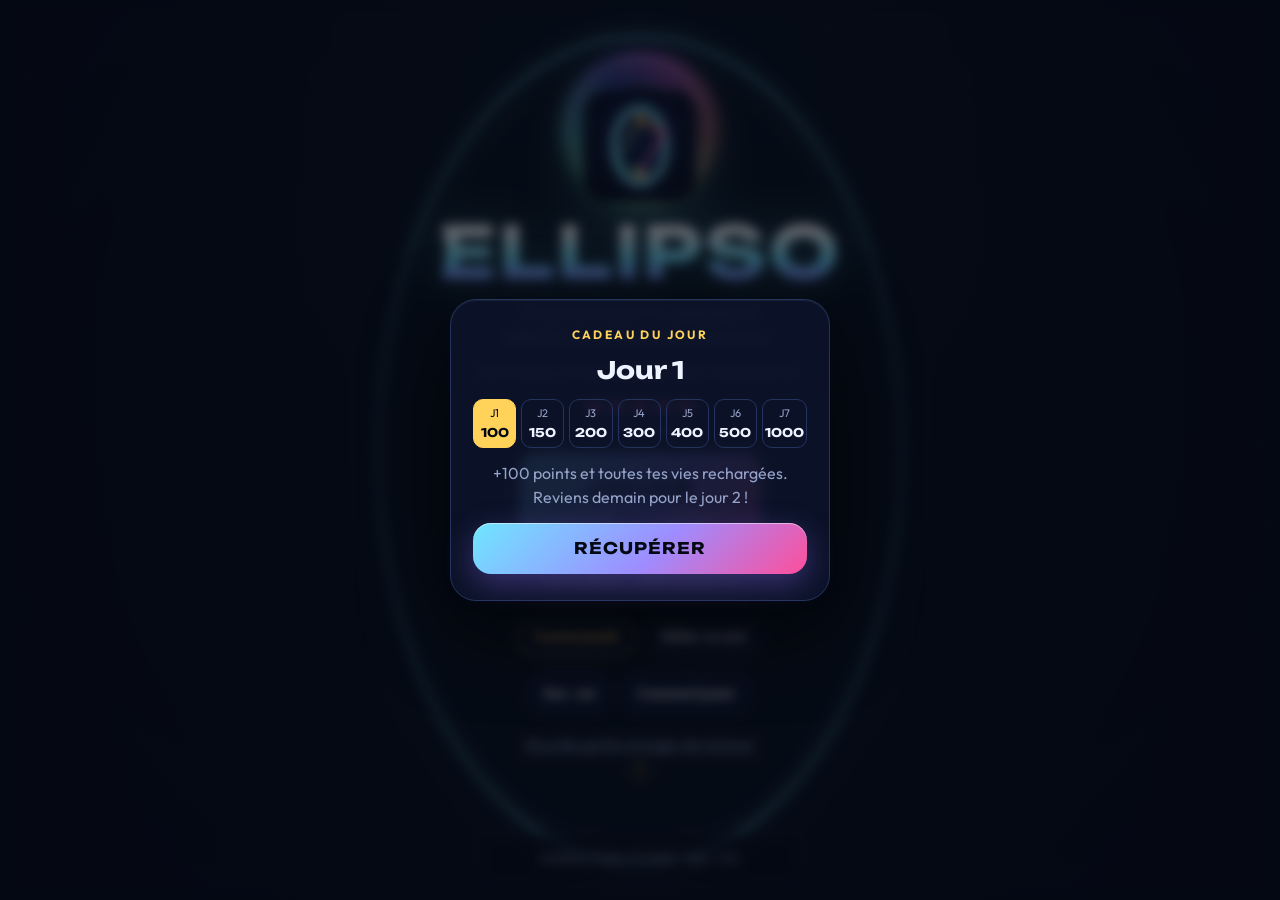
==== commit 94edc37c: "Cascades ×2 → ×3 → ×4, visée assistée de la chaîne et mode démo - Multiplicateurs ×2 à ×5 : chaque p" ====
--- a/index.html
+++ b/index.html
@@ -281,6 +281,7 @@
     <div class="actions">
       <button id="bHint" class="pill gold" hidden>Voir les foyers · pub</button>
       <button id="bSalvo" class="cta" hidden>LANCER LA SALVE</button>
+      <button id="bExitDemo" class="pill" hidden>Quitter la démo</button>
     </div>
     <div class="aimrow" id="aimRow" hidden>
       <button id="bLeft" class="icon fine" aria-label="Tourner à gauche"><svg viewBox="0 0 24 24"><path d="M15 5l-7 7 7 7"/></svg></button>
@@ -342,6 +343,7 @@
     <div class="best" id="mBest"></div>
     <div class="mlives" id="mLives"></div>
     <button id="bPlay" class="cta big">JOUER<small id="bPlaySub">Niveau 1</small></button>
+    <button id="bDemo" class="pill gold">Voir la démo : 1 balle devient 72</button>
     <div class="row">
       <button id="bComm" class="pill gold">Communauté</button>
       <button id="bDefi" class="pill">Défier un ami</button>
@@ -363,6 +365,7 @@
     <ol class="rules">
       <li><span>Glisse pour viser, relâche pour tirer.<small>Les flèches règlent l'angle au dixième de degré. La ligne devient verte quand le tir est correct.</small></span></li>
       <li><span>Ta balle doit d'abord traverser un point ×2 : elle se divise en deux.<small>Si elle touche la clôture avant, elle tombe et tu perds une vie.</small></span></li>
+      <li><span>Enchaîne les multiplicateurs : ×2, puis ×3, puis ×4…<small>La ligne verte prévoit toute la chaîne, et la visée aimantée t'aide à ne rien rater. Plus de balles dans la cible, plus d'étoiles.</small></span></li>
       <li><span>Chaque balle touche la clôture 3 fois au maximum.<small>Certains niveaux en autorisent moins.</small></span></li>
       <li><span>Ce qui part d'un foyer arrive à l'autre.<small>Un point ×2 posé sur un foyer envoie ses deux balles vers la cible.</small></span></li>
       <li><span>Tu as 5 vies, elles se rechargent toutes seules.<small>Plus de vies ? Attends, regarde une pub, ou utilise tes points.</small></span></li>
@@ -1034,7 +1037,7 @@
 var ENGINE = (function () {
   "use strict";
   const TAU = Math.PI * 2;
-  const SPEED = 340, DT = 1 / 240, BALL_R = 4, WALL_W = 7, MAX_AGE = 10, MAX_BALLS = 32;
+  const SPEED = 340, DT = 1 / 240, BALL_R = 4, WALL_W = 7, MAX_AGE = 10, MAX_BALLS = 160;
 
   function mulberry32(a) {
     return function () {
@@ -1110,7 +1113,9 @@
   function split(S, b, i, born, ev) {
     const L = S.L, o = S.orbs[i], a = Math.atan2(b.vy, b.vx);
     b.state = "split"; b.x = o.x; b.y = o.y; b.path.push({ x: o.x, y: o.y });
-    for (const s of [-1, 1]) {
+    const m = o.m || 2; // x2, x3, x4…: the ball becomes m balls fanned out around its direction
+    const offs = m === 2 ? [-1, 1] : Array.from({ length: m }, (_, j) => -1 + (2 * j) / (m - 1));
+    for (const s of offs) {
       const c = makeBall(o.x, o.y, a + s * L.spread);
       c.used = b.used | (1 << i); c.bounces = b.bounces; c.age = b.age; c.gen = b.gen + 1; c.hue = b.hue;
       born.push(c);
@@ -1132,7 +1137,7 @@
     if (S.orbs) for (let i = 0; i < S.orbs.length; i++) {
       if (b.used & (1 << i)) continue;
       const o = S.orbs[i];
-      if (ptSeg(o.x, o.y, px, py, ex, ey) < o.r + BALL_R && S.balls.length + born.length < MAX_BALLS) { split(S, b, i, born, ev); return; }
+      if (ptSeg(o.x, o.y, px, py, ex, ey) < o.r + BALL_R && S.balls.length + born.length + (o.m || 2) <= MAX_BALLS) { split(S, b, i, born, ev); return; }
     }
     if (L.portals && !(b.pcool > 0)) for (const P of L.portals) {
       for (const [a, z] of [[P.a, P.b], [P.b, P.a]]) {
@@ -1217,17 +1222,19 @@
   function solve(L, N, dt) {
     N = N || 720; dt = dt || 1 / 75;
     const times = moving(L) ? [0, 1.1, 2.3] : [0];
-    let ok = 0, thr = 0; const good = [];
+    let ok = 0, thr = 0, maxHits = 0, bestAng = null; const good = [], hits = [];
     for (const t0 of times) for (let k = 0; k < N; k++) {
       const a = ((k + 0.5) / N) * TAU;
       if (!firstIsOrb(L, a, t0)) continue;
       const S = simulate(L, a, t0, dt);
       if (S.fail === "fall" && S.splits === 0) continue;
       thr++;
-      if (!S.fail && S.hits >= L.need) { ok++; if (t0 === 0) good.push(a); }
+      const h = S.fail ? 0 : S.hits; hits.push(h);
+      if (h > maxHits && t0 === 0) { maxHits = h; bestAng = a; }
+      if (h >= L.need) { ok++; if (t0 === 0) good.push(a); }
     }
     // okPer = winning directions per 360 deg, per start time (in half-degree units when N=720)
-    return { f: thr ? ok / thr : 0, okPer: ok / times.length, ok, thr, good, N };
+    return { f: thr ? ok / thr : 0, okPer: ok / times.length, ok, thr, good, N, maxHits, bestAng, hits, nTimes: times.length };
   }
 
   // ---- level generation ----
@@ -1269,6 +1276,7 @@
       }
     }
     if (fy) L.targetIdx = 1 - L.targetIdx;
+    if (L.bestAng != null) { if (fx) L.bestAng = Math.PI - L.bestAng; if (fy) L.bestAng = -L.bestAng; }
     return L;
   }
   function genLevel(n, seed) {
@@ -1309,8 +1317,116 @@
     const d = n - 1;
     return { hi: Math.max(0.22, 0.98 * Math.pow(0.955, d)), lo: Math.max(0.05, 0.5 * Math.pow(0.93, d)), minOk: n < 10 ? 6 : n < 25 ? 4 : n < 50 ? 3 : 2 };
   }
+  // ---- cascade levels: x2 -> x3 -> x4 ... chained in a line, the last multiplier sits on the free focus,
+  // so every ball it produces bounces once and converges on the target (the focal property, at scale)
+  function genCascade(n, seed, opts) {
+    opts = opts || {};
+    const d = n - 1, T0 = Date.now();
+    let best = null, bestScore = Infinity;
+    for (let at = 0; at < 60; at++) {
+      if (best && Date.now() - T0 > 500) break;
+      const r = mulberry32(mixSeed(seed, n) + at * 7919 + 555);
+      const rx = Math.round(155 + r() * 70), ry = 300, F = foci(rx, ry), ti = r() < 0.5 ? 1 : 0, target = F[ti], other = F[1 - ti];
+      const L = { n, type: "tir", cascade: true, rx, ry, target, targetIdx: ti, walls: [], holes: [], orbs: [], gems: [], features: [], hidden: false };
+      const depth = opts.depth || (n < 6 ? 2 : n < 14 ? (r() < 0.55 ? 3 : 2) : n < 30 ? (r() < 0.6 ? 3 : r() < 0.5 ? 4 : 2) : r() < 0.5 ? 4 : 3);
+      const mults = [];
+      for (let k = 0; k < depth; k++) mults.push(k === depth - 1 ? 3 + Math.floor(r() * (opts.big ? 3 : 2)) : 2 + Math.floor(r() * 2));
+      if (depth >= 4) mults[0] = 2;
+      while (mults.reduce((a, b) => a * b, 1) > 140) mults[mults.indexOf(Math.max(...mults.slice(0, -1)))]--;
+      L.spread = 0.05 + r() * 0.02;
+      L.maxB = opts.big ? 3 : n < 10 ? 3 : r() < 0.6 ? 3 : 2;
+      L.tr = 18;
+      const orbR = Math.max(13, 17 - d * 0.05);
+      // build the chain backwards from the free focus
+      const chain = new Array(depth);
+      chain[depth - 1] = { x: other.x, y: other.y, r: orbR + 2, m: mults[depth - 1], focus: true };
+      let pos = chain[depth - 1], th = r() * TAU, ok = true;
+      const far = (p, q, m) => Math.hypot(p.x - q.x, p.y - q.y) > m;
+      for (let k = depth - 2; k >= 0 && ok; k--) {
+        let placed = false;
+        for (let tries = 0; tries < 25 && !placed; tries++) {
+          const t = tries ? r() * TAU : th, dist = 85 + r() * 55;
+          const q = { x: pos.x - Math.cos(t) * dist, y: pos.y - Math.sin(t) * dist };
+          if (!inside(L, q.x, q.y, 0.78) || !far(q, target, 70) || !chain.every((o) => !o || far(q, o, 70))) continue;
+          const m = mults[k], offs = m === 2 ? [-1, 1] : Array.from({ length: m }, (_, j) => -1 + (2 * j) / (m - 1));
+          const off = offs[Math.floor(r() * offs.length)] * L.spread; // which fan member continues the chain
+          chain[k] = { x: q.x, y: q.y, r: orbR, m };
+          th = t - off; pos = chain[k]; placed = true;
+        }
+        if (!placed) ok = false;
+      }
+      if (!ok) continue;
+      let start = null;
+      for (let tries = 0; tries < 20 && !start; tries++) {
+        const dist = 75 + r() * 70, q = { x: pos.x - Math.cos(th) * dist, y: pos.y - Math.sin(th) * dist };
+        if (inside(L, q.x, q.y, 0.85) && far(q, target, 120) && chain.every((o) => far(q, o, 60))) start = q;
+        else th += (r() - 0.5) * 0.02;
+      }
+      if (!start) continue;
+      L.start = start; L.orbs = chain.slice();
+      // optional decoy x2 elsewhere
+      if (n >= 6 && r() < 0.5) {
+        const p = randomInside(r, L, 0.75, (x, y) => far({ x, y }, start, 70) && far({ x, y }, target, 70) && chain.every((o) => far({ x, y }, o, 70)));
+        if (p) L.orbs.push({ x: p.x, y: p.y, r: orbR, m: 2 });
+      }
+      // obstacles kept clear of the designed line
+      const line = [start].concat(chain);
+      const clearOf = (x1, y1, x2, y2, m) => line.every((p) => ptSeg(p.x, p.y, x1, y1, x2, y2) > m) && ptSeg(target.x, target.y, x1, y1, x2, y2) > m
+        && line.every((p, i) => i === 0 || segSeg(line[i - 1].x, line[i - 1].y, p.x, p.y, x1, y1, x2, y2) > m);
+      const nWalls = opts.big ? 0 : Math.min(5, Math.floor(d / 5) + (r() < 0.4 ? 1 : 0));
+      for (let i = 0; i < nWalls; i++) for (let tries = 0; tries < 30; tries++) {
+        const c = randomInside(r, L, 0.8, () => true), a = r() * Math.PI, len = 40 + r() * (40 + Math.min(110, d * 4));
+        const x1 = c.x - (Math.cos(a) * len) / 2, y1 = c.y - (Math.sin(a) * len) / 2, x2 = c.x + (Math.cos(a) * len) / 2, y2 = c.y + (Math.sin(a) * len) / 2;
+        if (!inside(L, x1, y1, 0.9) || !inside(L, x2, y2, 0.9) || !clearOf(x1, y1, x2, y2, 28)) continue;
+        const w = { x1, y1, x2, y2 };
+        if (n >= 8 && r() < 0.3) w.bump = true;
+        L.walls.push(w); break;
+      }
+      if (!opts.big && n >= 9 && r() < Math.min(0.4, 0.15 + (n - 9) * 0.015)) for (let tries = 0; tries < 30; tries++) {
+        const c = randomInside(r, L, 0.55, () => true), len = 70 + r() * 90;
+        if ([[1, 0], [0, 1], [-1, 0], [0, -1]].some(([u, v]) => !inside(L, c.x + (u * len) / 2, c.y + (v * len) / 2, 0.95))) continue;
+        if (!line.concat([target]).every((p) => Math.hypot(c.x - p.x, c.y - p.y) > len / 2 + 22)) continue;
+        L.walls.push({ rot: { cx: c.x, cy: c.y, len, speed: (0.5 + r() * 0.8) * (r() < 0.5 ? -1 : 1), a0: r() * TAU } }); break;
+      }
+      if (!opts.big && n >= 16 && r() < 0.35) {
+        const hr = 14 + r() * 6, p = randomInside(r, L, 0.7, (x, y) => line.concat([target]).every((q) => Math.hypot(x - q.x, y - q.y) > hr + 45) && line.every((q, i) => i === 0 || ptSeg(x, y, line[i - 1].x, line[i - 1].y, q.x, q.y) > hr + 25));
+        if (p) L.holes.push({ x: p.x, y: p.y, r: hr });
+      }
+      // measure: best possible number of balls, and how forgiving the aim is
+      L.need = 1;
+      const res = solve(L, 720);
+      const top = res.maxHits;
+      if (top < chain[depth - 1].m + 1) continue;
+      L.need = Math.max(2, Math.round(top * (opts.big ? 0.3 : n < 6 ? 0.3 : 0.4)));
+      L.star2 = Math.max(L.need + 1, Math.round(top * 0.7)); L.star3 = Math.max(L.star2 + 1, top);
+      const ok2 = res.hits.filter((h) => h >= L.need).length;
+      L.f = res.thr ? ok2 / res.thr : 0; L.okPer = ok2 / res.nTimes; L.bestAng = res.bestAng; L.maxHits = top; L.mults = mults;
+      L._good = res.good.length ? res.good : [res.bestAng];
+      const prod = mults.reduce((x, y) => x * y, 1);
+      const sc = (L.okPer < 3 ? 3 - L.okPer : 0) + Math.max(0, 0.6 - top / prod) * 6 + (opts.big ? -top / 100 : 0);
+      if (!best || sc < bestScore) { best = L; bestScore = sc; }
+      if (sc <= 0 && !opts.big) break;
+    }
+    return best;
+  }
+  // showcase levels for the demo mode: long chains, no obstacles, the biggest convergence we can build
+  function genDemo(n, seed) {
+    const L = genCascade(n, seed, { depth: n % 3 === 0 ? 3 : 4, big: true });
+    if (!L) return null;
+    const r = mulberry32(mixSeed(seed, n) + 99);
+    mirror(L, r() < 0.5, r() < 0.5);
+    L.n = n; L.demo = true; L.features = ["cascade"]; delete L._good;
+    return L;
+  }
   function genRaw(n, seed) {
     if (n % 5 === 0) return genBonus(n, seed);
+    if (n >= 2) {
+      const rc = mulberry32(mixSeed(seed, n) + 2024);
+      if (n === 2 || rc() < (n < 8 ? 0.7 : 0.6)) {
+        const C = genCascade(n, seed);
+        if (C) { finishLevel(C, n, seed); return C; }
+      }
+    }
     const d = n - 1, B = band(n), T0 = Date.now();
     let best = null, bestScore = Infinity;
     for (let at = 0; at < 90; at++) {
@@ -1430,7 +1546,11 @@
     }
     if (!best) { const alt = genRaw(n, seed + 1); alt.n = n; return alt; } // extremely unlikely fallback: borrow a layout
     const L = best; L.n = n;
-    L.features.push("orb");
+    finishLevel(L, n, seed);
+    return L;
+  }
+  function finishLevel(L, n, seed) {
+    if (L.cascade) L.features.push("cascade"); else L.features.push("orb");
     if (L.orbs.some((o) => o.focus)) L.features.push("focus");
     if (L.hidden) L.features.push("hidden");
     if (L.walls.some((w) => w.rot)) L.features.push("rot");
@@ -1459,10 +1579,9 @@
     }
     if (L.gems.length) L.features.push("gem");
     delete L._good;
-    return L;
-  }
-
-  return { TAU, SPEED, DT, BALL_R, WALL_W, MAX_AGE, THEMES, mulberry32, foci, wallsAt, orbsAt, moving, ptSeg, rayEllipse, raySeg, rayCircle, inside, makeBall, newSim, stepSim, simulate, solve, genLevel, band };
+  }
+
+  return { genCascade, genDemo, MAX_BALLS, TAU, SPEED, DT, BALL_R, WALL_W, MAX_AGE, THEMES, mulberry32, foci, wallsAt, orbsAt, moving, ptSeg, rayEllipse, raySeg, rayCircle, inside, makeBall, newSim, stepSim, simulate, solve, genLevel, band };
 })();
 if (typeof module !== "undefined") module.exports = ENGINE;
 
@@ -1517,16 +1636,16 @@
   const Gen = (() => {
     let worker = null, nextId = 1; const waiting = new Map(), cache = new Map();
     try {
-      const src = $("engine-src").textContent + "\nonmessage=function(e){var d=e.data;try{postMessage({id:d.id,L:ENGINE.genLevel(d.n,d.seed)})}catch(err){postMessage({id:d.id,err:String(err)})}};";
+      const src = $("engine-src").textContent + "\nonmessage=function(e){var d=e.data;try{postMessage({id:d.id,L:d.demo?ENGINE.genDemo(d.n,d.seed):ENGINE.genLevel(d.n,d.seed)})}catch(err){postMessage({id:d.id,err:String(err)})}};";
       worker = new Worker(URL.createObjectURL(new Blob([src], { type: "text/javascript" })));
       worker.onmessage = (e) => { const w = waiting.get(e.data.id); if (!w) return; waiting.delete(e.data.id); e.data.L ? w.ok(e.data.L) : w.ko(e.data.err); };
       worker.onerror = () => { worker = null; };
     } catch (e) { worker = null; }
-    function get(n, seed) {
-      const k = seed + ":" + n;
+    function get(n, seed, demo) {
+      const k = (demo ? "d" : "") + seed + ":" + n, gen = () => (demo ? E.genDemo(n, seed) : E.genLevel(n, seed));
       if (!cache.has(k)) {
-        const p = worker ? new Promise((ok, ko) => { const id = nextId++; waiting.set(id, { ok, ko }); worker.postMessage({ id, n, seed }); }).catch(() => E.genLevel(n, seed))
-          : new Promise((ok) => setTimeout(() => ok(E.genLevel(n, seed)), 0));
+        const p = worker ? new Promise((ok, ko) => { const id = nextId++; waiting.set(id, { ok, ko }); worker.postMessage({ id, n, seed, demo: !!demo }); }).catch(gen)
+          : new Promise((ok) => setTimeout(() => ok(gen()), 0));
         cache.set(k, p);
         if (cache.size > 12) cache.delete(cache.keys().next().value);
       }
@@ -1556,6 +1675,7 @@
     bump: ["Rebondisseur", "Les barres jaunes renvoient la balle comme un miroir. Ce rebond ne compte pas comme un contact avec la clôture."],
     portal: ["Portails", "Une balle qui entre dans un portail ressort par l'autre, dans la même direction."],
     moveorb: ["Point ×2 mobile", "Un des points ×2 se déplace. Tire au bon moment pour le traverser."],
+    cascade: ["Cascade ×2 ×3 ×4", "Chaque point multiplie toutes les balles qui le traversent : 1 balle, puis 2, puis 6, puis 24… Le dernier point est posé sur un foyer : toutes ses balles rebondissent et convergent sur la cible. Vise la chaîne entière : la ligne verte te montre jusqu'où elle va. Plus tu mets de balles, plus tu gagnes d'étoiles."],
     fog: ["Brouillard", "Une zone de brouillard cache une partie de la table. Tes balles y passent, mais tu ne les vois plus."],
   };
   const THEMES = {
@@ -1572,12 +1692,14 @@
     phase: "aim", ghost: null, ang: 0, time: 0, phaseT: 0, src: null, aiming: false, dragging: false, fast: false,
     revealed: false, paused: false, fade: 0, hue: 190, timeLeft: 0, failWhy: "", locked: false,
     lives: store.get("lives", 5), lifeAt: store.get("lifeAt", 0), defi: null, dLives: 3, dPoints: 0,
+    slow: 0, auto: null, demoSeed: 1, preview: null, stars: store.get("stars", 0),
   };
   let parts = [], rings = [], pops = [], shake = 0, flash = 0, view = { s: 1, cx: 0, cy: 0 }, W = 0, H = 0, DPR = 1;
   const cv = $("cv"), ctx = cv.getContext("2d");
-  const curSeed = () => (G.mode === "defi" ? G.defi.seed : seed);
+  const curSeed = () => (G.mode === "defi" ? G.defi.seed : G.mode === "demo" ? G.demoSeed : seed);
   function saveProg() {
     if (G.mode !== "main") return;
+    store.set("stars", G.stars);
     prog.level = G.n; prog.points = G.points; prog.bestLevel = Math.max(prog.bestLevel || 1, G.n);
     store.set("progress", prog); store.set("level", G.n); store.set("points", G.points); store.set("bestLevel", prog.bestLevel);
     NET.saveProgress({ level: prog.level, bestLevel: prog.bestLevel, points: prog.points, cleared: prog.cleared, fails: prog.fails });
@@ -1602,8 +1724,8 @@
   const nextLife = () => (G.lifeAt ? Math.max(0, regenMs() - (Date.now() - G.lifeAt)) : 0);
   const mmss = (ms) => { const s = Math.ceil(ms / 1000); return Math.floor(s / 60) + ":" + String(s % 60).padStart(2, "0"); };
   function addLives(k) { G.lives = Math.min(livesMax(), G.lives + k); if (G.lives >= livesMax()) G.lifeAt = 0; tickLives(); Snd.life(); }
-  const curLives = () => (G.mode === "defi" ? G.dLives : G.lives);
-  const curMax = () => (G.mode === "defi" ? 3 : livesMax());
+  const curLives = () => (G.mode === "defi" ? G.dLives : G.mode === "demo" ? 1 : G.lives);
+  const curMax = () => (G.mode === "defi" ? 3 : G.mode === "demo" ? 0 : livesMax());
   function heartsHTML(n, max, lostIdx) { let h = ""; for (let i = 0; i < max; i++) h += '<i class="' + (i < n ? "on" : "") + (i === lostIdx ? " lost" : "") + '"></i>'; return h; }
 
   // ---------------- layout ----------------
@@ -1622,17 +1744,20 @@
   let shownLives = -1;
   function renderHUD() {
     const L = G.L; if (!L) return;
-    $("hLvlLbl").textContent = G.mode === "defi" ? "DÉFI · NIV." : "NIVEAU";
+    $("hLvlLbl").textContent = G.mode === "defi" ? "DÉFI · NIV." : G.mode === "demo" ? "DÉMO" : "NIVEAU";
     $("hLvl").textContent = G.n;
-    $("hScore").textContent = fmt(G.mode === "defi" ? G.dPoints : G.points);
+    $("hScore").textContent = fmt(G.mode === "defi" ? G.dPoints : G.mode === "demo" ? (G.S ? G.S.balls.filter((b) => b.state === "live" || b.state === "hit").length : 1) : G.points);
+    document.querySelector(".lbl-pts").textContent = G.mode === "demo" ? "BALLES" : "POINTS";
     const lv = curLives();
     $("hLives").innerHTML = heartsHTML(lv, curMax(), shownLives > lv ? lv : -1); shownLives = lv;
     const c = $("hCombo"); if (G.combo > 1) { c.hidden = false; c.textContent = "COMBO ×" + String(comboMult()).replace(".", ","); } else c.hidden = true;
     const hits = G.S ? G.S.hits : 0;
-    $("hNeed").hidden = L.type === "salve"; $("hNeedTxt").textContent = Math.min(hits, 99) + "/" + L.need; $("hNeed").classList.toggle("ok", hits >= L.need && L.need > 0);
+    $("hNeed").hidden = L.type === "salve"; $("hNeedTxt").textContent = G.mode === "demo" ? String(hits) : Math.min(hits, 999) + "/" + L.need; $("hNeed").classList.toggle("ok", hits >= L.need && L.need > 0);
     const chips = [];
     if (L.type === "salve") chips.push(["BONUS · " + (THEMES[L.theme] || THEMES.or).name, "gold"]);
+    else if (G.mode === "demo") chips.push(["CASCADE " + (L.mults || []).map((m) => "×" + m).join(" → "), "gold"]);
     else {
+      if (L.star3) chips.push(["★ " + L.need + " · ★★ " + L.star2 + " · ★★★ " + L.star3 + " balles", "gold"]);
       chips.push(["Clôture : " + L.maxB + " contact" + (L.maxB > 1 ? "s" : "") + " max", L.maxB < 3 ? "hot" : ""]);
       if (L.hidden && !G.revealed) chips.push(["Foyers cachés", "hot"]);
       if (L.walls.some((w) => w.rot)) chips.push(["Mur tournant", "hot"]);
@@ -1648,17 +1773,20 @@
     const aim = G.phase === "aim";
     $("bHint").hidden = !(L.hidden && !G.revealed && aim);
     $("bSalvo").hidden = !(L.type === "salve" && aim);
-    $("aimRow").hidden = !(L.type === "tir" && aim);
+    $("aimRow").hidden = !(L.type === "tir" && aim) || G.mode === "demo";
+    $("bExitDemo").hidden = G.mode !== "demo";
     updateHelp();
   }
   let aimInfo = { kind: "none" };
   function updateHelp() {
     const h = $("hHelp"), L = G.L; h.classList.remove("good", "bad");
     if (L.type === "salve") { h.textContent = G.locked ? "Source calée pile sur le foyer !" : "Glisse pour placer la source, puis lance la salve"; if (G.locked) h.classList.add("good"); return; }
-    if (G.phase === "fly") { h.textContent = "Maintiens le doigt pour accélérer"; return; }
+    if (G.mode === "demo") { h.textContent = demoCaption(); h.classList.add("good"); return; }
+    if (G.phase === "fly") { const n = G.S ? G.S.balls.filter((b) => b.state === "live").length : 0; h.textContent = n > 1 ? n + " balles en jeu · maintiens pour accélérer" : "Maintiens le doigt pour accélérer"; return; }
     if (G.phase !== "aim") { h.textContent = ""; return; }
-    const k = aimInfo.kind;
-    if (k === "orb") { h.textContent = "Tir correct : la balle passe par un point ×2"; h.classList.add("good"); }
+    const k = aimInfo.kind, pv = G.preview;
+    if (k === "orb" && pv && pv.chain.length) { h.textContent = "Chaîne : " + pv.chain.map((m) => "×" + m).join(" → ") + " · " + pv.count + " balles" + (pv.focus ? " vers le foyer" : ""); h.classList.add("good"); }
+    else if (k === "orb") { h.textContent = "Tir correct : la balle passe par un point ×2"; h.classList.add("good"); }
     else if (k === "fence") { h.textContent = "Attention : la balle touchera la clôture sans ×2 et tombera"; h.classList.add("bad"); }
     else if (k === "wall" || k === "hole") { h.textContent = "Attention : obstacle sur la trajectoire"; h.classList.add("bad"); }
     else if (k === "bump" || k === "portal") h.textContent = k === "bump" ? "La balle va rebondir sur la barre jaune" : "La balle va passer par un portail";
@@ -1694,26 +1822,34 @@
     COMMUNITY.rememberDefi(ch);
     showScreen("play"); startLevel(true);
   }
+  function startDemo() {
+    Snd.init();
+    G.mode = "demo"; G.demoSeed = newSeed(); G.n = 1; G.combo = 0;
+    showScreen("play"); startLevel(true);
+  }
   let loadToken = 0;
   async function startLevel(fresh) {
-    const token = ++loadToken, n = G.n, sd = curSeed();
+    const token = ++loadToken, n = G.n, sd = curSeed(), demo = G.mode === "demo";
     let L;
     const t = setTimeout(() => { if (token === loadToken) $("loading").hidden = false; }, 120);
-    try { L = await Gen.get(n, sd); } finally { clearTimeout(t); $("loading").hidden = true; }
+    try { L = await Gen.get(n, sd, demo); } finally { clearTimeout(t); $("loading").hidden = true; }
+    if (!L) { G.n++; return startLevel(fresh); }
     if (token !== loadToken || G.n !== n) return;
     const prevL = G.L;
     if (!fresh && prevL && prevL.n === L.n && prevL.gems) L.gems.forEach((g, i) => { if (prevL.gems[i] && prevL.gems[i].taken) g.taken = true; });
     G.L = L; G.S = null; if (fresh) { G.revealed = false; G.ghost = null; G.tries = 0; }
-    G.phase = "aim"; G.phaseT = 0; G.time = 0; G.fade = fresh ? 0 : 1; G.fast = false; G.timeLeft = L.timer || 0; G.locked = false;
+    G.phase = "aim"; G.phaseT = 0; G.time = 0; G.fade = fresh ? 0 : 1; G.fast = false; G.timeLeft = L.timer || 0; G.locked = false; G.slow = 0; G.preview = null;
+    G.auto = demo && L.bestAng != null ? { t: -0.9, dur: 1.6 } : null;
     G.hue = L.type === "salve" ? ((THEMES[L.theme] || THEMES.or).hue + 360) % 360 : hueFor(G.n);
     if (L.type === "salve") { G.src = { x: L.start.x, y: L.start.y }; }
     else if (fresh) { const o = L.orbs[1] || L.orbs[0]; G.ang = Math.atan2(o.y - L.start.y, o.x - L.start.x) + 0.35; }
-    if (fresh) { parts = []; rings = []; pops = []; pops.push({ text: L.type === "salve" ? "BONUS " + (THEMES[L.theme] || THEMES.or).name : (G.mode === "defi" ? "DÉFI · " : "NIVEAU ") + G.n, x: 0, y: -40, life: 1.1, max: 1.1, size: 30, color: "#ffffff", big: true }); }
+    if (demo) G.ang = L.bestAng + (G.n % 2 ? 0.9 : -0.9);
+    if (fresh) { parts = []; rings = []; pops = []; pops.push({ text: L.type === "salve" ? "BONUS " + (THEMES[L.theme] || THEMES.or).name : demo ? "1 BALLE" : (G.mode === "defi" ? "DÉFI · " : "NIVEAU ") + G.n, x: 0, y: -40, life: 1.1, max: 1.1, size: 30, color: "#ffffff", big: true }); }
     renderHUD(); layout();
     if (fresh) {
-      newsQueue = L.features.filter((f) => NEWS[f] && !seen.includes(f));
+      newsQueue = demo ? [] : L.features.filter((f) => NEWS[f] && !seen.includes(f));
       if (newsQueue.length) showNews();
-      Gen.get(n + 1, sd); Gen.get(n + 2, sd);
+      Gen.get(n + 1, sd, demo); if (!demo) Gen.get(n + 2, sd);
     }
   }
   function showNews() {
@@ -1737,9 +1873,29 @@
     G.src = p; if (G.locked) { G.locked = false; updateHelp(); }
   }
   function canPlay() { tickLives(); return curLives() > 0; }
+  // assisted aim: predict the shot up to the fence (splits included) and report the chain of multipliers it goes through
+  function predict(ang) {
+    const L = G.L, P = Object.assign({}, L, { maxB: 0, noFall: true, gems: null });
+    const S = E.newSim(P, ang, G.time), chain = [], seenOrb = new Set();
+    let focus = false, steps = 0;
+    const ev = (type, b, x, y, o) => { if (type === "split") { const key = o.move || o; if (!seenOrb.has(key)) { seenOrb.add(key); chain.push(o.m || 2); } if (o.focus) focus = true; } };
+    while (!S.done && steps < 900) { E.stepSim(S, 1 / 120, ev); steps++; }
+    const count = S.balls.filter((b) => b.state !== "split" && b.why !== "wall" && b.why !== "hole").length;
+    return { S, chain, count: S.splits ? count : 1, focus };
+  }
+  function magnetAim() { // nudges the angle (at most 0.6°) to the direction that keeps the longest chain
+    const base = G.ang, cur = predict(base); let best = cur, bestA = base;
+    for (let k = -12; k <= 12; k++) {
+      if (!k) continue;
+      const a = base + (k * 0.05 * Math.PI) / 180, p = predict(a);
+      if (p.count > best.count || (p.count === best.count && p.chain.length > best.chain.length)) { best = p; bestA = a; }
+    }
+    if (bestA !== base && best.count > cur.count) { G.ang = bestA; toast("Visée aimantée : " + best.chain.map((m) => "×" + m).join(" → ") + " · " + best.count + " balles"); }
+  }
   function fire() {
     if (G.phase !== "aim" || G.L.type !== "tir" || G.paused || G.screen !== "play") return;
     if (!canPlay()) { showFailCard(); return; }
+    if (G.mode !== "demo") magnetAim();
     Snd.init();
     G.tries++; G.ghost = null;
     G.S = E.newSim(G.L, G.ang, G.time);
@@ -1769,15 +1925,18 @@
     else if (type === "split") {
       Snd.split(b.gen); buzz(12);
       burst(x, y, 26, 275, 200, 0.6, 2.4); rings.push({ x, y, r: 6, life: 0.5, max: 0.5, hue: 275, big: true });
-      pops.push({ text: "×2", x, y: y - 18, life: 0.8, max: 0.8, size: 20, color: "#c9b8ff" });
+      const m = g.m || 2; pops.push({ text: "×" + m, x, y: y - 20, life: 0.9, max: 0.9, size: 18 + m * 2, color: ORB_COL[m] || "#c9b8ff" });
     } else if (type === "gem") {
       g.taken = true; const v = salvo ? 20 : 50; addPoints(v); bumpScore(); Snd.gem(); buzz(15);
       burst(x, y, 22, 165, 160, 0.6, 2.5); pops.push({ text: "+" + v, x, y: y - 10, life: 0.9, max: 0.9, size: 18, color: "#3fe0c5" });
     } else if (type === "hit") {
       if (salvo) { Snd.tick(G.S.hits); burst(x, y, 3, b.hue, 140, 0.5, 2); }
       else {
-        Snd.hit(G.S.hits); buzz(20); burst(x, y, 24, 48, 200, 0.6, 2.6); rings.push({ x, y, r: 4, life: 0.5, max: 0.5, hue: 48, big: true });
-        pops.push({ text: G.S.hits + "/" + G.L.need, x: x + 30, y: y - 20, life: 0.9, max: 0.9, size: 18, color: G.S.hits >= G.L.need ? "#ffd25a" : "#ffffff" });
+        if (G.S.hits === 1 && G.S.balls.filter((q) => q.state === "live").length >= 5) G.slow = 1.1; // slow motion for the convergence
+        const h = G.S.hits;
+        if (h <= 6) { Snd.hit(h); buzz(20); } else Snd.tick(h);
+        burst(x, y, h <= 6 ? 24 : 6, 48, 200, 0.6, 2.6); if (h <= 12) rings.push({ x, y, r: 4, life: 0.5, max: 0.5, hue: 48, big: true });
+        if (h <= G.L.need || h % 5 === 0 || h === G.L.star2 || h === G.L.star3) pops.push({ text: G.mode === "demo" ? String(h) : h + "/" + G.L.need, x: x + 30, y: y - 20, life: 0.9, max: 0.9, size: 18, color: h >= G.L.need ? "#ffd25a" : "#ffffff" });
         renderHUD();
       }
     } else if (type === "wall") { burst(x, y, salvo ? 3 : 16, 340, 130, 0.45, 2); if (!salvo) { Snd.wall(); shake = Math.max(shake, 6); } }
@@ -1797,20 +1956,26 @@
   }
   function win() {
     const L = G.L, S = G.S, first = G.tries === 1;
+    if (G.mode === "demo") { pops.push({ text: S.hits + " BALLES", x: 0, y: -60, life: 2, max: 2, size: 34, color: "#ffd25a", big: true }); pops.push({ text: "1 TIR · 1 CIBLE", x: 0, y: -18, life: 2, max: 2, size: 18, color: "#ffffff", big: true }); flash = 0.4; Snd.perfect(); G.phase = "clear"; G.phaseT = -0.8; renderHUD(); return; }
     G.combo = first ? G.combo + 1 : 0;
     const extra = Math.max(0, S.hits - L.need);
-    const pts = Math.round((40 + 5 * G.n + 20 * S.hits + 30 * extra) * (first ? comboMult() : 1));
+    const stars = L.star3 ? (S.hits >= L.star3 ? 3 : S.hits >= L.star2 ? 2 : 1) : first ? 3 : G.tries === 2 ? 2 : 1;
+    if (G.mode === "main") G.stars += stars;
+    const pts = Math.round((40 + 5 * G.n + (L.cascade ? 12 : 20) * S.hits + (L.cascade ? 0 : 30 * extra) + 50 * (stars - 1)) * (first ? comboMult() : 1));
     addPoints(pts); G.cleared++; bumpScore();
     if (G.mode === "main") { prog.cleared++; NET.levelCleared(pts); } else NET.stat("levels");
     const t = L.target;
     burst(t.x, t.y, 70, -1, 260, 1.0, 3); rings.push({ x: t.x, y: t.y, r: 6, life: 0.7, max: 0.7, hue: 48, big: true });
     flash = 0.35; Snd.win(G.combo); buzz(40);
-    const word = extra > 0 ? "INCROYABLE !" : first ? (G.combo > 1 ? "COMBO ×" + String(comboMult()).replace(".", ",") : "PARFAIT !") : G.tries === 2 ? "BRAVO !" : "ENFIN !";
+    pops.push({ text: "★".repeat(stars) + "☆".repeat(3 - stars), x: 0, y: 28, life: 1.4, max: 1.4, size: 30, color: "#ffd25a", big: true });
+    if (L.cascade) pops.push({ text: S.hits + " balles", x: 0, y: 62, life: 1.4, max: 1.4, size: 16, color: "#ffffff", big: true });
+    const word = stars === 3 && L.cascade ? "CASCADE PARFAITE !" : extra > 0 && !L.cascade ? "INCROYABLE !" : first ? (G.combo > 1 ? "COMBO ×" + String(comboMult()).replace(".", ",") : "PARFAIT !") : G.tries === 2 ? "BRAVO !" : "ENFIN !";
     pops.push({ text: word, x: 0, y: -60, life: 1.3, max: 1.3, size: 34, color: first ? "#ffd25a" : "#ffffff", big: true });
     pops.push({ text: "+" + pts, x: 0, y: -15, life: 1.2, max: 1.2, size: 22, color: "#ffffff", big: true });
     G.phase = "clear"; G.phaseT = 0; renderHUD();
   }
   function failLevel(why) {
+    if (G.mode === "demo") { G.phase = "aim"; G.S = null; G.auto = { t: -0.5, dur: 1 }; return; }
     G.combo = 0; G.failWhy = why; Snd.fail(); NET.stat("fails");
     if (G.mode === "defi") G.dLives = Math.max(0, G.dLives - 1);
     else { if (G.lives >= livesMax()) G.lifeAt = Date.now(); G.lives = Math.max(0, G.lives - 1); prog.fails++; tickLives(); }
@@ -1863,10 +2028,22 @@
   }
   function advance(skipped) {
     G.n++; saveProg();
+    if (G.mode === "demo") G.cleared++;
     const go = () => startLevel(true);
     const every = Math.max(1, cfg().interstitialEvery || 4);
+    if (G.mode === "demo") return go();
     if (!skipped && G.cleared > 0 && G.cleared % every === 0) { G.paused = true; ADS.interstitial("niveau_" + G.n, () => { G.paused = false; go(); }); }
     else go();
+  }
+
+  // ---------------- demo captions ----------------
+  function demoCaption() {
+    const S = G.S, L = G.L;
+    if (!S) return "Une seule balle, un seul tir. La visée passe par un point ×" + ((L.orbs[0] && L.orbs[0].m) || 2) + ".";
+    const live = S.balls.filter((b) => b.state === "live").length;
+    if (S.hits > 0) return "Le dernier point est sur un foyer : toutes ses balles convergent vers l'autre foyer. " + S.hits + " dans la cible !";
+    if (S.splits > 0) return "Chaque point multiplie les balles qui le traversent : " + live + " balles en jeu.";
+    return "La balle file vers la chaîne " + (L.mults || []).map((m) => "×" + m).join(" → ") + ".";
   }
 
   // ---------------- challenges ----------------
@@ -1938,6 +2115,7 @@
   cv.addEventListener("pointerdown", (e) => {
     Snd.init();
     if (G.screen !== "play" || G.paused) return;
+    if (G.mode === "demo") { if (G.phase === "fly") G.fast = true; return; }
     try { cv.setPointerCapture(e.pointerId); } catch (_) {}
     const p = toWorld(e);
     if (G.phase === "aim") { if (G.L.type === "tir") { G.aiming = true; G.ang = Math.atan2(p.y - G.L.start.y, p.x - G.L.start.x); } else { G.dragging = true; placeSrc(p); } }
@@ -1978,7 +2156,7 @@
   // ---------------- buttons ----------------
   function pauseGame() { if (G.screen !== "play" || G.paused) return; G.paused = true; $("pTitle").textContent = (G.mode === "defi" ? "Défi · niveau " : "Niveau ") + G.n; $("pCode").textContent = "Partie n° " + gameCode(curSeed()) + " · niveaux uniques à cette partie"; $("bPauseSound").textContent = "Son : " + (Snd.on ? "oui" : "non"); $("pause").hidden = false; }
   function setSound(on) { Snd.on = on; store.set("sound", on); if (on) Snd.init(); $("bSound").textContent = "Son : " + (on ? "oui" : "non"); $("bPauseSound").textContent = "Son : " + (on ? "oui" : "non"); }
-  function toMenu() { closeFail(); ["pause", "dover"].forEach((id) => ($(id).hidden = true)); G.paused = false; G.mode = "main"; G.n = prog.level; G.L = null; saveProg(); showScreen("menu"); renderMenu(); }
+  function toMenu() { closeFail(); ["pause", "dover"].forEach((id) => ($(id).hidden = true)); G.paused = false; G.auto = null; G.mode = "main"; G.n = prog.level; G.L = null; saveProg(); showScreen("menu"); renderMenu(); }
   $("bPlay").onclick = () => { tickLives(); play(prog.level || 1); };
   $("bRestart1").onclick = () => { seed = newSeed(); store.set("seed", seed); prog.level = 1; G.combo = 0; play(1); toast("Nouvelle partie n° " + gameCode(seed)); };
   $("bSound").onclick = () => setSound(!Snd.on);
@@ -1991,6 +2169,8 @@
   $("bQuit").onclick = toMenu;
   $("bFailMenu").onclick = toMenu;
   $("bComm").onclick = () => COMMUNITY.open("rank");
+  $("bDemo").onclick = startDemo;
+  $("bExitDemo").onclick = toMenu;
   $("bDefi").onclick = () => COMMUNITY.open("defi");
   $("bNewsOk").onclick = () => { $("news").hidden = true; showNews(); };
   $("bSalvo").onclick = fireSalvo;
@@ -2048,18 +2228,34 @@
     if (G.screen !== "play" || G.paused || !G.L) return;
     const L = G.L;
     G.fade = Math.min(1, G.fade + dt * 2.5); G.phaseT += dt;
+    if (G.phase === "aim" && L.type === "tir" && G.auto && G.mode === "demo") {
+      G.auto.t += dt;
+      if (G.auto.t > 0) {
+        if (G.auto.from == null) G.auto.from = G.ang;
+        const u = Math.min(1, G.auto.t / G.auto.dur), e = u < 0.5 ? 2 * u * u : 1 - Math.pow(-2 * u + 2, 2) / 2;
+        G.ang = G.auto.from + (L.bestAng - G.auto.from) * e;
+        if (u >= 1 && G.auto.t > G.auto.dur + 0.5) { G.auto = null; fire(); }
+      }
+    }
     if (G.phase === "aim" && L.type === "tir") {
       const prev = aimInfo.kind; aimInfo = analyseAim(); if (aimInfo.kind !== prev) updateHelp();
+      const pvKey = G.ang.toFixed(5) + (E.moving(L) ? ":" + G.time.toFixed(2) : "");
+      if (!G.preview || G.preview.key !== pvKey) { const pv = predict(G.ang); pv.key = pvKey; const changed = !G.preview || G.preview.count !== pv.count || G.preview.chain.join() !== pv.chain.join(); G.preview = pv; if (changed) updateHelp(); }
       if (L.timer) {
         const before = Math.ceil(G.timeLeft); G.timeLeft -= dt;
         if (Math.ceil(G.timeLeft) !== before && G.timeLeft <= 3 && G.timeLeft > 0) Snd.beep();
         if (G.timeLeft <= 0) { G.tries++; G.S = null; failLevel("time"); }
       }
     }
-    const steps = Math.round((dt * (G.phase === "fly" && G.fast ? 3 : 1)) / E.DT);
+    if (G.slow > 0) G.slow -= dt;
+    const scale = G.phase === "fly" ? (G.fast ? 3 : G.slow > 0 ? 0.4 : 1) : 1;
+    G.simAcc = (G.simAcc || 0) + dt * scale;
+    const steps = Math.floor(G.simAcc / E.DT); G.simAcc -= steps * E.DT;
+    if (G.phase === "fly" && G.mode === "demo" && Math.random() < 0.2) { renderHUD(); }
     for (let k = 0; k < steps; k++) { G.time += E.DT; if (G.phase === "fly") { E.stepSim(G.S, E.DT, onEvent); if (G.S.done) { endFlight(); break; } } }
     if (G.S) for (const b of G.S.balls) { if (!b.trail) b.trail = []; if (b.state === "live") { b.trail.push({ x: b.x, y: b.y }); if (b.trail.length > 14) b.trail.shift(); } else if (b.trail.length) b.trail.shift(); }
-    if (G.phase === "clear" && G.phaseT > 1.5) advance(false);
+    if (G.phase === "fly" && G.S && Math.random() < 0.1) updateHelp();
+    if (G.phase === "clear" && G.phaseT > (G.mode === "demo" ? 1.8 : 1.5)) advance(false);
     else if (G.phase === "failed" && G.phaseT > 0.9) { G.phase = "failcard"; showFailCard(); }
   }
 
@@ -2134,16 +2330,17 @@
     }
   }
   function easeBack(t) { const c = 1.9; return 1 + (c + 1) * Math.pow(t - 1, 3) + c * Math.pow(t - 1, 2); }
+  const ORB_COL = { 2: "#b9a6ff", 3: "#6fe6ff", 4: "#ffd25a", 5: "#ff4f9a", 6: "#3fe0c5" };
   function drawOrb(o, i, now, lit) {
-    const r = Math.max(9, X(o.r)), pul = 1 + 0.08 * Math.sin(now / 200 + i * 2);
+    const r = Math.max(9, X(o.r)), pul = 1 + 0.08 * Math.sin(now / 200 + i * 2), m = o.m || 2, col = ORB_COL[m] || "#b9a6ff";
     ctx.save(); ctx.translate(X(o.x), X(o.y));
-    const g = ctx.createRadialGradient(0, 0, 0, 0, 0, r * 2.4); g.addColorStop(0, lit ? "rgba(120,255,190,0.45)" : "rgba(160,130,255,0.4)"); g.addColorStop(1, "rgba(160,130,255,0)");
+    const g = ctx.createRadialGradient(0, 0, 0, 0, 0, r * 2.4); g.addColorStop(0, lit ? "rgba(120,255,190,0.45)" : col + "66"); g.addColorStop(1, col + "00");
     ctx.fillStyle = g; ctx.beginPath(); ctx.arc(0, 0, r * 2.4, 0, TAU); ctx.fill();
-    ctx.strokeStyle = lit ? "#78ffbe" : "#b9a6ff"; ctx.shadowColor = ctx.strokeStyle; ctx.shadowBlur = 16; ctx.lineWidth = 2.5;
+    ctx.strokeStyle = lit ? "#78ffbe" : col; ctx.shadowColor = ctx.strokeStyle; ctx.shadowBlur = 16; ctx.lineWidth = 2.5;
     ctx.beginPath(); ctx.arc(0, 0, r * pul, 0, TAU); ctx.stroke();
     ctx.rotate(-now / 900); ctx.setLineDash([3, 4]); ctx.lineWidth = 1.2; ctx.beginPath(); ctx.arc(0, 0, r * pul + 5, 0, TAU); ctx.stroke(); ctx.setLineDash([]); ctx.rotate(now / 900);
     ctx.shadowBlur = 0; ctx.fillStyle = "#ffffff"; ctx.font = "700 " + Math.max(10, Math.round(r * 0.95)) + "px Unbounded, 'Arial Black', sans-serif"; ctx.textAlign = "center"; ctx.textBaseline = "middle";
-    ctx.fillText("×2", 0, 1); ctx.restore();
+    ctx.fillText("×" + m, 0, 1); ctx.restore();
   }
   function drawFocusMark(f, label) {
     ctx.save(); ctx.strokeStyle = "rgba(255,210,90,0.85)"; ctx.lineWidth = 1.6;
@@ -2197,7 +2394,8 @@
     ctx.beginPath(); ctx.arc(0, 0, tr * 0.55, 0, TAU); ctx.stroke(); ctx.fillStyle = "#fff4cc"; ctx.beginPath(); ctx.arc(0, 0, 3, 0, TAU); ctx.fill();
     ctx.restore();
     const orbs = E.orbsAt(L, G.time), used = G.S ? G.S.balls.reduce((m, b) => m | (b.state === "split" ? 0 : b.used), 0) : 0;
-    orbs.forEach((o, i) => drawOrb(o, i, now, (G.phase === "aim" && aimInfo.kind === "orb" && aimInfo.i === i) || (used & (1 << i))));
+    const pvUsed = G.phase === "aim" && G.preview ? G.preview.S.balls.reduce((m, b) => m | b.used, 0) : 0;
+    orbs.forEach((o, i) => drawOrb(o, i, now, (pvUsed & (1 << i)) || (used & (1 << i))));
     if (G.ghost && G.phase === "aim") {
       ctx.save(); ctx.setLineDash([3, 6]); ctx.strokeStyle = "rgba(255,255,255,0.22)"; ctx.lineWidth = 1.2; ctx.beginPath(); let pen = false;
       for (const p of G.ghost) { if (isNaN(p.x)) { pen = false; continue; } if (pen) ctx.lineTo(X(p.x), X(p.y)); else { ctx.moveTo(X(p.x), X(p.y)); pen = true; } }
@@ -2239,10 +2437,16 @@
     const g = ctx.createLinearGradient(X(st.x), X(st.y), X(a.x), X(a.y)); g.addColorStop(0, "rgba(" + col + ",0.95)"); g.addColorStop(1, "rgba(" + col + ",0.35)");
     ctx.strokeStyle = g; ctx.lineWidth = 2; ctx.setLineDash([2, 7]); ctx.lineCap = "round"; ctx.lineDashOffset = -now / 40;
     ctx.beginPath(); ctx.moveTo(X(st.x), X(st.y)); ctx.lineTo(X(a.x), X(a.y)); ctx.stroke(); ctx.setLineDash([]);
-    if (good) {
-      const o = E.orbsAt(L, G.time)[a.i], base = Math.atan2(a.uy, a.ux), len = L.n <= 4 ? 120 : 55;
-      ctx.strokeStyle = "rgba(120,255,190,0.35)"; ctx.setLineDash([2, 6]);
-      for (const s of [-1, 1]) { const an = base + s * L.spread; ctx.beginPath(); ctx.moveTo(X(o.x), X(o.y)); ctx.lineTo(X(o.x + Math.cos(an) * len), X(o.y + Math.sin(an) * len)); ctx.stroke(); }
+    if (good && G.preview && G.preview.S.splits) {
+      // assisted aim: every predicted ball path until it reaches the fence
+      ctx.setLineDash([2, 6]); ctx.lineDashOffset = -now / 40; ctx.lineWidth = 1.6;
+      for (const b of G.preview.S.balls) {
+        if (!b.gen) continue;
+        ctx.strokeStyle = "rgba(120,255,190," + Math.max(0.18, 0.5 - b.gen * 0.08) + ")"; ctx.beginPath(); let pen = false;
+        for (const p of b.path) { if (isNaN(p.x)) { pen = false; continue; } if (pen) ctx.lineTo(X(p.x), X(p.y)); else { ctx.moveTo(X(p.x), X(p.y)); pen = true; } }
+        if (b.state === "live") ctx.lineTo(X(b.x), X(b.y));
+        ctx.stroke();
+      }
     } else if (!neutral && a.kind !== "target") {
       ctx.strokeStyle = "#ff4766"; ctx.lineWidth = 2.5; const k = 6;
       ctx.beginPath(); ctx.moveTo(X(a.x) - k, X(a.y) - k); ctx.lineTo(X(a.x) + k, X(a.y) + k); ctx.moveTo(X(a.x) + k, X(a.y) - k); ctx.lineTo(X(a.x) - k, X(a.y) + k); ctx.stroke();
@@ -2282,7 +2486,7 @@
     if (G.screen === "menu") renderMenu();
   });
   NET.init();
-  window.__ellipso = { G, E, Gen, fire, play, advance, retry, startDefi, prog, placeSrc };
+  window.__ellipso = { G, E, Gen, fire, play, advance, retry, startDefi, prog, placeSrc, startDemo, predict };
 })();
 
 </script>
